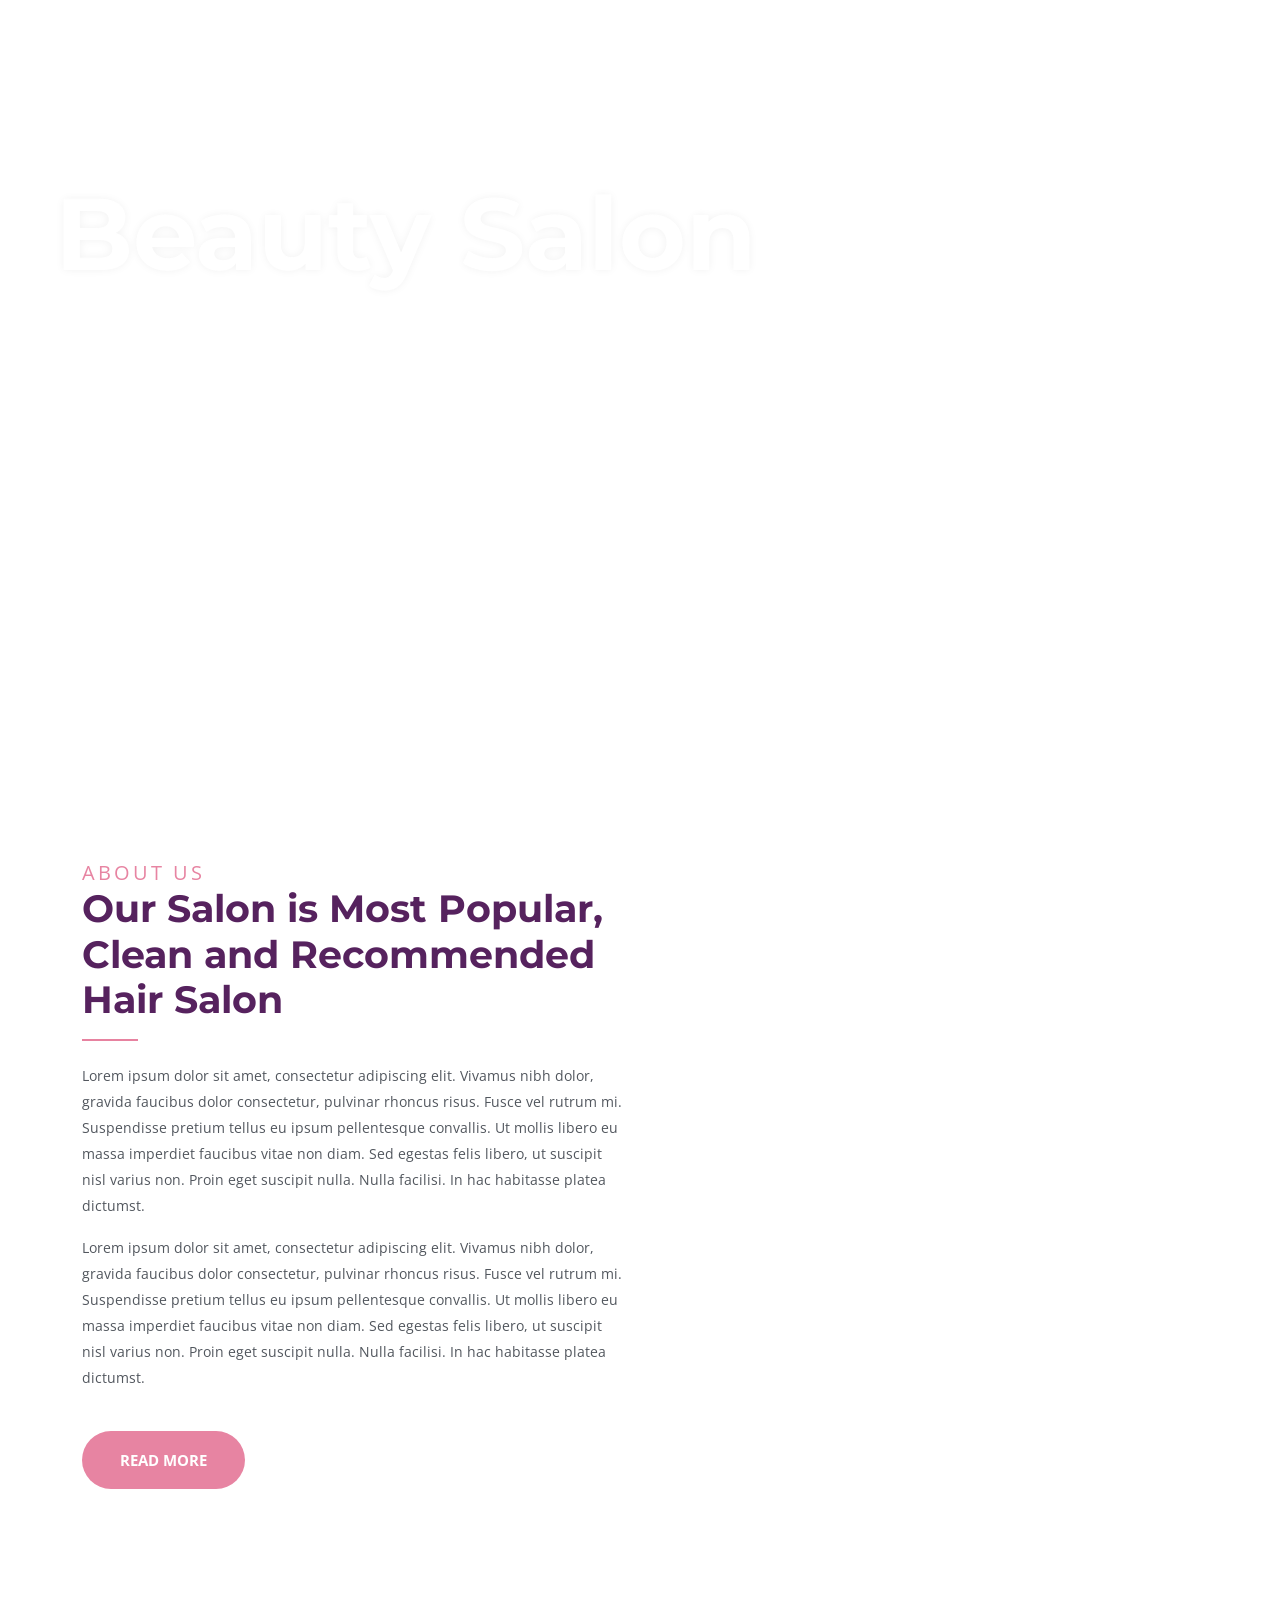
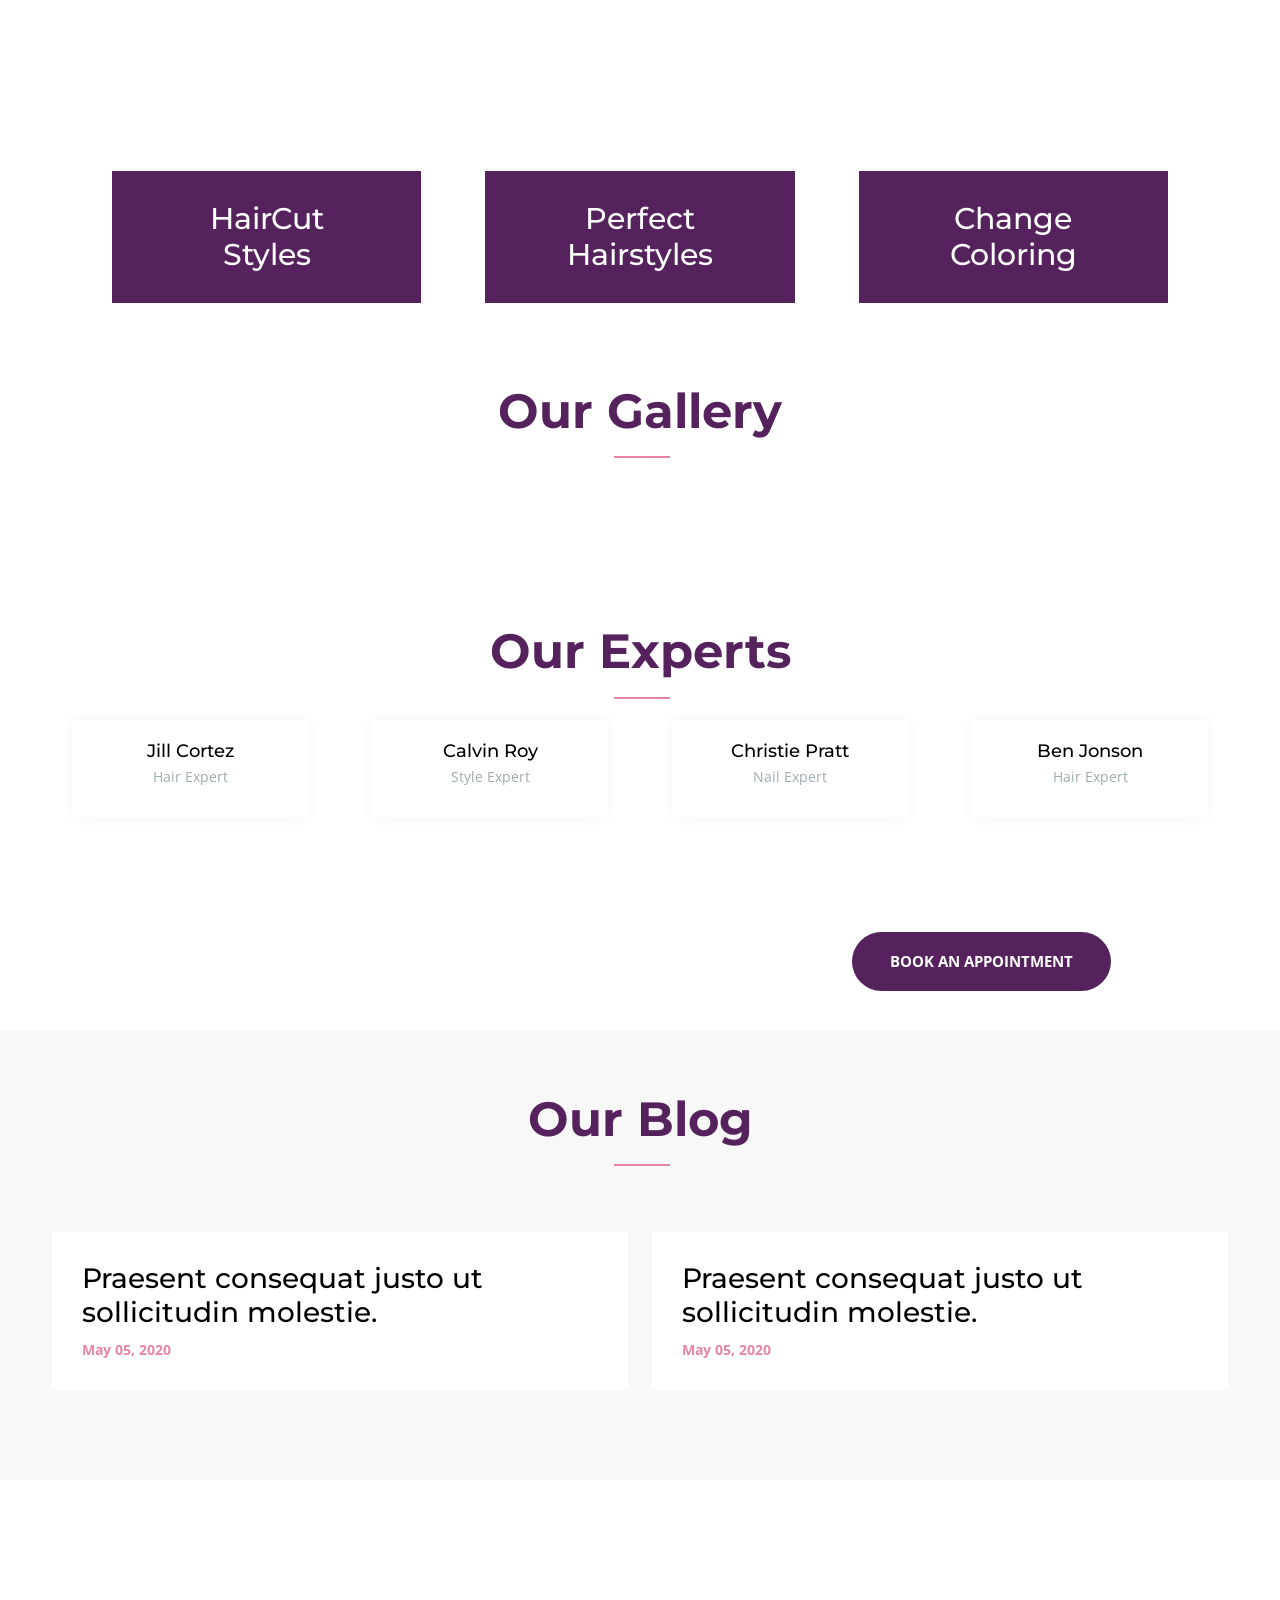
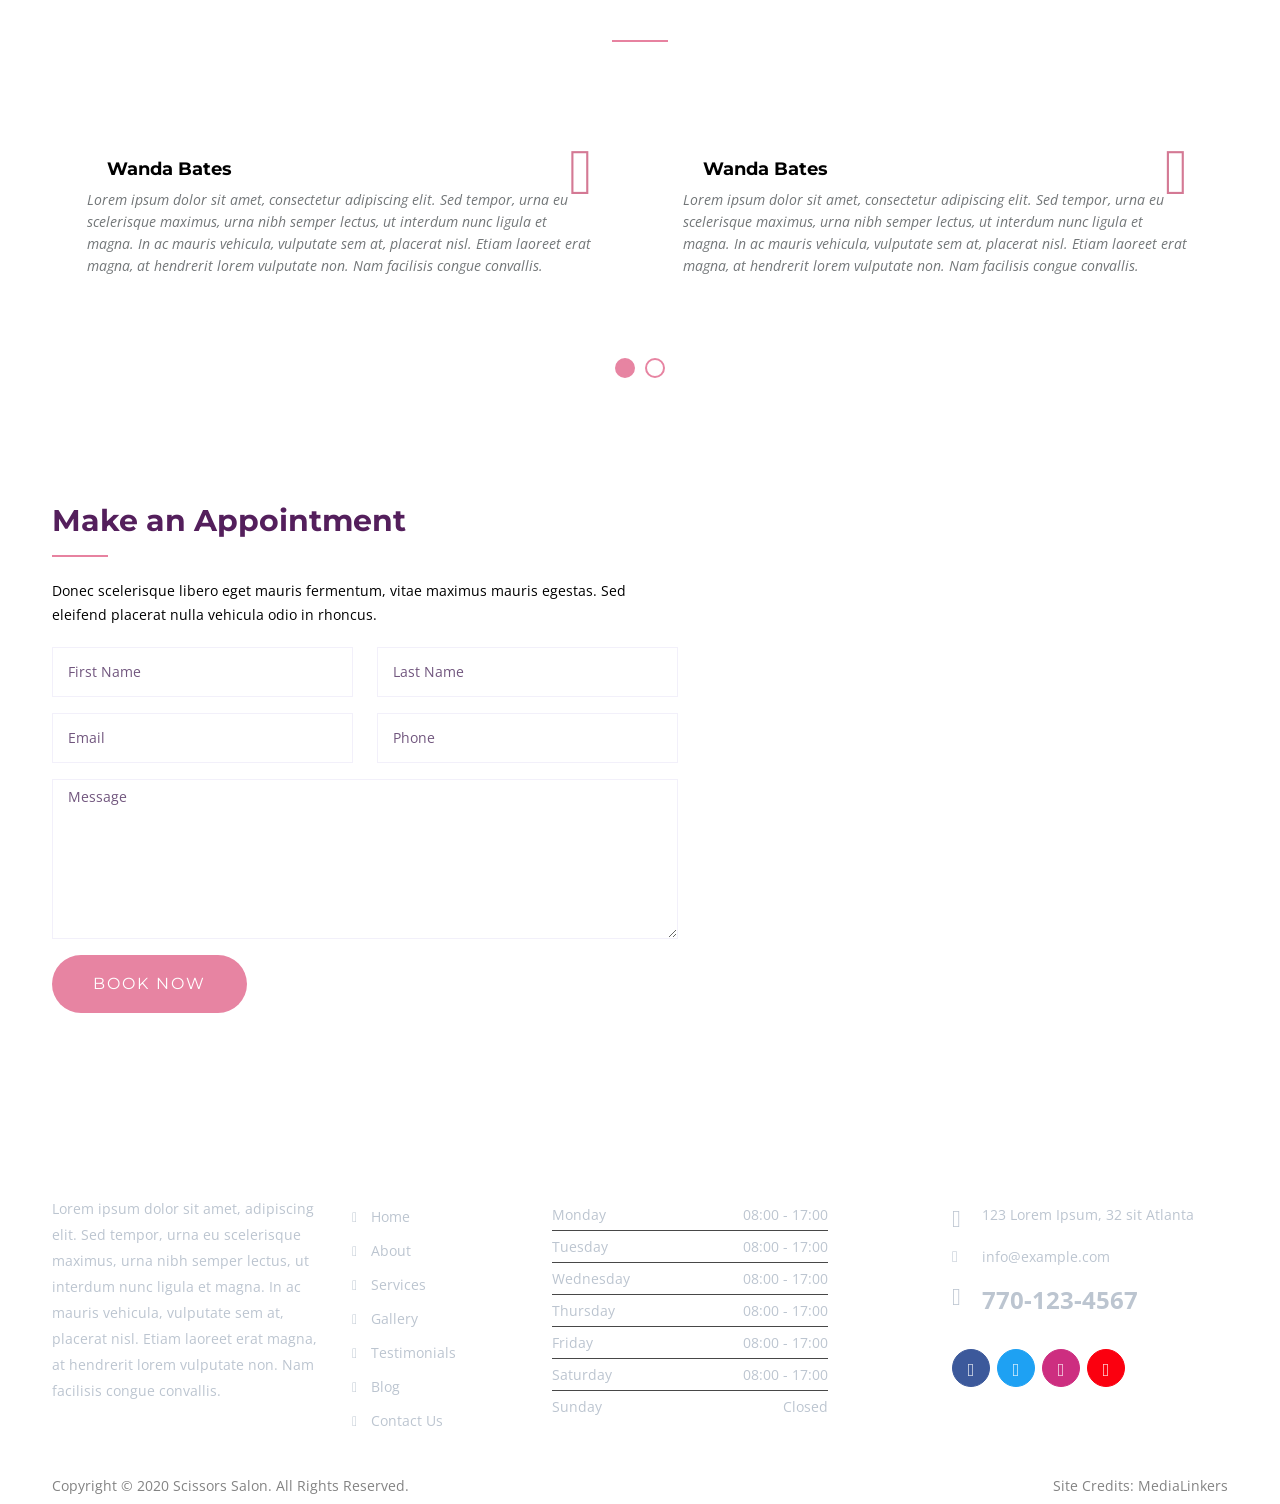
==== index.html @ 6d4c30ad "Add files via upload" ====
<!doctype html>
<html lang="en">
<head>
    <!-- Required meta tags -->
    <meta charset="utf-8">
    <meta name="viewport" content="width=device-width, initial-scale=1, shrink-to-fit=no">

    <!-- Favicon -->
    <link rel="shortcut icon" href="favicon.ico">

    <!-- Bootstrap CSS -->
    <link href="css/bootstrap.min.css" rel="stylesheet">
    <link href="css/all.css" rel="stylesheet">
    <link href="css/owl.carousel.css" rel="stylesheet">

    <!-- <link rel="stylesheet" href="css/switcher.css"> -->
    <link rel="stylesheet" href="rs-plugin/css/settings.css">
    <!-- Jquery Fancybox CSS -->
    <link rel="stylesheet" type="text/css" href="css/jquery.fancybox.min.css" media="screen" />
    <link href="css/style.css" rel="stylesheet" id="colors">
    <title>Scissors Salon | HTML Template by Medialinkers</title>
</head>
<body>
    <!--Header Start-->
    <div class="custom-navbar wow fadeInDown" data-wow-duration="2s" role="navigation" id="header">
        <div class="header-wrap">
            <div class="container">
                <div class="row">
                    <div class="col-lg-4 col-md-12 navbar-light">
                        <div class="atlanta_logo"><img alt="" class="logo-default" src="images/salon_logo.png"></div>
                        <button class="navbar-toggler" type="button" data-bs-toggle="collapse" data-bs-target="#navbarSupportedContent" aria-controls="navbarSupportedContent" aria-expanded="false" aria-label="Toggle navigation">
                            <span class="navbar-toggler-icon"></span>
                        </button>
                    </div>
                    <div class="col-lg-8 col-md-12">
                        <div class="navigation-wrap" id="filters">
                            <nav class="navbar navbar-expand-lg navbar-light"> <a class="navbar-brand" href="#">Menu</a>
                                <div class="collapse navbar-collapse" id="navbarSupportedContent">
                                    <button class="close-toggler" type="button" data-toggle="offcanvas"> <span><i class="fas fa-times-circle" aria-hidden="true"></i></span> </button>
                                    <ul class="navbar-nav mr-auto">
                                        <li class="nav-item"> <a class="nav-link" href="index.html">Home <span class="sr-only">(current)</span></a> </li>
                                        <li class="nav-item"><a class="nav-link" href="about.html">About</a></li>
                                        <li class="nav-item"><a class="nav-link" href="services.html">Services</a> <i class="fas fa-caret-down"></i>
                                            <ul class="submenu">
                                                <li><a href="services.html">Services</a></li>
                                                <li><a href="services_details.html">Service Details</a></li>
                                            </ul>
                                        </li>
                                        <li class="nav-item"><a class="nav-link" href="gallery.html">Gallery</a> <i class="fas fa-caret-down"></i>
                                            <ul class="submenu">
                                                <li><a href="gallery.html">Gallery Style 01</a></li>
                                                <li><a href="gallery_02.html">Gallery Style 02</a></li>
                                                <li><a href="gallery_03.html">Gallery Style 03</a></li>
                                            </ul>
                                        </li>
                                        <li class="nav-item"><a class="nav-link" href="blog.html">Blog</a> <i class="fas fa-caret-down"></i>
                                            <ul class="submenu">
                                                <li><a href="blog.html">Blog</a></li>
                                                <li><a href="blog_grid.html">Blog Grid</a></li>
                                                <li><a href="blog_list.html">Blog List</a></li>
                                                <li><a href="blog_details.html">Blog Details</a></li>
                                            </ul>
                                        </li>
                                        <li class="nav-item"><a class="nav-link" href="testimonials.html">Testimonials</a></li>
                                        <li class="nav-item"><a class="nav-link" href="contact.html">Contact</a></li>
                                    </ul>
                                </div>
                            </nav>
                        </div>
                    </div>
                </div>
            </div>
        </div>
    </div>
    <!--Header End-->

    <!-- Revolution slider start -->
    <div class="tp-banner-container">
        <div class="tp-banner">
            <ul>
                <li data-slotamount="7" data-transition="3dcurtain-horizontal" data-masterspeed="1000" data-saveperformance="on"> <img alt="" src="images/dummy.png" data-lazyload="images/slider.jpg">
                    <div class="caption lfb large-title tp-resizeme slidertext1" data-x="left" data-y="240" data-speed="600" data-start="1600"> Welcome To </div>
                    <div class="caption lft large-title tp-resizeme slidertext2" data-x="left" data-y="270" data-speed="600" data-start="2200"><span> Beauty Salon </span></div>
                    <div class="caption lfb large-title tp-resizeme slidertext3" data-x="left" data-y="400" data-speed="600" data-start="2800"> Lorem ipsum dolor sit amet, consectetur adipiscing elit, sed do eiusmod <br />
                        tempor incididunt ut labore et dolore magna aliqua.</div>
                    <div class="caption lfb large-title tp-resizeme slidertext4" data-x="left" data-y="470" data-speed="600" data-start="3400"> <a href="#">Contact Us</a> </div>
                </li>
                <li data-slotamount="7" data-transition="slotzoom-horizontal" data-masterspeed="1000" data-saveperformance="on"> <img alt="" src="images/dummy.png" data-lazyload="images/slider2.jpg">
                    <div class="caption lfb large-title tp-resizeme slidertext1" data-x="left" data-y="240" data-speed="600" data-start="1600"> Welcome To </div>
                    <div class="caption lft large-title tp-resizeme slidertext2" data-x="left" data-y="270" data-speed="600" data-start="2200"><span> Beauty Salon </span></div>
                    <div class="caption lfb large-title tp-resizeme slidertext3" data-x="left" data-y="400" data-speed="600" data-start="2800"> Lorem ipsum dolor sit amet, consectetur adipiscing elit, sed do eiusmod <br />
                        tempor incididunt ut labore et dolore magna aliqua.</div>
                    <div class="caption lfb large-title tp-resizeme slidertext4" data-x="left" data-y="470" data-speed="600" data-start="3400"> <a href="#">Contact Us</a> </div>
                </li>
            </ul>
        </div>
    </div>
    <!-- Revolution slider end -->

    <!-- About Start -->
    <div class="about-wrap" id="about">
        <div class="container">
            <div class="row">
                <div class="col-lg-6">
                    <div class="about_box">
                        <div class="title">
                            <p>About Us</p>
                            <h1>Our Salon is Most Popular, <span>Clean and Recommended</span> Hair Salon</h1>
                        </div>
                        <p>Lorem ipsum dolor sit amet, consectetur adipiscing elit. Vivamus nibh dolor, gravida faucibus dolor consectetur, pulvinar rhoncus risus. Fusce vel rutrum mi. Suspendisse pretium tellus eu ipsum pellentesque convallis. Ut mollis libero eu massa imperdiet faucibus vitae non diam. Sed egestas felis libero, ut suscipit nisl varius non. Proin eget suscipit nulla. Nulla facilisi. In hac habitasse platea dictumst. </p>
                        <p>Lorem ipsum dolor sit amet, consectetur adipiscing elit. Vivamus nibh dolor, gravida faucibus dolor consectetur, pulvinar rhoncus risus. Fusce vel rutrum mi. Suspendisse pretium tellus eu ipsum pellentesque convallis. Ut mollis libero eu massa imperdiet faucibus vitae non diam. Sed egestas felis libero, ut suscipit nisl varius non. Proin eget suscipit nulla. Nulla facilisi. In hac habitasse platea dictumst. </p>
                        <div class="readmore"><a href="#">Read More</a></div>
                    </div>
                </div>
                <div class="col-lg-6">
                    <div class="aboutImg"><img alt="" src="images/aboutImg.png"></div>
                </div>
            </div>
        </div>
    </div>
    <!-- About End -->

    <!-- Service Start -->
    <div class="service-wrap">
        <div class="container">
            <div class="title">
                <h1>Our Services</h1>
            </div>
            <div class="service_box">
                <div class="row">
                    <div class="col-lg-4 col-md-4">
                        <div class="serviceImg"><img alt="" src="images/serviceimg01.png"></div>
                        <h3><a href="services_details.html">HairCut <span>Styles</span></a></h3>
                    </div>
                    <div class="col-lg-4 col-md-4">
                        <div class="serviceImg"><img alt="" src="images/serviceimg02.png"></div>
                        <h3><a href="services_details.html">Perfect <span>Hairstyles</span></a></h3>
                    </div>
                    <div class="col-lg-4 col-md-4">
                        <div class="serviceImg"><img alt="" src="images/serviceimg03.jpg"></div>
                        <h3><a href="services_details.html">Change <span>Coloring</span></a></h3>
                    </div>
                </div>
            </div>
        </div>
    </div>
    <!-- Service End -->

    <!-- Gallery Start -->
    <div class="gallery-wrap">
        <div class="container-fluid">
            <div class="title title_center">
                <h1>Our Gallery</h1>
            </div>
            <div class="row">
                <div class="col-lg-3 col-md-6">
                    <div class="galleryImg"><img src="images/gallery01.jpg" alt="">
                        <div class="portfolio-overley">
                            <div class="content"> <a href="images/gallery01.jpg" class="fancybox image-link" data-fancybox="images" title="Image Caption Here"><i class="fa fa-plus" aria-hidden="true"></i></a> </div>
                        </div>
                    </div>
                </div>
                <div class="col-lg-3 col-md-6">
                    <div class="galleryImg"><img src="images/gallery02.jpg" alt="">
                        <div class="portfolio-overley">
                            <div class="content"> <a href="images/gallery02.jpg" class="fancybox image-link" data-fancybox="images" title="Image Caption Here"><i class="fa fa-plus" aria-hidden="true"></i></a> </div>
                        </div>
                    </div>
                </div>
                <div class="col-lg-3 col-md-6">
                    <div class="galleryImg"><img src="images/gallery03.jpg" alt="">
                        <div class="portfolio-overley">
                            <div class="content"> <a href="images/gallery03.jpg" class="fancybox image-link" data-fancybox="images" title="Image Caption Here"><i class="fa fa-plus" aria-hidden="true"></i></a> </div>
                        </div>
                    </div>
                </div>
                <div class="col-lg-3 col-md-6">
                    <div class="galleryImg"><img src="images/gallery04.jpg" alt="">
                        <div class="portfolio-overley">
                            <div class="content"> <a href="images/gallery04.jpg" class="fancybox image-link" data-fancybox="images" title="Image Caption Here"><i class="fa fa-plus" aria-hidden="true"></i></a> </div>
                        </div>
                    </div>
                </div>
                <div class="col-lg-3 col-md-6">
                    <div class="galleryImg"><img src="images/gallery05.jpg" alt="">
                        <div class="portfolio-overley">
                            <div class="content"> <a href="images/gallery05.jpg" class="fancybox image-link" data-fancybox="images" title="Image Caption Here"><i class="fa fa-plus" aria-hidden="true"></i></a> </div>
                        </div>
                    </div>
                </div>
                <div class="col-lg-3 col-md-6">
                    <div class="galleryImg"><img src="images/gallery06.jpg" alt="">
                        <div class="portfolio-overley">
                            <div class="content"> <a href="images/gallery06.jpg" class="fancybox image-link" data-fancybox="images" title="Image Caption Here"><i class="fa fa-plus" aria-hidden="true"></i></a> </div>
                        </div>
                    </div>
                </div>
                <div class="col-lg-3 col-md-6">
                    <div class="galleryImg"><img src="images/gallery07.jpg" alt="">
                        <div class="portfolio-overley">
                            <div class="content"> <a href="images/gallery07.jpg" class="fancybox image-link" data-fancybox="images" title="Image Caption Here"><i class="fa fa-plus" aria-hidden="true"></i></a> </div>
                        </div>
                    </div>
                </div>
                <div class="col-lg-3 col-md-6">
                    <div class="galleryImg"><img src="images/gallery08.jpg" alt="">
                        <div class="portfolio-overley">
                            <div class="content"> <a href="images/gallery08.jpg" class="fancybox image-link" data-fancybox="images" title="Image Caption Here"><i class="fa fa-plus" aria-hidden="true"></i></a> </div>
                        </div>
                    </div>
                </div>
            </div>
        </div>
    </div>
    <!-- Gallery End -->

    <!-- Expert Start -->
    <div class="expert-wrap">
        <div class="container">
            <div class="title title_center">
                <h1>Our Experts</h1>
            </div>
            <div class="row">
                <div class="col-lg-3 col-md-6">
                    <div class="experts">
                        <div class="teamImg"><img src="images/team01.jpg" alt="">
                            <ul class="social-icons list-inline">
                                <!-- social-icons -->
                                <li class="social-facebook"> <a href="#"><i class="fab fa-facebook-f" aria-hidden="true"></i></a> </li>
                                <li class="social-twitter"> <a href="#"><i class="fab fa-twitter" aria-hidden="true"></i></a> </li>
                                <li class="social-linkedin"> <a href="#"><i class="fab fa-linkedin-in" aria-hidden="true"></i></a> </li>
                                <li class="social-googleplus"> <a href="#"><i class="fab fa-instagram" aria-hidden="true"></i></a> </li>
                            </ul>
                        </div>
                        <div class="team_content">
                            <h5><a href="#">Jill Cortez</a></h5>
                            <p class="category">Hair Expert</p>
                            <!-- category -->
                        </div>
                    </div>
                </div>
                <div class="col-lg-3 col-md-6">
                    <div class="experts">
                        <div class="teamImg"><img src="images/team02.jpg" alt="">
                            <ul class="social-icons list-inline">
                                <!-- social-icons -->
                                <li class="social-facebook"> <a href="#"><i class="fab fa-facebook-f" aria-hidden="true"></i></a> </li>
                                <li class="social-twitter"> <a href="#"><i class="fab fa-twitter" aria-hidden="true"></i></a> </li>
                                <li class="social-linkedin"> <a href="#"><i class="fab fa-linkedin-in" aria-hidden="true"></i></a> </li>
                                <li class="social-googleplus"> <a href="#"><i class="fab fa-instagram" aria-hidden="true"></i></a> </li>
                            </ul>
                        </div>
                        <div class="team_content">
                            <h5><a href="#">Calvin Roy</a></h5>
                            <p class="category">Style Expert</p>
                            <!-- category -->
                        </div>
                    </div>
                </div>
                <div class="col-lg-3 col-md-6">
                    <div class="experts">
                        <div class="teamImg"><img src="images/team03.jpg" alt="">
                            <ul class="social-icons list-inline">
                                <!-- social-icons -->
                                <li class="social-facebook"> <a href="#"><i class="fab fa-facebook-f" aria-hidden="true"></i></a> </li>
                                <li class="social-twitter"> <a href="#"><i class="fab fa-twitter" aria-hidden="true"></i></a> </li>
                                <li class="social-linkedin"> <a href="#"><i class="fab fa-linkedin-in" aria-hidden="true"></i></a> </li>
                                <li class="social-googleplus"> <a href="#"><i class="fab fa-instagram" aria-hidden="true"></i></a> </li>
                            </ul>
                        </div>
                        <div class="team_content">
                            <h5><a href="#">Christie Pratt</a></h5>
                            <p class="category">Nail Expert</p>
                            <!-- category -->
                        </div>
                    </div>
                </div>
                <div class="col-lg-3 col-md-6">
                    <div class="experts">
                        <div class="teamImg"><img src="images/team04.jpg" alt="">
                            <ul class="social-icons list-inline">
                                <!-- social-icons -->
                                <li class="social-facebook"> <a href="#"><i class="fab fa-facebook-f" aria-hidden="true"></i></a> </li>
                                <li class="social-twitter"> <a href="#"><i class="fab fa-twitter" aria-hidden="true"></i></a> </li>
                                <li class="social-linkedin"> <a href="#"><i class="fab fa-linkedin-in" aria-hidden="true"></i></a> </li>
                                <li class="social-googleplus"> <a href="#"><i class="fab fa-instagram" aria-hidden="true"></i></a> </li>
                            </ul>
                        </div>
                        <div class="team_content">
                            <h5><a href="#">Ben Jonson</a></h5>
                            <p class="category">Hair Expert</p>
                            <!-- category -->
                        </div>
                    </div>
                </div>
            </div>
        </div>
    </div>
    <!-- Expert End -->

    <!-- Appointment Start -->
    <div class="appointment-wrap">
        <div class="container">
            <div class="row">
                <div class="col-lg-8">
                    <h3>Donec egestas auctor arcu tincidunt.</h3>
                </div>
                <div class="col-lg-4">
                    <div class="readmore"><a href="contact.html">Book An Appointment</a></div>
                </div>
            </div>
        </div>
    </div>
    <!-- Appointment Start -->

    <!-- Blog Start -->
    <div class="blog-wrap">
        <div class="container">
            <div class="title title_center">
                <h1>Our Blog</h1>
            </div>
            <div class="row">
                <div class="col-lg-6">
                    <div class="blogImg"><img alt="" src="images/blog01.png"></div>
                    <div class="blog_sec">
                        <h3><a href="blog_details.html">Praesent consequat justo ut sollicitudin molestie.</a></h3>
                        <div class="blog_date">May 05, 2020</div>
                    </div>
                </div>
                <div class="col-lg-6">
                    <div class="blogImg"><img alt="" src="images/blog02.png"></div>
                    <div class="blog_sec">
                        <h3><a href="blog_details.html">Praesent consequat justo ut sollicitudin molestie.</a></h3>
                        <div class="blog_date">May 05, 2020</div>
                    </div>
                </div>
            </div>
        </div>
    </div>
    <!-- Blog Start -->

    <!-- Testimonials Start -->
    <div class="testimonials-wrap">
        <div class="container">
            <div class="title">
                <p>Testimoinials</p>
                <h1> What Our Clients Say </h1>
            </div>
            <ul class="owl-carousel testimonials_list unorderList">
                <li class="item">
                    <div class="testimonials_sec">
                        <div class="quote_icon"><i class="fas fa-quote-left"></i></div>
                        <div class="client_box">
                            <div class="clientImg"><img alt="" src="images/client1.jpg"></div>
                            <h3>Wanda Bates</h3>
                        </div>
                        <p>Lorem ipsum dolor sit amet, consectetur adipiscing elit. Sed tempor, urna eu scelerisque maximus, urna nibh semper lectus, ut interdum nunc ligula et magna. In ac mauris vehicula, vulputate sem at, placerat nisl. Etiam laoreet erat magna, at hendrerit lorem vulputate non. Nam facilisis congue convallis.</p>
                    </div>
                </li>
                <li class="item">
                    <div class="testimonials_sec">
                        <div class="quote_icon"><i class="fas fa-quote-left"></i></div>
                        <div class="client_box">
                            <div class="clientImg"><img alt="" src="images/client2.jpg"></div>
                            <h3>Wanda Bates</h3>
                        </div>
                        <p>Lorem ipsum dolor sit amet, consectetur adipiscing elit. Sed tempor, urna eu scelerisque maximus, urna nibh semper lectus, ut interdum nunc ligula et magna. In ac mauris vehicula, vulputate sem at, placerat nisl. Etiam laoreet erat magna, at hendrerit lorem vulputate non. Nam facilisis congue convallis.</p>
                    </div>
                </li>
                <li class="item">
                    <div class="testimonials_sec">
                        <div class="quote_icon"><i class="fas fa-quote-left"></i></div>
                        <div class="client_box">
                            <div class="clientImg"><img alt="" src="images/client1.jpg"></div>
                            <h3>Wanda Bates</h3>
                        </div>
                        <p>Lorem ipsum dolor sit amet, consectetur adipiscing elit. Sed tempor, urna eu scelerisque maximus, urna nibh semper lectus, ut interdum nunc ligula et magna. In ac mauris vehicula, vulputate sem at, placerat nisl. Etiam laoreet erat magna, at hendrerit lorem vulputate non. Nam facilisis congue convallis.</p>
                    </div>
                </li>
                <li class="item">
                    <div class="testimonials_sec">
                        <div class="quote_icon"><i class="fas fa-quote-left"></i></div>
                        <div class="client_box">
                            <div class="clientImg"><img alt="" src="images/client2.jpg"></div>
                            <h3>Wanda Bates</h3>
                        </div>
                        <p>Lorem ipsum dolor sit amet, consectetur adipiscing elit. Sed tempor, urna eu scelerisque maximus, urna nibh semper lectus, ut interdum nunc ligula et magna. In ac mauris vehicula, vulputate sem at, placerat nisl. Etiam laoreet erat magna, at hendrerit lorem vulputate non. Nam facilisis congue convallis.</p>
                    </div>
                </li>
            </ul>
        </div>
    </div>
    <!-- Testimonials End -->

    <!-- Contact Start -->
    <div class="contact-wrap" id="contact">
        <div class="container">
            <div class="row">
                <div class="col-lg-7">
                    <div class="contact_form">
                        <div class="title">
                            <h1>Make an Appointment</h1>
                        </div>
                        <p>Donec scelerisque libero eget mauris fermentum, vitae maximus mauris egestas. Sed eleifend placerat nulla vehicula odio in rhoncus.</p>
                        <form class="form" action="https://www.medialinkers.net/demo/envato/saloon/publish/mail/mail.php">
                            <div class="row">
                                <div class="col-lg-6">
                                    <div class="mb-3">
                                        <input name="name" type="text" class="form-control" placeholder="First Name">
                                    </div>
                                </div>
                                <div class="col-lg-6">
                                    <div class="mb-3">
                                        <input name="name" type="text" class="form-control" placeholder="Last Name">
                                    </div>
                                </div>
                                <div class="col-lg-6">
                                    <div class="mb-3">
                                        <input name="email" type="text" class="form-control" placeholder="Email">
                                    </div>
                                </div>
                                <div class="col-lg-6">
                                    <div class="mb-3">
                                        <input name="phone" type="text" class="form-control" placeholder="Phone">
                                    </div>
                                </div>
                                <div class="col-lg-12">
                                    <div class="mb-3">
                                        <textarea name="message" class="form-control" placeholder="Message"></textarea>
                                    </div>
                                </div>
                                <div class="col-lg-12">
                                    <div class="form-group">
                                        <div class="button">
                                            <button type="submit" class="btn primary">Book Now</button>
                                        </div>
                                    </div>
                                </div>
                            </div>
                        </form>
                    </div>
                </div>
                <div class="col-lg-5">
                    <div class="contact_info">
                        <div class="title">
                            <h1>Contact <span>Information</span></h1>
                        </div>
                        <ul class="contact-list unorderList">
                            <li>
                                <div class="contact_box">
                                    <div class="icon"> <img alt="" src="images/adress.png"> </div>
                                    <p>Main Office <span>123 Lorem Ipsum, 32 sit Atlanta</span></p>
                                </div>
                            </li>
                            <li>
                                <div class="contact_box">
                                    <div class="icon"> <img alt="" src="images/email.png"> </div>
                                    <p>E-mail<span> <a href="mailto:info@example.com">info@example.com</a></span></p>
                                </div>
                            </li>
                            <li>
                                <div class="contact_box">
                                    <div class="icon"> <img alt="" src="images/phone.png"> </div>
                                    <p>Phone<span> <a href="tel:7701234567">(770) 123 4567</a></span></p>
                                </div>
                            </li>
                        </ul>
                    </div>
                </div>
            </div>
        </div>
    </div>

    <!-- Contact End -->

    <!-- Footer Start -->
    <div class="footer-wrap">
        <div class="container">
            <div class="row">
                <div class="col-lg-3">
                    <div class="footer_logo"><img alt="" class="footer-default" src="images/salon_logo.png"></div>
                    <p>Lorem ipsum dolor sit amet, adipiscing elit. Sed tempor, urna eu scelerisque maximus, urna nibh semper lectus, ut interdum nunc ligula et magna. In ac mauris vehicula, vulputate sem at, placerat nisl. Etiam laoreet erat magna, at hendrerit lorem vulputate non. Nam facilisis congue convallis.</p>
                </div>
                <div class="col-lg-2 col-md-3">
                    <h3>Quick links</h3>
                    <ul class="footer-links">
                        <li> <a href="index.html">Home</a></li>
                        <li> <a href="about.html">About</a></li>
                        <li> <a href="services.html">Services</a></li>
                        <li> <a href="gallery.html">Gallery</a></li>
                        <li> <a href="testimonials.html">Testimonials</a></li>
                        <li> <a href="blog.html">Blog</a></li>
                        <li> <a href="contact.html">Contact Us</a></li>
                    </ul>
                </div>
                <div class="col-lg-3 col-md-4">
                    <h3>Opening Hours</h3>
                    <ul class="unorderList hourswrp">
                        <li>Monday <span>08:00 - 17:00</span></li>
                        <li>Tuesday <span>08:00 - 17:00</span></li>
                        <li>Wednesday <span>08:00 - 17:00</span></li>
                        <li>Thursday <span>08:00 - 17:00</span></li>
                        <li>Friday <span>08:00 - 17:00</span></li>
                        <li>Saturday <span>08:00 - 17:00</span></li>
                        <li>Sunday <span>Closed</span></li>
                    </ul>
                </div>
                <div class="col-lg-3 col-md-4 offset-1">
                    <div class="footer_info">
                        <h3>Get in Touch</h3>
                        <ul class="footer-adress">
                            <li class="footer_address"> <i class="fas fa-map-signs"></i> <span>123 Lorem Ipsum, 32 sit Atlanta</span> </li>
                            <li class="footer_email"> <i class="fas fa-envelope" aria-hidden="true"></i> <span><a href="mailto:info@example.com"> info@example.com </a></span> </li>
                            <li class="footer_phone"> <i class="fas fa-phone-alt"></i> <span><a href="tel:7704282433"> 770-123-4567</a></span> </li>
                        </ul>
                        <div class="social-icons footer_icon">
                            <ul>
                                <li><a href="#"><i class="fab fa-facebook-f" aria-hidden="true"></i></a></li>
                                <li><a href="#"><i class="fab fa-twitter" aria-hidden="true"></i></a></li>
                                <li><a href="#"><i class="fab fa-instagram" aria-hidden="true"></i></a></li>
                                <li><a href="#"><i class="fab fa-youtube" aria-hidden="true"></i></a></li>
                            </ul>
                        </div>
                    </div>
                </div>
            </div>
        </div>
    </div>
    <!-- Footer End -->

    <div class="copyright-wrap">
        <div class="container">
            <div class="row">
                <div class="col-lg-6">
                    <div class="copyright">Copyright © 2020 Scissors Salon. All Rights Reserved.</div>
                </div>
                <div class="col-lg-6">
                    <div class="credits">Site Credits: <a href="https://www.medialinkers.com/" target="_blank" rel="nofollow">MediaLinkers</a></div>
                </div>
            </div>
        </div>
    </div>

    <!-- Js -->
    <script src="js/jquery.min.js"></script>
    <script src="js/bootstrap.bundle.min.js"></script>
    <script type="text/javascript" src="rs-plugin/js/jquery.themepunch.tools.min.js"></script>
    <script type="text/javascript" src="rs-plugin/js/jquery.themepunch.revolution.min.js"></script>
    <!-- Jquery Fancybox -->
    <script src="js/jquery.fancybox.min.js"></script>
    <!-- general script file -->
    <script src="js/owl.carousel.js"></script>
    <script src="js/script.js"></script>
</body>
</html>
---- rs-plugin/css/settings.css ----
/*-----------------------------------------------------------------------------

	-	Revolution Slider 4.1 Captions -

		Screen Stylesheet

version:   	1.4.5
date:      	27/11/13
author:		themepunch
email:     	info@themepunch.com
website:   	http://www.themepunch.com
-----------------------------------------------------------------------------*/



/*************************
	-	CAPTIONS	-
**************************/

.tp-static-layers	{	position:absolute; z-index:505; top:0px;left:0px}

.tp-hide-revslider,.tp-caption.tp-hidden-caption	{	visibility:hidden !important; display:none !important}


.tp-caption { z-index:1; white-space:nowrap}

.tp-caption-demo .tp-caption	{	position:relative !important; display:inline-block; margin-bottom:10px; margin-right:20px !important}


.tp-caption.whitedivider3px {

	color: #000000;
	text-shadow: none;
	background-color: rgb(255, 255, 255);
	background-color: rgba(255, 255, 255, 1);
	text-decoration: none;
	min-width: 408px;
	min-height: 3px;
	background-position: initial initial;
	background-repeat: initial initial;
	border-width: 0px;
	border-color: #000000;
	border-style: none;
}


.tp-caption.finewide_large_white {
color:#ffffff;
text-shadow:none;
font-size:60px;
line-height:60px;
font-weight:300;
font-family:"Open Sans", sans-serif;
background-color:transparent;
text-decoration:none;
text-transform:uppercase;
letter-spacing:8px;
border-width:0px;
border-color:rgb(0, 0, 0);
border-style:none;
}

.tp-caption.whitedivider3px {
color:#000000;
text-shadow:none;
background-color:rgb(255, 255, 255);
background-color:rgba(255, 255, 255, 1);
text-decoration:none;
font-size:0px;
line-height:0;
min-width:468px;
min-height:3px;
border-width:0px;
border-color:rgb(0, 0, 0);
border-style:none;
}

.tp-caption.finewide_medium_white {
color:#ffffff;
text-shadow:none;
font-size:37px;
line-height:37px;
font-weight:300;
font-family:"Open Sans", sans-serif;
background-color:transparent;
text-decoration:none;
text-transform:uppercase;
letter-spacing:5px;
border-width:0px;
border-color:rgb(0, 0, 0);
border-style:none;
}

.tp-caption.boldwide_small_white {
font-size:25px;
line-height:25px;
font-weight:800;
font-family:"Open Sans", sans-serif;
color:rgb(255, 255, 255);
text-decoration:none;
background-color:transparent;
text-shadow:none;
text-transform:uppercase;
letter-spacing:5px;
border-width:0px;
border-color:rgb(0, 0, 0);
border-style:none;
}

.tp-caption.whitedivider3px_vertical {
color:#000000;
text-shadow:none;
background-color:rgb(255, 255, 255);
background-color:rgba(255, 255, 255, 1);
text-decoration:none;
font-size:0px;
line-height:0;
min-width:3px;
min-height:130px;
border-width:0px;
border-color:rgb(0, 0, 0);
border-style:none;
}

.tp-caption.finewide_small_white {
color:#ffffff;
text-shadow:none;
font-size:25px;
line-height:25px;
font-weight:300;
font-family:"Open Sans", sans-serif;
background-color:transparent;
text-decoration:none;
text-transform:uppercase;
letter-spacing:5px;
border-width:0px;
border-color:rgb(0, 0, 0);
border-style:none;
}

.tp-caption.finewide_verysmall_white_mw {
font-size:13px;
line-height:25px;
font-weight:400;
font-family:"Open Sans", sans-serif;
color:#ffffff;
text-decoration:none;
background-color:transparent;
text-shadow:none;
text-transform:uppercase;
letter-spacing:5px;
max-width:470px;
white-space:normal !important;
border-width:0px;
border-color:rgb(0, 0, 0);
border-style:none;
}

.tp-caption.lightgrey_divider {
text-decoration:none;
background-color:rgb(235, 235, 235);
background-color:rgba(235, 235, 235, 1);
width:370px;
height:3px;
background-position:initial initial;
background-repeat:initial initial;
border-width:0px;
border-color:rgb(34, 34, 34);
border-style:none;
}

.tp-caption.finewide_large_white {
color: #FFF;
text-shadow: none;
font-size: 60px;
line-height: 60px;
font-weight: 300;
font-family: "Open Sans", sans-serif;
background-color: rgba(0, 0, 0, 0);
text-decoration: none;
text-transform: uppercase;
letter-spacing: 8px;
border-width: 0px;
border-color: #000;
border-style: none;
}

.tp-caption.finewide_medium_white {
color: #FFF;
text-shadow: none;
font-size: 34px;
line-height: 34px;
font-weight: 300;
font-family: "Open Sans", sans-serif;
background-color: rgba(0, 0, 0, 0);
text-decoration: none;
text-transform: uppercase;
letter-spacing: 5px;
border-width: 0px;
border-color: #000;
border-style: none;
}

.tp-caption.huge_red {
position:absolute;
color:rgb(223,75,107);
font-weight:400;
font-size:150px;
line-height:130px;
font-family: 'Oswald', sans-serif;
margin:0px;
border-width:0px;
border-style:none;
white-space:nowrap;
background-color:rgb(45,49,54);
padding:0px;
}

.tp-caption.middle_yellow {
position:absolute;
color:rgb(251,213,114);
font-weight:600;
font-size:50px;
line-height:50px;
font-family: 'Open Sans', sans-serif;
margin:0px;
border-width:0px;
border-style:none;
white-space:nowrap;
}

.tp-caption.huge_thin_yellow {
	position:absolute;
color:rgb(251,213,114);
font-weight:300;
font-size:90px;
line-height:90px;
font-family: 'Open Sans', sans-serif;
margin:0px;
letter-spacing: 20px;
border-width:0px;
border-style:none;
white-space:nowrap;
}

.tp-caption.big_dark {
position:absolute;
color:#333;
font-weight:700;
font-size:70px;
line-height:70px;
font-family:"Open Sans";
margin:0px;
border-width:0px;
border-style:none;
white-space:nowrap;
}

.tp-caption.medium_dark {
position:absolute;
color:#333;
font-weight:300;
font-size:40px;
line-height:40px;
font-family:"Open Sans";
margin:0px;
letter-spacing: 5px;
border-width:0px;
border-style:none;
white-space:nowrap;
}


.tp-caption.medium_grey {
position:absolute;
color:#fff;
text-shadow:0px 2px 5px rgba(0, 0, 0, 0.5);
font-weight:700;
font-size:20px;
line-height:20px;
font-family:Arial;
padding:2px 4px;
margin:0px;
border-width:0px;
border-style:none;
background-color:#888;
white-space:nowrap;
}

.tp-caption.small_text {
position:absolute;
color:#fff;
text-shadow:0px 2px 5px rgba(0, 0, 0, 0.5);
font-weight:700;
font-size:14px;
line-height:20px;
font-family:Arial;
margin:0px;
border-width:0px;
border-style:none;
white-space:nowrap;
}

.tp-caption.medium_text {
position:absolute;
color:#fff;
text-shadow:0px 2px 5px rgba(0, 0, 0, 0.5);
font-weight:700;
font-size:20px;
line-height:20px;
font-family:Arial;
margin:0px;
border-width:0px;
border-style:none;
white-space:nowrap;
}


.tp-caption.large_bold_white_25 {
font-size:55px;
line-height:65px;
font-weight:700;
font-family:"Open Sans";
color:#fff;
text-decoration:none;
background-color:transparent;
text-align:center;
text-shadow:#000 0px 5px 10px;
border-width:0px;
border-color:rgb(255, 255, 255);
border-style:none;
}

.tp-caption.medium_text_shadow {
font-size:25px;
line-height:25px;
font-weight:600;
font-family:"Open Sans";
color:#fff;
text-decoration:none;
background-color:transparent;
text-align:center;
text-shadow:#000 0px 5px 10px;
border-width:0px;
border-color:rgb(255, 255, 255);
border-style:none;
}

.tp-caption.large_text {
position:absolute;
color:#fff;
text-shadow:0px 2px 5px rgba(0, 0, 0, 0.5);
font-weight:700;
font-size:40px;
line-height:40px;
font-family:Arial;
margin:0px;
border-width:0px;
border-style:none;
white-space:nowrap;
}

.tp-caption.medium_bold_grey {
font-size:30px;
line-height:30px;
font-weight:800;
font-family:"Open Sans";
color:rgb(102, 102, 102);
text-decoration:none;
background-color:transparent;
text-shadow:none;
margin:0px;
padding:1px 4px 0px;
border-width:0px;
border-color:rgb(255, 214, 88);
border-style:none;
}
.tp-bannertimer{display:none;}
.tp-caption.very_large_text {
position:absolute;
color:#fff;
text-shadow:0px 2px 5px rgba(0, 0, 0, 0.5);
font-weight:700;
font-size:60px;
line-height:60px;
font-family:Arial;
margin:0px;
border-width:0px;
border-style:none;
white-space:nowrap;
letter-spacing:-2px;
}

.tp-caption.very_big_white {
position:absolute;
color:#fff;
text-shadow:none;
font-weight:800;
font-size:60px;
line-height:60px;
font-family:Arial;
margin:0px;
border-width:0px;
border-style:none;
white-space:nowrap;
padding:0px 4px;
padding-top:1px;
background-color:#000;
}

.tp-caption.very_big_black {
position:absolute;
color:#000;
text-shadow:none;
font-weight:700;
font-size:60px;
line-height:60px;
font-family:Arial;
margin:0px;
border-width:0px;
border-style:none;
white-space:nowrap;
padding:0px 4px;
padding-top:1px;
background-color:#fff;
}

.tp-caption.modern_medium_fat {
position:absolute;
color:#000;
text-shadow:none;
font-weight:800;
font-size:24px;
line-height:20px;
font-family:"Open Sans", sans-serif;
margin:0px;
border-width:0px;
border-style:none;
white-space:nowrap;
}

.tp-caption.modern_medium_fat_white {
position:absolute;
color:#fff;
text-shadow:none;
font-weight:800;
font-size:24px;
line-height:20px;
font-family:"Open Sans", sans-serif;
margin:0px;
border-width:0px;
border-style:none;
white-space:nowrap;
}

.tp-caption.modern_medium_light {
position:absolute;
color:#000;
text-shadow:none;
font-weight:300;
font-size:24px;
line-height:20px;
font-family:"Open Sans", sans-serif;
margin:0px;
border-width:0px;
border-style:none;
white-space:nowrap;
}

.tp-caption.modern_big_bluebg {
position:absolute;
color:#fff;
text-shadow:none;
font-weight:800;
font-size:30px;
line-height:36px;
font-family:"Open Sans", sans-serif;
padding:3px 10px;
margin:0px;
border-width:0px;
border-style:none;
background-color:#4e5b6c;
letter-spacing:0;
}

.tp-caption.modern_big_redbg {
position:absolute;
color:#fff;
text-shadow:none;
font-weight:300;
font-size:30px;
line-height:36px;
font-family:"Open Sans", sans-serif;
padding:3px 10px;
padding-top:1px;
margin:0px;
border-width:0px;
border-style:none;
background-color:#de543e;
letter-spacing:0;
}

.tp-caption.modern_small_text_dark {
position:absolute;
color:#555;
text-shadow:none;
font-size:14px;
line-height:22px;
font-family:Arial;
margin:0px;
border-width:0px;
border-style:none;
white-space:nowrap;
}

.tp-caption.boxshadow {
-moz-box-shadow:0px 0px 20px rgba(0, 0, 0, 0.5);
-webkit-box-shadow:0px 0px 20px rgba(0, 0, 0, 0.5);
box-shadow:0px 0px 20px rgba(0, 0, 0, 0.5);
}

.tp-caption.black {
color:#000;
text-shadow:none;
}

.tp-caption.noshadow {
text-shadow:none;
}

.tp-caption a {
color:#ff7302;
text-shadow:none;
-webkit-transition:all 0.2s ease-out;
-moz-transition:all 0.2s ease-out;
-o-transition:all 0.2s ease-out;
-ms-transition:all 0.2s ease-out;
}

.tp-caption a:hover {
color:#ffa902;
}

.tp-caption.thinheadline_dark {
position:absolute;
color:rgba(0,0,0,0.85);
text-shadow:none;
font-weight:300;
font-size:30px;
line-height:30px;
font-family:"Open Sans";
background-color:transparent;
}

.tp-caption.thintext_dark {
position:absolute;
color:rgba(0,0,0,0.85);
text-shadow:none;
font-weight:300;
font-size:16px;
line-height:26px;
font-family:"Open Sans";
background-color:transparent;
}

.tp-caption.medium_bg_red a {
	color: #fff;
    text-decoration: none;
}

.tp-caption.medium_bg_red a:hover {
	color: #fff;
    text-decoration: underline;
}

.tp-caption.smoothcircle {
font-size:30px;
line-height:75px;
font-weight:800;
font-family:"Open Sans";
color:rgb(255, 255, 255);
text-decoration:none;
background-color:rgb(0, 0, 0);
background-color:rgba(0, 0, 0, 0.498039);
padding:50px 25px;
text-align:center;
border-radius:500px 500px 500px 500px;
border-width:0px;
border-color:rgb(0, 0, 0);
border-style:none;
}

.tp-caption.largeblackbg {
font-size:50px;
line-height:70px;
font-weight:300;
font-family:"Open Sans";
color:rgb(255, 255, 255);
text-decoration:none;
background-color:rgb(0, 0, 0);
padding:0px 20px 5px;
text-shadow:none;
border-width:0px;
border-color:rgb(255, 255, 255);
border-style:none;
}

.tp-caption.largepinkbg {
position:absolute;
color:#fff;
text-shadow:none;
font-weight:300;
font-size:50px;
line-height:70px;
font-family:"Open Sans";
background-color:#db4360;
padding:0px 20px;
-webkit-border-radius:0px;
-moz-border-radius:0px;
border-radius:0px;
}

.tp-caption.largewhitebg {
position:absolute;
color:#000;
text-shadow:none;
font-weight:300;
font-size:50px;
line-height:70px;
font-family:"Open Sans";
background-color:#fff;
padding:0px 20px;
-webkit-border-radius:0px;
-moz-border-radius:0px;
border-radius:0px;
}

.tp-caption.largegreenbg {
position:absolute;
color:#fff;
text-shadow:none;
font-weight:300;
font-size:50px;
line-height:70px;
font-family:"Open Sans";
background-color:#67ae73;
padding:0px 20px;
-webkit-border-radius:0px;
-moz-border-radius:0px;
border-radius:0px;
}

.tp-caption.excerpt {
font-size:36px;
line-height:36px;
font-weight:700;
font-family:Arial;
color:#ffffff;
text-decoration:none;
background-color:rgba(0, 0, 0, 1);
text-shadow:none;
margin:0px;
letter-spacing:-1.5px;
padding:1px 4px 0px 4px;
width:150px;
white-space:normal !important;
height:auto;
border-width:0px;
border-color:rgb(255, 255, 255);
border-style:none;
}

.tp-caption.large_bold_grey {
font-size:60px;
line-height:60px;
font-weight:800;
font-family:"Open Sans";
color:rgb(102, 102, 102);
text-decoration:none;
background-color:transparent;
text-shadow:none;
margin:0px;
padding:1px 4px 0px;
border-width:0px;
border-color:rgb(255, 214, 88);
border-style:none;
}

.tp-caption.medium_thin_grey {
font-size:34px;
line-height:30px;
font-weight:300;
font-family:"Open Sans";
color:rgb(102, 102, 102);
text-decoration:none;
background-color:transparent;
padding:1px 4px 0px;
text-shadow:none;
margin:0px;
border-width:0px;
border-color:rgb(255, 214, 88);
border-style:none;
}

.tp-caption.small_thin_grey {
font-size:18px;
line-height:26px;
font-weight:300;
font-family:"Open Sans";
color:rgb(117, 117, 117);
text-decoration:none;
background-color:transparent;
padding:1px 4px 0px;
text-shadow:none;
margin:0px;
border-width:0px;
border-color:rgb(255, 214, 88);
border-style:none;
}

.tp-caption.lightgrey_divider {
text-decoration:none;
background-color:rgba(235, 235, 235, 1);
width:370px;
height:3px;
background-position:initial initial;
background-repeat:initial initial;
border-width:0px;
border-color:rgb(34, 34, 34);
border-style:none;
}

.tp-caption.large_bold_darkblue {
font-size:58px;
line-height:60px;
font-weight:800;
font-family:"Open Sans";
color:rgb(52, 73, 94);
text-decoration:none;
background-color:transparent;
border-width:0px;
border-color:rgb(255, 214, 88);
border-style:none;
}

.tp-caption.medium_bg_darkblue {
font-size:20px;
line-height:20px;
font-weight:800;
font-family:"Open Sans";
color:rgb(255, 255, 255);
text-decoration:none;
background-color:rgb(52, 73, 94);
padding:10px;
border-width:0px;
border-color:rgb(255, 214, 88);
border-style:none;
}

.tp-caption.medium_bold_red {
font-size:24px;
line-height:30px;
font-weight:800;
font-family:"Open Sans";
color:rgb(227, 58, 12);
text-decoration:none;
background-color:transparent;
padding:0px;
border-width:0px;
border-color:rgb(255, 214, 88);
border-style:none;
}

.tp-caption.medium_light_red {
font-size:21px;
line-height:26px;
font-weight:300;
font-family:"Open Sans";
color:rgb(227, 58, 12);
text-decoration:none;
background-color:transparent;
padding:0px;
border-width:0px;
border-color:rgb(255, 214, 88);
border-style:none;
}

.tp-caption.medium_bg_red {
font-size:20px;
line-height:20px;
font-weight:800;
font-family:"Open Sans";
color:rgb(255, 255, 255);
text-decoration:none;
background-color:rgb(227, 58, 12);
padding:10px;
border-width:0px;
border-color:rgb(255, 214, 88);
border-style:none;
}

.tp-caption.medium_bold_orange {
font-size:24px;
line-height:30px;
font-weight:800;
font-family:"Open Sans";
color:rgb(243, 156, 18);
text-decoration:none;
background-color:transparent;
border-width:0px;
border-color:rgb(255, 214, 88);
border-style:none;
}

.tp-caption.medium_bg_orange {
font-size:20px;
line-height:20px;
font-weight:800;
font-family:"Open Sans";
color:rgb(255, 255, 255);
text-decoration:none;
background-color:rgb(243, 156, 18);
padding:10px;
border-width:0px;
border-color:rgb(255, 214, 88);
border-style:none;
}

.tp-caption.grassfloor {
text-decoration:none;
background-color:rgba(160, 179, 151, 1);
width:4000px;
height:150px;
border-width:0px;
border-color:rgb(34, 34, 34);
border-style:none;
}

.tp-caption.large_bold_white {
font-size:58px;
line-height:60px;
font-weight:800;
font-family:"Open Sans";
color:rgb(255, 255, 255);
text-decoration:none;
background-color:transparent;
border-width:0px;
border-color:rgb(255, 214, 88);
border-style:none;
}

.tp-caption.medium_light_white {
font-size:30px;
line-height:36px;
font-weight:300;
font-family:"Open Sans";
color:rgb(255, 255, 255);
text-decoration:none;
background-color:transparent;
padding:0px;
border-width:0px;
border-color:rgb(255, 214, 88);
border-style:none;
}

.tp-caption.mediumlarge_light_white {
font-size:34px;
line-height:40px;
font-weight:300;
font-family:"Open Sans";
color:rgb(255, 255, 255);
text-decoration:none;
background-color:transparent;
padding:0px;
border-width:0px;
border-color:rgb(255, 214, 88);
border-style:none;
}

.tp-caption.mediumlarge_light_white_center {
font-size:34px;
line-height:40px;
font-weight:300;
font-family:"Open Sans";
color:#ffffff;
text-decoration:none;
background-color:transparent;
padding:0px 0px 0px 0px;
text-align:center;
border-width:0px;
border-color:rgb(255, 214, 88);
border-style:none;
}

.tp-caption.medium_bg_asbestos {
font-size:20px;
line-height:20px;
font-weight:800;
font-family:"Open Sans";
color:rgb(255, 255, 255);
text-decoration:none;
background-color:rgb(127, 140, 141);
padding:10px;
border-width:0px;
border-color:rgb(255, 214, 88);
border-style:none;
}

.tp-caption.medium_light_black {
font-size:30px;
line-height:36px;
font-weight:300;
font-family:"Open Sans";
color:rgb(0, 0, 0);
text-decoration:none;
background-color:transparent;
padding:0px;
border-width:0px;
border-color:rgb(255, 214, 88);
border-style:none;
}

.tp-caption.large_bold_black {
font-size:58px;
line-height:60px;
font-weight:800;
font-family:"Open Sans";
color:rgb(0, 0, 0);
text-decoration:none;
background-color:transparent;
border-width:0px;
border-color:rgb(255, 214, 88);
border-style:none;
}

.tp-caption.mediumlarge_light_darkblue {
font-size:34px;
line-height:40px;
font-weight:300;
font-family:"Open Sans";
color:rgb(52, 73, 94);
text-decoration:none;
background-color:transparent;
padding:0px;
border-width:0px;
border-color:rgb(255, 214, 88);
border-style:none;
}

.tp-caption.small_light_white {
font-size:17px;
line-height:28px;
font-weight:300;
font-family:"Open Sans";
color:rgb(255, 255, 255);
text-decoration:none;
background-color:transparent;
padding:0px;
border-width:0px;
border-color:rgb(255, 214, 88);
border-style:none;
}

.tp-caption.roundedimage {
border-width:0px;
border-color:rgb(34, 34, 34);
border-style:none;
}

.tp-caption.large_bg_black {
font-size:40px;
line-height:40px;
font-weight:800;
font-family:"Open Sans";
color:rgb(255, 255, 255);
text-decoration:none;
background-color:rgb(0, 0, 0);
padding:10px 20px 15px;
border-width:0px;
border-color:rgb(255, 214, 88);
border-style:none;
}

.tp-caption.mediumwhitebg {
font-size:30px;
line-height:30px;
font-weight:300;
font-family:"Open Sans";
color:rgb(0, 0, 0);
text-decoration:none;
background-color:rgb(255, 255, 255);
padding:5px 15px 10px;
text-shadow:none;
border-width:0px;
border-color:rgb(0, 0, 0);
border-style:none;
}

.tp-caption.medium_bg_orange_new1 {
font-size:20px;
line-height:20px;
font-weight:800;
font-family:"Open Sans";
color:rgb(255, 255, 255);
text-decoration:none;
background-color:rgb(243, 156, 18);
padding:10px;
border-width:0px;
border-color:rgb(255, 214, 88);
border-style:none;
}



.tp-caption.boxshadow{
		-moz-box-shadow: 0px 0px 20px rgba(0, 0, 0, 0.5);
		-webkit-box-shadow: 0px 0px 20px rgba(0, 0, 0, 0.5);
		box-shadow: 0px 0px 20px rgba(0, 0, 0, 0.5);
	}

.tp-caption.black{
		color: #000;
		text-shadow: none;
		font-weight: 300;
		font-size: 19px;
		line-height: 19px;
		font-family: 'Open Sans', sans;
	}

.tp-caption.noshadow {
		text-shadow: none;
	}


.tp_inner_padding	{	box-sizing:border-box;
						-webkit-box-sizing:border-box;
						-moz-box-sizing:border-box;
						max-height:none !important;	}


/*.tp-caption			{	transform:none !important}*/


/*********************************
	-	SPECIAL TP CAPTIONS -
**********************************/
.tp-caption .frontcorner		{
										width: 0;
										height: 0;
										border-left: 40px solid transparent;
										border-right: 0px solid transparent;
										border-top: 40px solid #00A8FF;
										position: absolute;left:-40px;top:0px;
									}

.tp-caption .backcorner		{
										width: 0;
										height: 0;
										border-left: 0px solid transparent;
										border-right: 40px solid transparent;
										border-bottom: 40px solid #00A8FF;
										position: absolute;right:0px;top:0px;
									}

.tp-caption .frontcornertop		{
										width: 0;
										height: 0;
										border-left: 40px solid transparent;
										border-right: 0px solid transparent;
										border-bottom: 40px solid #00A8FF;
										position: absolute;left:-40px;top:0px;
									}

.tp-caption .backcornertop		{
										width: 0;
										height: 0;
										border-left: 0px solid transparent;
										border-right: 40px solid transparent;
										border-top: 40px solid #00A8FF;
										position: absolute;right:0px;top:0px;
									}

/******************************
	-	BUTTONS	-
*******************************/

.tp-simpleresponsive .button				{	padding:6px 13px 5px; border-radius: 3px; -moz-border-radius: 3px; -webkit-border-radius: 3px; height:30px;
												cursor:pointer;
												color:#fff !important; text-shadow:0px 1px 1px rgba(0, 0, 0, 0.6) !important; font-size:15px; line-height:45px !important;
												background:url(../images/gradient/g30.html) repeat-x top; font-family: arial, sans-serif; font-weight: bold; letter-spacing: -1px;
											}

.tp-simpleresponsive  .button.big			{	color:#fff; text-shadow:0px 1px 1px rgba(0, 0, 0, 0.6); font-weight:bold; padding:9px 20px; font-size:19px;  line-height:57px !important; background:url(../images/gradient/g40.html) repeat-x top}


.tp-simpleresponsive  .purchase:hover,
.tp-simpleresponsive  .button:hover,
.tp-simpleresponsive  .button.big:hover		{	background-position:bottom, 15px 11px}



	@media only screen and (min-width: 768px) and (max-width: 959px) {

	 }



	@media only screen and (min-width: 480px) and (max-width: 767px) {
		.tp-simpleresponsive  .button	{	padding:4px 8px 3px; line-height:25px !important; font-size:11px !important;font-weight:normal;	}
		.tp-simpleresponsive  a.button { -webkit-transition: none; -moz-transition: none; -o-transition: none; -ms-transition: none;	 }


	}

    @media only screen and (min-width: 0px) and (max-width: 479px) {
		.tp-simpleresponsive  .button	{	padding:2px 5px 2px; line-height:20px !important; font-size:10px !important}
		.tp-simpleresponsive  a.button { -webkit-transition: none; -moz-transition: none; -o-transition: none; -ms-transition: none;	 }
	}





/*	BUTTON COLORS	*/



.tp-simpleresponsive  .button.green, .tp-simpleresponsive  .button:hover.green,
.tp-simpleresponsive  .purchase.green, .tp-simpleresponsive  .purchase:hover.green			{ background-color:#21a117; -webkit-box-shadow:  0px 3px 0px 0px #104d0b;        -moz-box-shadow:   0px 3px 0px 0px #104d0b;        box-shadow:   0px 3px 0px 0px #104d0b;  }


.tp-simpleresponsive  .button.blue, .tp-simpleresponsive  .button:hover.blue,
.tp-simpleresponsive  .purchase.blue, .tp-simpleresponsive  .purchase:hover.blue			{ background-color:#1d78cb; -webkit-box-shadow:  0px 3px 0px 0px #0f3e68;        -moz-box-shadow:   0px 3px 0px 0px #0f3e68;        box-shadow:   0px 3px 0px 0px #0f3e68}


.tp-simpleresponsive  .button.red, .tp-simpleresponsive  .button:hover.red,
.tp-simpleresponsive  .purchase.red, .tp-simpleresponsive  .purchase:hover.red				{ background-color:#cb1d1d; -webkit-box-shadow:  0px 3px 0px 0px #7c1212;        -moz-box-shadow:   0px 3px 0px 0px #7c1212;        box-shadow:   0px 3px 0px 0px #7c1212}

.tp-simpleresponsive  .button.orange, .tp-simpleresponsive  .button:hover.orange,
.tp-simpleresponsive  .purchase.orange, .tp-simpleresponsive  .purchase:hover.orange		{ background-color:#ff7700; -webkit-box-shadow:  0px 3px 0px 0px #a34c00;        -moz-box-shadow:   0px 3px 0px 0px #a34c00;        box-shadow:   0px 3px 0px 0px #a34c00}

.tp-simpleresponsive  .button.darkgrey, .tp-simpleresponsive  .button.grey,
.tp-simpleresponsive  .button:hover.darkgrey, .tp-simpleresponsive  .button:hover.grey,
.tp-simpleresponsive  .purchase.darkgrey, .tp-simpleresponsive  .purchase:hover.darkgrey	{ background-color:#555; -webkit-box-shadow:  0px 3px 0px 0px #222;        -moz-box-shadow:   0px 3px 0px 0px #222;        box-shadow:   0px 3px 0px 0px #222}

.tp-simpleresponsive  .button.lightgrey, .tp-simpleresponsive  .button:hover.lightgrey,
.tp-simpleresponsive  .purchase.lightgrey, .tp-simpleresponsive  .purchase:hover.lightgrey	{ background-color:#888; -webkit-box-shadow:  0px 3px 0px 0px #555;        -moz-box-shadow:   0px 3px 0px 0px #555;        box-shadow:   0px 3px 0px 0px #555}



/****************************************************************

	-	SET THE ANIMATION EVEN MORE SMOOTHER ON ANDROID   -

******************************************************************/

/*.tp-simpleresponsive				{	-webkit-perspective: 1500px;
										-moz-perspective: 1500px;
										-o-perspective: 1500px;
										-ms-perspective: 1500px;
										perspective: 1500px;
									}*/




/**********************************************
	-	FULLSCREEN AND FULLWIDHT CONTAINERS	-
**********************************************/

.fullscreen-container {
		width:100%;
		position:relative;
		padding:0;
}



.fullwidthbanner-container{
	width:100%;
	position:relative;
	padding:0;
	overflow:hidden;
}

.fullwidthbanner-container .fullwidthbanner{
	width:100%;
	position:relative;
}



/************************************************
	  - SOME CAPTION MODIFICATION AT START  -
*************************************************/
.tp-simpleresponsive .caption,
.tp-simpleresponsive .tp-caption {
	/*-ms-filter: "progid:DXImageTransform.Microsoft.Alpha(Opacity=0)";		-moz-opacity: 0;	-khtml-opacity: 0;	opacity: 0; */
	position:absolute;visibility: hidden;
	-webkit-font-smoothing: antialiased !important;
}


.tp-simpleresponsive img	{	max-width:none}



/******************************
	-	IE8 HACKS	-
*******************************/
.noFilterClass {
	filter:none !important;
}


/******************************
	-	SHADOWS		-
******************************/
.tp-bannershadow  {
		position:absolute;

		margin-left:auto;
		margin-right:auto;
		-moz-user-select: none;
        -khtml-user-select: none;
        -webkit-user-select: none;
        -o-user-select: none;
	}

.tp-bannershadow.tp-shadow1 {	background:url(../assets/shadow1.html) no-repeat; background-size:100% 100%; width:890px; height:60px; bottom:-60px}
.tp-bannershadow.tp-shadow2 {	background:url(../assets/shadow2.html) no-repeat; background-size:100% 100%; width:890px; height:60px;bottom:-60px}
.tp-bannershadow.tp-shadow3 {	background:url(../assets/shadow3.html) no-repeat; background-size:100% 100%; width:890px; height:60px;bottom:-60px}


/********************************
	-	FULLSCREEN VIDEO	-
*********************************/
.caption.fullscreenvideo {	left:0px; top:0px; position:absolute;width:100%;height:100%}
.caption.fullscreenvideo iframe,
.caption.fullscreenvideo video	{ width:100% !important; height:100% !important; display: none}

.tp-caption.fullscreenvideo	{	left:0px; top:0px; position:absolute;width:100%;height:100%}


.tp-caption.fullscreenvideo iframe,
.tp-caption.fullscreenvideo iframe video	{ width:100% !important; height:100% !important; display: none}


.fullcoveredvideo video,
.fullscreenvideo video					{	background: #000}

.fullcoveredvideo .tp-poster		{	background-position: center center;background-size: cover;width:100%;height:100%;top:0px;left:0px}

.html5vid.videoisplaying .tp-poster	{	display: none}

.tp-video-play-button		{	background:#000;
								background:rgba(0,0,0,0.3);
								padding:5px;
								border-radius:5px;-moz-border-radius:5px;-webkit-border-radius:5px;
								position: absolute;
								top: 50%;
								left: 50%;
								font-size: 40px;
								color: #FFF;
								z-index: 3;
								margin-top: -27px;
								margin-left: -28px;
								text-align: center;
								cursor: pointer;
							}

.html5vid .tp-revstop		{	width:15px;height:20px; border-left:5px solid #fff; border-right:5px solid #fff; position:relative;margin:10px 20px; box-sizing:border-box;-moz-box-sizing:border-box;-webkit-box-sizing:border-box}
.html5vid .tp-revstop	{	display:none}
.html5vid.videoisplaying .revicon-right-dir	{	display:none}
.html5vid.videoisplaying .tp-revstop	{	display:block}

.html5vid.videoisplaying .tp-video-play-button	{	display:none}
.html5vid:hover .tp-video-play-button { display:block}

.fullcoveredvideo .tp-video-play-button	{	display:none !important}


/********************************
	-	FULLSCREEN VIDEO ENDS	-
*********************************/


/********************************
	-	DOTTED OVERLAYS	-
*********************************/
.tp-dottedoverlay						{	background-repeat:repeat;width:100%;height:100%;position:absolute;top:0px;left:0px;z-index:4}
.tp-dottedoverlay.twoxtwo				{	background:url(../assets/gridtile.html)}
.tp-dottedoverlay.twoxtwowhite			{	background:url(../assets/gridtile_white.html)}
.tp-dottedoverlay.threexthree			{	background:url(../assets/gridtile_3x3.html)}
.tp-dottedoverlay.threexthreewhite		{	background:url(../assets/gridtile_3x3_white.html)}
/********************************
	-	DOTTED OVERLAYS ENDS	-
*********************************/


/************************
	-	NAVIGATION	-
*************************/

/** BULLETS **/

.tpclear		{	clear:both}


.tp-bullets									{	z-index:1000; position:absolute;
												-ms-filter: "progid:DXImageTransform.Microsoft.Alpha(Opacity=100)";
												-moz-opacity: 1;
												-khtml-opacity: 1;
												opacity: 1;
												-webkit-transition: opacity 0.2s ease-out; -moz-transition: opacity 0.2s ease-out; -o-transition: opacity 0.2s ease-out; -ms-transition: opacity 0.2s ease-out;-webkit-transform: translateZ(5px);
											}
.tp-bullets.hidebullets					{
												-ms-filter: "progid:DXImageTransform.Microsoft.Alpha(Opacity=0)";
												-moz-opacity: 0;
												-khtml-opacity: 0;
												opacity: 0;
											}


.tp-bullets.simplebullets.navbar						{ 	border:1px solid #666; border-bottom:1px solid #444; background:url(../assets/boxed_bgtile.html); height:40px; padding:0px 10px; -webkit-border-radius: 5px; -moz-border-radius: 5px; border-radius: 5px }

.tp-bullets.simplebullets.navbar-old					{ 	 background:url(../assets/navigdots_bgtile.html); height:35px; padding:0px 10px; -webkit-border-radius: 5px; -moz-border-radius: 5px; border-radius: 5px }


.tp-bullets.simplebullets.round .bullet					{	cursor:pointer; position:relative;	background:url(../assets/bullet.html) no-Repeat top left;	width:20px;	height:20px;  margin-right:0px; float:left; margin-top:0px; margin-left:3px}
.tp-bullets.simplebullets.round .bullet.last			{	margin-right:3px}

.tp-bullets.simplebullets.round-old .bullet				{	cursor:pointer; position:relative;	background:url(../assets/bullets.html) no-Repeat bottom left;	width:23px;	height:23px;  margin-right:0px; float:left; margin-top:0px}
.tp-bullets.simplebullets.round-old .bullet.last		{	margin-right:0px}


/**	SQUARE BULLETS **/
.tp-bullets.simplebullets.square .bullet				{	cursor:pointer; position:relative;	background:url(../assets/bullets2.html) no-Repeat bottom left;	width:19px;	height:19px;  margin-right:0px; float:left; margin-top:0px}
.tp-bullets.simplebullets.square .bullet.last			{	margin-right:0px}


/**	SQUARE BULLETS **/
.tp-bullets.simplebullets.square-old .bullet			{	cursor:pointer; position:relative;	background:url(../assets/bullets2.html) no-Repeat bottom left;	width:19px;	height:19px;  margin-right:0px; float:left; margin-top:0px}
.tp-bullets.simplebullets.square-old .bullet.last		{	margin-right:0px}


/** navbar NAVIGATION VERSION **/
.tp-bullets.simplebullets.navbar .bullet			{	cursor:pointer; position:relative;	background:url(../assets/bullet_boxed.html) no-Repeat top left;	width:18px;	height:19px;   margin-right:5px; float:left; margin-top:0px}

.tp-bullets.simplebullets.navbar .bullet.first		{	margin-left:0px !important}
.tp-bullets.simplebullets.navbar .bullet.last		{	margin-right:0px !important}



/** navbar NAVIGATION VERSION **/
.tp-bullets.simplebullets.navbar-old .bullet			{	cursor:pointer; position:relative;	background:url(../assets/navigdots.html) no-Repeat bottom left;	width:15px;	height:15px;  margin-left:5px !important; margin-right:5px !important;float:left; margin-top:10px}
.tp-bullets.simplebullets.navbar-old .bullet.first		{	margin-left:0px !important}
.tp-bullets.simplebullets.navbar-old .bullet.last		{	margin-right:0px !important}


.tp-bullets.simplebullets .bullet:hover,
.tp-bullets.simplebullets .bullet.selected				{	background-position:top left}

.tp-bullets.simplebullets.round .bullet:hover,
.tp-bullets.simplebullets.round .bullet.selected,
.tp-bullets.simplebullets.navbar .bullet:hover,
.tp-bullets.simplebullets.navbar .bullet.selected		{	background-position:bottom left}



/*************************************
	-	TP ARROWS 	-
**************************************/
.tparrows												{	-ms-filter: "progid:DXImageTransform.Microsoft.Alpha(Opacity=100)";
															-moz-opacity: 1;
															-khtml-opacity: 1;
															opacity: 1;
															-webkit-transition: opacity 0.2s ease-out; -moz-transition: opacity 0.2s ease-out; -o-transition: opacity 0.2s ease-out; -ms-transition: opacity 0.2s ease-out;
															-webkit-transform: translateZ(5000px);
															-webkit-transform-style: flat;
															-webkit-backface-visibility: hidden;
															z-index:600;
															position: relative;

														}
.tparrows.hidearrows									{
															-ms-filter: "progid:DXImageTransform.Microsoft.Alpha(Opacity=0)";
															-moz-opacity: 0;
															-khtml-opacity: 0;
															opacity: 0;
														}
.tp-leftarrow											{	z-index:100;cursor:pointer; position:relative;	background:url(../assets/large_left.html) no-Repeat top left;	width:40px;	height:40px;   }
.tp-rightarrow											{	z-index:100;cursor:pointer; position:relative;	background:url(../assets/large_right.html) no-Repeat top left;	width:40px;	height:40px;   }


.tp-leftarrow.round										{	z-index:100;cursor:pointer; position:relative;	background:url(../assets/small_left.html) no-Repeat top left;	width:19px;	height:14px;  margin-right:0px; float:left; margin-top:0px;	}
.tp-rightarrow.round									{	z-index:100;cursor:pointer; position:relative;	background:url(../assets/small_right.html) no-Repeat top left;	width:19px;	height:14px;  margin-right:0px; float:left;	margin-top:0px}


.tp-leftarrow.round-old									{	z-index:100;cursor:pointer; position:relative;	background:url(../assets/arrow_left.html) no-Repeat top left;	width:26px;	height:26px;  margin-right:0px; float:left; margin-top:0px;	}
.tp-rightarrow.round-old								{	z-index:100;cursor:pointer; position:relative;	background:url(../assets/arrow_right.html) no-Repeat top left;	width:26px;	height:26px;  margin-right:0px; float:left;	margin-top:0px}


.tp-leftarrow.navbar									{	z-index:100;cursor:pointer; position:relative;	background:url(../assets/small_left_boxed.html) no-Repeat top left;	width:20px;	height:15px;   float:left;	margin-right:6px; margin-top:12px}
.tp-rightarrow.navbar									{	z-index:100;cursor:pointer; position:relative;	background:url(../assets/small_right_boxed.html) no-Repeat top left;	width:20px;	height:15px;   float:left;	margin-left:6px; margin-top:12px}


.tp-leftarrow.navbar-old								{	z-index:100;cursor:pointer; position:relative;	background:url(../assets/arrowleft.html) no-Repeat top left;		width:9px;	height:16px;   float:left;	margin-right:6px; margin-top:10px}
.tp-rightarrow.navbar-old								{	z-index:100;cursor:pointer; position:relative;	background:url(../assets/arrowright.html) no-Repeat top left;	width:9px;	height:16px;   float:left;	margin-left:6px; margin-top:10px}

.tp-leftarrow.navbar-old.thumbswitharrow				{	margin-right:10px}
.tp-rightarrow.navbar-old.thumbswitharrow				{	margin-left:0px}

.tp-leftarrow.square									{	z-index:100;cursor:pointer; position:relative;	background:url(../assets/arrow_left2.html) no-Repeat top left;	width:12px;	height:17px;   float:left;	margin-right:0px; margin-top:0px}
.tp-rightarrow.square									{	z-index:100;cursor:pointer; position:relative;	background:url(../assets/arrow_right2.html) no-Repeat top left;	width:12px;	height:17px;   float:left;	margin-left:0px; margin-top:0px}


.tp-leftarrow.square-old								{	z-index:100;cursor:pointer; position:relative;	background:url(../assets/arrow_left2.html) no-Repeat top left;	width:12px;	height:17px;   float:left;	margin-right:0px; margin-top:0px}
.tp-rightarrow.square-old								{	z-index:100;cursor:pointer; position:relative;	background:url(../assets/arrow_right2.html) no-Repeat top left;	width:12px;	height:17px;   float:left;	margin-left:0px; margin-top:0px}


.tp-leftarrow.default									{	z-index:100;cursor:pointer; position:relative;	background:url(../assets/large_left.html) no-Repeat 0 0;	width:40px;	height:40px;

														}
.tp-rightarrow.default									{	z-index:100;cursor:pointer; position:relative;	background:url(../assets/large_right.html) no-Repeat 0 0;	width:40px;	height:40px;

														}




.tp-leftarrow:hover,
.tp-rightarrow:hover 									{	background-position:bottom left}






/****************************************************************************************************
	-	TP THUMBS 	-
*****************************************************************************************************

 - tp-thumbs & tp-mask Width is the width of the basic Thumb Container (500px basic settings)

 - .bullet width & height is the dimension of a simple Thumbnail (basic 100px x 50px)

 *****************************************************************************************************/


.tp-bullets.tp-thumbs						{	z-index:1000; position:absolute; padding:3px;background-color:#fff;
												width:500px;height:50px; 			/* THE DIMENSIONS OF THE THUMB CONTAINER */
												margin-top:-50px;
											}


.fullwidthbanner-container .tp-thumbs		{  padding:3px}

.tp-bullets.tp-thumbs .tp-mask				{	width:500px; height:50px;  			/* THE DIMENSIONS OF THE THUMB CONTAINER */
												overflow:hidden; position:relative}


.tp-bullets.tp-thumbs .tp-mask .tp-thumbcontainer	{	width:5000px; position:absolute}

.tp-bullets.tp-thumbs .bullet				{   width:100px; height:50px; 			/* THE DIMENSION OF A SINGLE THUMB */
												cursor:pointer; overflow:hidden;background:none;margin:0;float:left;
												-ms-filter: "progid:DXImageTransform.Microsoft.Alpha(Opacity=50)";
												/*filter: alpha(opacity=50);	*/
												-moz-opacity: 0.5;
												-khtml-opacity: 0.5;
												opacity: 0.5;

												-webkit-transition: all 0.2s ease-out; -moz-transition: all 0.2s ease-out; -o-transition: all 0.2s ease-out; -ms-transition: all 0.2s ease-out;
											}


.tp-bullets.tp-thumbs .bullet:hover,
.tp-bullets.tp-thumbs .bullet.selected		{ 	-ms-filter: "progid:DXImageTransform.Microsoft.Alpha(Opacity=100)";

												-moz-opacity: 1;
												-khtml-opacity: 1;
												opacity: 1;
											}
.tp-thumbs img								{	width:100%}


/************************************
		-	TP BANNER TIMER		-
*************************************/
.tp-bannertimer								{	width:100%; height:10px; background:url(../assets/timer.png);position:absolute; z-index:200;top:0px}
.tp-bannertimer.tp-bottom					{	bottom:0px;height:5px; top:auto}




/***************************************
	-	RESPONSIVE SETTINGS 	-
****************************************/




    @media only screen and (min-width: 0px) and (max-width: 479px) {
				.responsive .tp-bullets	{	display:none}
				.responsive .tparrows	{	display:none}
	}





/*********************************************

	-	BASIC SETTINGS FOR THE BANNER	-

***********************************************/

 .tp-simpleresponsive img {
		-moz-user-select: none;
        -khtml-user-select: none;
        -webkit-user-select: none;
        -o-user-select: none;
}



.tp-simpleresponsive a{	text-decoration:none}

.tp-simpleresponsive ul {
	list-style:none;
	padding:0;
	margin:0;
}

.tp-simpleresponsive >ul >li{
	list-stye:none;
	position:absolute;
	visibility:hidden;
}
/*  CAPTION SLIDELINK   **/
.caption.slidelink a div,
.tp-caption.slidelink a div {	width:3000px; height:1500px;  background:url(../assets/coloredbg.html) repeat}

.tp-caption.slidelink a span	{	background:url(../assets/coloredbg.html) repeat}



/*****************************************
	-	NAVIGATION FANCY EXAMPLES	-
*****************************************/

.tparrows .tp-arr-imgholder								{ display: none}
.tparrows .tp-arr-titleholder							{ display: none}



/*****************************************
	-	NAVIGATION FANCY EXAMPLES	-
*****************************************/

/* NAVIGATION PREVIEW 1 */
.tparrows.preview1 							{	width:100px;height:100px;-webkit-transform-style: preserve-3d; -webkit-perspective: 1000; -moz-perspective: 1000; -webkit-backface-visibility: hidden; -moz-backface-visibility: hidden;background: transparent}
.tparrows.preview1:after					{	position:absolute; left:0px;top:0px; font-family: "revicons"; color:#fff; font-size:30px; width:100px;height:100px;text-align: center; background:#fff;background:rgba(0,0,0,0.15);z-index:2;line-height:100px; -webkit-transition: background 0.3s, color 0.3s; -moz-transition: background 0.3s, color 0.3s; transition: background 0.3s, color 0.3s}
.tp-rightarrow.preview1:after				{	content: '\e825';  }
.tp-leftarrow.preview1:after				{	content: '\e824';  }

.tparrows.preview1:hover:after 				{	background:rgba(255,255,255,1); color:#aaa}

.tparrows.preview1 .tp-arr-imgholder 		{	background-size:cover; background-position:center center; display:block;width:100%;height:100%;position:absolute;top:0px;
												-webkit-transition: -webkit-transform 0.3s;
												transition: transform 0.3s;
												-webkit-backface-visibility: hidden;
												backface-visibility: hidden;
											}
/*.tparrows.preview1 .tp-arr-iwrapper			{	  -webkit-transition: all 0.3s;transition: all 0.3s;
												-ms-filter:"progid:DXImageTransform.Microsoft.Alpha(Opacity=0)";filter: alpha(opacity=0);-moz-opacity: 0.0;-khtml-opacity: 0.0;opacity: 0.0}
.tparrows.preview1:hover .tp-arr-iwrapper	{	  -ms-filter:"progid:DXImageTransform.Microsoft.Alpha(Opacity=100)";filter: alpha(opacity=100);-moz-opacity: 1;-khtml-opacity: 1;opacity: 1}*/


.tp-rightarrow.preview1 .tp-arr-imgholder	{	right:100%;
												-webkit-transform: rotateY(-90deg);
												transform: rotateY(-90deg);
												-webkit-transform-origin: 100% 50%;
												transform-origin: 100% 50%;
												  -ms-filter:"progid:DXImageTransform.Microsoft.Alpha(Opacity=0)";filter: alpha(opacity=0);-moz-opacity: 0.0;-khtml-opacity: 0.0;opacity: 0.0;



											}
.tp-leftarrow.preview1 .tp-arr-imgholder	{	left:100%;
												-webkit-transform: rotateY(90deg);
												transform: rotateY(90deg);
												-webkit-transform-origin: 0% 50%;
												transform-origin: 0% 50%;
												  -ms-filter:"progid:DXImageTransform.Microsoft.Alpha(Opacity=0)";filter: alpha(opacity=0);-moz-opacity: 0.0;-khtml-opacity: 0.0;opacity: 0.0;



											}


.tparrows.preview1:hover .tp-arr-imgholder	{	-webkit-transform: rotateY(0deg);
												transform: rotateY(0deg);
												  -ms-filter:"progid:DXImageTransform.Microsoft.Alpha(Opacity=100)";filter: alpha(opacity=100);-moz-opacity: 1;-khtml-opacity: 1;opacity: 1;

											}


	@media only screen and (min-width: 768px) and (max-width: 979px) {
		.tparrows.preview1,
		.tparrows.preview1:after	{	width:80px; height:80px;line-height:80px; font-size:24px}

	}

    @media only screen and (min-width: 480px) and (max-width: 767px) {
		.tparrows.preview1,
		.tparrows.preview1:after	{	width:60px; height:60px;line-height:60px;font-size:20px}

	}



    @media only screen and (min-width: 0px) and (max-width: 479px) {
		.tparrows.preview1,
		.tparrows.preview1:after	{	width:40px; height:40px;line-height:40px; font-size:12px}
    }

/* PREVIEW 1 BULLETS */

.tp-bullets.preview1 						{ 	height: 21px}
.tp-bullets.preview1 .bullet 				{	cursor: pointer;
											    position: relative !important;
											    background: rgba(0, 0, 0, 0.15) !important;
											    /*-webkit-border-radius: 10px;
											    border-radius: 10px;*/
											    -webkit-box-shadow: none;
											    -moz-box-shadow: none;
											    box-shadow: none;
											    width: 5px !important;
											    height: 5px !important;
											    border: 8px solid rgba(0, 0, 0, 0) !important;
											    display: inline-block;
											    margin-right: 5px !important;
											    margin-bottom: 0px !important;
											    -webkit-transition: background-color 0.2s, border-color 0.2s;
											    -moz-transition: background-color 0.2s, border-color 0.2s;
											    -o-transition: background-color 0.2s, border-color 0.2s;
											    -ms-transition: background-color 0.2s, border-color 0.2s;
											    transition: background-color 0.2s, border-color 0.2s;
											    float:none !important;
											    box-sizing:content-box;
												-moz-box-sizing:content-box;
												-webkit-box-sizing:content-box;
}
.tp-bullets.preview1 .bullet.last 			{	margin-right: 0px}
.tp-bullets.preview1 .bullet:hover,
.tp-bullets.preview1 .bullet.selected 		{	-webkit-box-shadow: none;
											    -moz-box-shadow: none;
											    box-shadow: none;
												background: #aaa !important;
												width: 5px !important;
											    height: 5px !important;
											    border: 8px solid rgba(255, 255, 255, 1) !important;
}




/* NAVIGATION PREVIEW 2 */
.tparrows.preview2 							{	min-width:60px; min-height:60px; background:#fff; ;

												border-radius:30px;-moz-border-radius:30px;-webkit-border-radius:30px;
												overflow:hidden;
												-webkit-transition: -webkit-transform 1.3s;
												-webkit-transition: width 0.3s, background-color 0.3s, opacity 0.3s;
												transition: width 0.3s, background-color 0.3s, opacity 0.3s;
												backface-visibility: hidden;
}
.tparrows.preview2:after					{	position:absolute; top:50%; font-family: "revicons"; color:#aaa; font-size:25px; margin-top: -12px; -webkit-transition: color 0.3s; -moz-transition: color 0.3s; transition: color 0.3s }
.tp-rightarrow.preview2:after				{	content: '\e81e';  right:18px}
.tp-leftarrow.preview2:after				{	content: '\e81f';  left:18px}


.tparrows.preview2 .tp-arr-titleholder 		{	background-size:cover; background-position:center center; display:block; visibility:hidden;position:relative;top:0px;
												-webkit-transition: -webkit-transform 0.3s;
												transition: transform 0.3s;
												-webkit-backface-visibility: hidden;
												backface-visibility: hidden;
												white-space: nowrap;
												color: #000;
												text-transform: uppercase;
												font-weight: 400;
												font-size: 14px;
												line-height: 60px;
												padding:0px 10px;
											}

.tp-rightarrow.preview2 .tp-arr-titleholder	{	 right:50px;
												-webkit-transform: translateX(-100%);
												transform: translateX(-100%);
											}
.tp-leftarrow.preview2 .tp-arr-titleholder	{	left:50px;
												-webkit-transform: translateX(100%);
												transform: translateX(100%);
											}

.tparrows.preview2.hovered					{	width:300px}
.tparrows.preview2:hover					{	background:#fff}
.tparrows.preview2:hover:after				{	color:#000}
.tparrows.preview2:hover .tp-arr-titleholder{	-webkit-transform: translateX(0px);
													transform: translateX(0px);
													visibility: visible;
													position: absolute;
											}

/* PREVIEW 2 BULLETS */

.tp-bullets.preview2 						{ 	height: 17px}
.tp-bullets.preview2 .bullet 				{	cursor: pointer;
											    position: relative !important;
											    background: rgba(0, 0, 0, 0.5) !important;
											    -webkit-border-radius: 10px;
											    border-radius: 10px;
											    -webkit-box-shadow: none;
											    -moz-box-shadow: none;
											    box-shadow: none;
											    width: 6px !important;
											    height: 6px !important;
											    border: 5px solid rgba(0, 0, 0, 0) !important;
											    display: inline-block;
											    margin-right: 2px !important;
											    margin-bottom: 0px !important;
											    -webkit-transition: background-color 0.2s, border-color 0.2s;
											    -moz-transition: background-color 0.2s, border-color 0.2s;
											    -o-transition: background-color 0.2s, border-color 0.2s;
											    -ms-transition: background-color 0.2s, border-color 0.2s;
											    transition: background-color 0.2s, border-color 0.2s;
											    float:none !important;
											    box-sizing:content-box;
												-moz-box-sizing:content-box;
												-webkit-box-sizing:content-box;
}
.tp-bullets.preview2 .bullet.last 			{	margin-right: 0px}
.tp-bullets.preview2 .bullet:hover,
.tp-bullets.preview2 .bullet.selected 		{	-webkit-box-shadow: none;
											    -moz-box-shadow: none;
											    box-shadow: none;
												background: rgba(255, 255, 255, 1) !important;
												width: 6px !important;
											    height: 6px !important;
											    border: 5px solid rgba(0, 0, 0, 1) !important;
}

.tp-arr-titleholder.alwayshidden			{	display:none !important}


	@media only screen and (min-width: 768px) and (max-width: 979px) {
		.tparrows.preview2 {	min-width:40px; min-height:40px; width:40px;height:40px;
								border-radius:20px;-moz-border-radius:20px;-webkit-border-radius:20px;
							}
		.tparrows.preview2:after					{	position:absolute; top:50%; font-family: "revicons"; font-size:20px; margin-top: -12px}
		.tp-rightarrow.preview2:after				{	content: '\e81e';  right:11px}
		.tp-leftarrow.preview2:after				{	content: '\e81f';  left:11px}
		.tparrows.preview2 .tp-arr-titleholder		{	font-size:12px; line-height:40px; letter-spacing: 0px}
		.tp-rightarrow.preview2 .tp-arr-titleholder	{	right:35px}
		.tp-leftarrow.preview2 .tp-arr-titleholder	{	left:35px}

	}

    @media only screen and (min-width: 480px) and (max-width: 767px) {
   		 .tparrows.preview2 						{	min-width:30px; min-height:30px; width:30px;height:30px;
														border-radius:15px;-moz-border-radius:15px;-webkit-border-radius:15px;
													}
		.tparrows.preview2:after					{	position:absolute; top:50%; font-family: "revicons"; font-size:14px; margin-top: -12px}
		.tp-rightarrow.preview2:after				{	content: '\e81e';  right:8px}
		.tp-leftarrow.preview2:after				{	content: '\e81f';  left:8px}
		.tparrows.preview2 .tp-arr-titleholder		{	font-size:10px; line-height:30px; letter-spacing: 0px}
		.tp-rightarrow.preview2 .tp-arr-titleholder	{	right:25px}
		.tp-leftarrow.preview2 .tp-arr-titleholder	{	left:25px}
		.tparrows.preview2 .tp-arr-titleholder		{	display:none;visibility:none}


	}

    @media only screen and (min-width: 0px) and (max-width: 479px) {
		.tparrows.preview2 							{	min-width:30px; min-height:30px; width:30px;height:30px;
														border-radius:15px;-moz-border-radius:15px;-webkit-border-radius:15px;
													}
		.tparrows.preview2:after					{	position:absolute; top:50%; font-family: "revicons"; font-size:14px; margin-top: -12px}
		.tp-rightarrow.preview2:after				{	content: '\e81e';  right:8px}
		.tp-leftarrow.preview2:after				{	content: '\e81f';  left:8px}
		.tparrows.preview2 .tp-arr-titleholder		{	display:none;visibility:none}
		.tparrows.preview2:hover					{	width:30px !important; height:30px !important}
    }



/* NAVIGATION PREVIEW 3 */
.tparrows.preview3 							{	width:70px; height:70px; background:#fff; background:rgba(255,255,255,1); -webkit-transform-style: flat}
.tparrows.preview3:after					{	position:absolute;  line-height: 70px;text-align: center; font-family: "revicons"; color:#aaa; font-size:30px; top:0px;left:0px;;background:#fff; z-index:100; width:70px;height:70px; -webkit-transition: color 0.3s; -moz-transition: color 0.3s; transition: color 0.3s}
.tparrows.preview3:hover:after					{	color:#000}
.tp-rightarrow.preview3:after				{	content: '\e825';  }
.tp-leftarrow.preview3:after				{	content: '\e824';  }


.tparrows.preview3 .tp-arr-iwrapper			{
												  -webkit-transform: scale(0,1);
												  transform: scale(0,1);
												  -webkit-transform-origin: 100% 50%;
												  transform-origin: 100% 50%;
												  -webkit-transition: -webkit-transform 0.2s;
												  transition: transform 0.2s;
												  z-index:0;position: absolute; background: #000; background: rgba(0,0,0,0.75);
												  display: table;min-height:90px;top:-10px}

.tp-leftarrow.preview3 .tp-arr-iwrapper		{	 -webkit-transform: scale(0,1);
												  transform: scale(0,1);
												  -webkit-transform-origin: 0% 50%;
												  transform-origin: 0% 50%;
											}

.tparrows.preview3 .tp-arr-imgholder 		{	display:block;background-size:cover; background-position:center center; display:table-cell;min-width:90px;height:90px;
												position:relative;top:0px}

.tp-rightarrow.preview3 .tp-arr-iwrapper	{	right:0px;padding-right:70px}
.tp-leftarrow.preview3 .tp-arr-iwrapper		{	left:0px; direction: rtl;padding-left:70px}
.tparrows.preview3 .tp-arr-titleholder		{	display:table-cell; padding:30px;font-size:16px; color:#fff;white-space: nowrap; position: relative; clear:right;vertical-align: middle}

.tparrows.preview3:hover .tp-arr-iwrapper	{
												-webkit-transform: scale(1,1);
												  transform: scale(1,1);

											}

/* PREVIEW 3 BULLETS */
.tp-bullets.preview3 						{ 	height: 17px}
.tp-bullets.preview3 .bullet 				{	cursor: pointer;
											    position: relative !important;
											    background: rgba(0, 0, 0, 0.5) !important;
											    -webkit-border-radius: 10px;
											    border-radius: 10px;
											    -webkit-box-shadow: none;
											    -moz-box-shadow: none;
											    box-shadow: none;
											    width: 6px !important;
											    height: 6px !important;
											    border: 5px solid rgba(0, 0, 0, 0) !important;
											    display: inline-block;
											    margin-right: 2px !important;
											    margin-bottom: 0px !important;
											    -webkit-transition: background-color 0.2s, border-color 0.2s;
											    -moz-transition: background-color 0.2s, border-color 0.2s;
											    -o-transition: background-color 0.2s, border-color 0.2s;
											    -ms-transition: background-color 0.2s, border-color 0.2s;
											    transition: background-color 0.2s, border-color 0.2s;
											    float:none !important;
											    box-sizing:content-box;
												-moz-box-sizing:content-box;
												-webkit-box-sizing:content-box;
}
.tp-bullets.preview3 .bullet.last 			{	margin-right: 0px}
.tp-bullets.preview3 .bullet:hover,
.tp-bullets.preview3 .bullet.selected 		{	-webkit-box-shadow: none;
											    -moz-box-shadow: none;
											    box-shadow: none;
												background: rgba(255, 255, 255, 1) !important;
												width: 6px !important;
											    height: 6px !important;
											    border: 5px solid rgba(0, 0, 0, 1) !important;
}


	@media only screen and (min-width: 768px) and (max-width: 979px) {
		.tparrows.preview3:after,
		.tparrows.preview3 							{	width:50px; height:50px; line-height:50px;font-size:20px}
		.tparrows.preview3 .tp-arr-iwrapper			{	min-height:70px}
		.tparrows.preview3 .tp-arr-imgholder 		{	min-width:70px;height:70px}
		.tp-rightarrow.preview3 .tp-arr-iwrapper	{	padding-right:50px}
		.tp-leftarrow.preview3 .tp-arr-iwrapper		{	padding-left:50px}
		.tparrows.preview3 .tp-arr-titleholder		{	padding:10px;font-size:16px}



	}

    @media only screen  and (max-width: 767px) {

		.tparrows.preview3:after,
		.tparrows.preview3 							{	width:50px; height:50px; line-height:50px;font-size:20px}
		.tparrows.preview3 .tp-arr-iwrapper			{	min-height:70px}
	}





/* NAVIGATION PREVIEW 4 */
.tparrows.preview4 							{	width:30px; height:110px;  background:transparent;-webkit-transform-style: preserve-3d; -webkit-perspective: 1000; -moz-perspective: 1000}
.tparrows.preview4:after					{	position:absolute;  line-height: 110px;text-align: center; font-family: "revicons"; color:#fff; font-size:20px; top:0px;left:0px;z-index:0; width:30px;height:110px; background: #000; background: rgba(0,0,0,0.25);
												-webkit-transition: all 0.2s ease-in-out;
											    -moz-transition: all 0.2s ease-in-out;
											    -o-transition: all 0.2s ease-in-out;
											    transition: all 0.2s ease-in-out;
												   -ms-filter:"progid:DXImageTransform.Microsoft.Alpha(Opacity=100)";filter: alpha(opacity=100);-moz-opacity: 1;-khtml-opacity: 1;opacity: 1;

											}

.tp-rightarrow.preview4:after				{	content: '\e825';  }
.tp-leftarrow.preview4:after				{	content: '\e824';  }


.tparrows.preview4 .tp-arr-allwrapper		{	visibility:hidden;width:180px;position: absolute;z-index: 1;min-height:120px;top:0px;left:-150px; overflow: hidden;-webkit-perspective: 1000px;-webkit-transform-style: flat}

.tp-leftarrow.preview4 .tp-arr-allwrapper	{	left:0px}
.tparrows.preview4 .tp-arr-iwrapper			{	position: relative}

.tparrows.preview4 .tp-arr-imgholder 		{	display:block;background-size:cover; background-position:center center;width:180px;height:110px;
												position:relative;top:0px;

												-webkit-backface-visibility: hidden;
												backface-visibility: hidden;



											}


.tparrows.preview4 .tp-arr-imgholder2 		{	display:block;background-size:cover; background-position:center center; width:180px;height:110px;
												position:absolute;top:0px; left:180px;
												-webkit-backface-visibility: hidden;
												backface-visibility: hidden;

											}

.tp-leftarrow.preview4 .tp-arr-imgholder2 	{	left:-180px}




.tparrows.preview4 .tp-arr-titleholder		{	display:block; font-size:12px; line-height:25px; padding:0px 10px;text-align:left;color:#fff; position: relative;
												background: #000;
												color: #FFF;
												text-transform: uppercase;
												white-space: nowrap;
												letter-spacing: 1px;
												font-weight: 700;
												font-size: 11px;
												line-height: 2.75;
												-webkit-transition: all 0.3s;
												transition: all 0.3s;
												-webkit-transform: rotateX(-90deg);
												transform: rotateX(-90deg);
												-webkit-transform-origin: 50% 0;
												transform-origin: 50% 0;
												-webkit-backface-visibility: hidden;
												backface-visibility: hidden;
												  -ms-filter:"progid:DXImageTransform.Microsoft.Alpha(Opacity=0)";filter: alpha(opacity=0);-moz-opacity: 0.0;-khtml-opacity: 0.0;opacity: 0.0;


}



.tparrows.preview4:after				{	transform-origin: 100% 100%; -webkit-transform-origin: 100% 100%}
.tp-leftarrow.preview4:after			{	transform-origin: 0% 0%; -webkit-transform-origin: 0% 0%}




@media only screen and (min-width: 768px)  {
		.tparrows.preview4:hover:after				{	-webkit-transform: rotateY(-90deg); transform:rotateY(-90deg)}
		.tp-leftarrow.preview4:hover:after			{	-webkit-transform: rotateY(90deg); transform:rotateY(90deg)}


		.tparrows.preview4:hover .tp-arr-titleholder	{	-webkit-transition-delay: 0.4s;
															transition-delay: 0.4s;
															-webkit-transform: rotateX(0deg);
															transform: rotateX(0deg);
															-ms-filter:"progid:DXImageTransform.Microsoft.Alpha(Opacity=100)";filter: alpha(opacity=100);-moz-opacity: 1;-khtml-opacity: 1;opacity: 1;

														}
}

/* PREVIEW 4 BULLETS */

.tp-bullets.preview4 						{ 	height: 17px}
.tp-bullets.preview4 .bullet 				{	cursor: pointer;
											    position: relative !important;
											    background: rgba(0, 0, 0, 0.5) !important;
											    -webkit-border-radius: 10px;
											    border-radius: 10px;
											    -webkit-box-shadow: none;
											    -moz-box-shadow: none;
											    box-shadow: none;
											    width: 6px !important;
											    height: 6px !important;
											    border: 5px solid rgba(0, 0, 0, 0) !important;
											    display: inline-block;
											    margin-right: 2px !important;
											    margin-bottom: 0px !important;
											    -webkit-transition: background-color 0.2s, border-color 0.2s;
											    -moz-transition: background-color 0.2s, border-color 0.2s;
											    -o-transition: background-color 0.2s, border-color 0.2s;
											    -ms-transition: background-color 0.2s, border-color 0.2s;
											    transition: background-color 0.2s, border-color 0.2s;
											    float:none !important;
											    box-sizing:content-box;
												-moz-box-sizing:content-box;
												-webkit-box-sizing:content-box;
}
.tp-bullets.preview4 .bullet.last 			{	margin-right: 0px}
.tp-bullets.preview4 .bullet:hover,
.tp-bullets.preview4 .bullet.selected 		{	-webkit-box-shadow: none;
											    -moz-box-shadow: none;
											    box-shadow: none;
												background: rgba(255, 255, 255, 1) !important;
												width: 6px !important;
											    height: 6px !important;
											    border: 5px solid rgba(0, 0, 0, 1) !important;
}


    @media only screen  and (max-width: 767px) {
   		 .tparrows.preview4 						{	width:20px; height:80px}
   		 .tparrows.preview4:after					{	width:20px; height:80px; line-height:80px; font-size:14px}

   		 .tparrows.preview1 .tp-arr-allwrapper,
   		 .tparrows.preview2 .tp-arr-allwrapper,
   		 .tparrows.preview3 .tp-arr-allwrapper,
   		 .tparrows.preview4 .tp-arr-allwrapper		{	display: none !important}
    }



/******************************
	-	LOADER FORMS	-
********************************/

.tp-loader 	{
				top:50%; left:50%;
				z-index:10000;
				position:absolute;


			}

.tp-loader.spinner0 {
  width: 40px;
  height: 40px;
  background:url(../assets/loader.gif) no-repeat center center;
  background-color: #fff;
  box-shadow: 0px 0px 20px 0px rgba(0,0,0,0.15);
  -webkit-box-shadow: 0px 0px 20px 0px rgba(0,0,0,0.15);
  margin-top:-20px;
  margin-left:-20px;
  -webkit-animation: tp-rotateplane 1.2s infinite ease-in-out;
  animation: tp-rotateplane 1.2s infinite ease-in-out;
  border-radius: 3px;
	-moz-border-radius: 3px;
	-webkit-border-radius: 3px;
}


.tp-loader.spinner1 {
  width: 40px;
  height: 40px;
  background-color: #fff;
  box-shadow: 0px 0px 20px 0px rgba(0,0,0,0.15);
  -webkit-box-shadow: 0px 0px 20px 0px rgba(0,0,0,0.15);
  margin-top:-20px;
  margin-left:-20px;
  -webkit-animation: tp-rotateplane 1.2s infinite ease-in-out;
  animation: tp-rotateplane 1.2s infinite ease-in-out;
  border-radius: 3px;
	-moz-border-radius: 3px;
	-webkit-border-radius: 3px;
}



.tp-loader.spinner5 	{	background:url(../assets/loader.gif) no-repeat 10px 10px;
							background-color:#fff;
							margin:-22px -22px;
							width:44px;height:44px;
							border-radius: 3px;
							-moz-border-radius: 3px;
							-webkit-border-radius: 3px;
						}


@-webkit-keyframes tp-rotateplane {
  0% { -webkit-transform: perspective(120px) }
  50% { -webkit-transform: perspective(120px) rotateY(180deg) }
  100% { -webkit-transform: perspective(120px) rotateY(180deg)  rotateX(180deg) }
}

@keyframes tp-rotateplane {
  0% {
    transform: perspective(120px) rotateX(0deg) rotateY(0deg);
    -webkit-transform: perspective(120px) rotateX(0deg) rotateY(0deg)
  } 50% {
    transform: perspective(120px) rotateX(-180.1deg) rotateY(0deg);
    -webkit-transform: perspective(120px) rotateX(-180.1deg) rotateY(0deg)
  } 100% {
    transform: perspective(120px) rotateX(-180deg) rotateY(-179.9deg);
    -webkit-transform: perspective(120px) rotateX(-180deg) rotateY(-179.9deg);
  }
}


.tp-loader.spinner2 {
  width: 40px;
  height: 40px;
  margin-top:-20px;margin-left:-20px;
  background-color: #ff0000;
   box-shadow: 0px 0px 20px 0px rgba(0,0,0,0.15);
  -webkit-box-shadow: 0px 0px 20px 0px rgba(0,0,0,0.15);
  border-radius: 100%;
  -webkit-animation: tp-scaleout 1.0s infinite ease-in-out;
  animation: tp-scaleout 1.0s infinite ease-in-out;
}

@-webkit-keyframes tp-scaleout {
  0% { -webkit-transform: scale(0.0) }
  100% {
    -webkit-transform: scale(1.0);
    opacity: 0;
  }
}

@keyframes tp-scaleout {
  0% {
    transform: scale(0.0);
    -webkit-transform: scale(0.0);
  } 100% {
    transform: scale(1.0);
    -webkit-transform: scale(1.0);
    opacity: 0;
  }
}




.tp-loader.spinner3 {
  margin: -9px 0px 0px -35px;
  width: 70px;
  text-align: center;

}

.tp-loader.spinner3 .bounce1,
.tp-loader.spinner3 .bounce2,
.tp-loader.spinner3 .bounce3 {
  width: 18px;
  height: 18px;
  background-color: #fff;
  box-shadow: 0px 0px 20px 0px rgba(0,0,0,0.15);
  -webkit-box-shadow: 0px 0px 20px 0px rgba(0,0,0,0.15);
  border-radius: 100%;
  display: inline-block;
  -webkit-animation: tp-bouncedelay 1.4s infinite ease-in-out;
  animation: tp-bouncedelay 1.4s infinite ease-in-out;
  /* Prevent first frame from flickering when animation starts */
  -webkit-animation-fill-mode: both;
  animation-fill-mode: both;
}

.tp-loader.spinner3 .bounce1 {
  -webkit-animation-delay: -0.32s;
  animation-delay: -0.32s;
}

.tp-loader.spinner3 .bounce2 {
  -webkit-animation-delay: -0.16s;
  animation-delay: -0.16s;
}

@-webkit-keyframes tp-bouncedelay {
  0%, 80%, 100% { -webkit-transform: scale(0.0) }
  40% { -webkit-transform: scale(1.0) }
}

@keyframes tp-bouncedelay {
  0%, 80%, 100% {
    transform: scale(0.0);
    -webkit-transform: scale(0.0);
  } 40% {
    transform: scale(1.0);
    -webkit-transform: scale(1.0);
  }
}




.tp-loader.spinner4 {
  margin: -20px 0px 0px -20px;
  width: 40px;
  height: 40px;
  text-align: center;
  -webkit-animation: tp-rotate 2.0s infinite linear;
  animation: tp-rotate 2.0s infinite linear;
}

.tp-loader.spinner4 .dot1,
.tp-loader.spinner4 .dot2 {
  width: 60%;
  height: 60%;
  display: inline-block;
  position: absolute;
  top: 0;
  background-color: #fff;
  border-radius: 100%;
  -webkit-animation: tp-bounce 2.0s infinite ease-in-out;
  animation: tp-bounce 2.0s infinite ease-in-out;
  box-shadow: 0px 0px 20px 0px rgba(0,0,0,0.15);
  -webkit-box-shadow: 0px 0px 20px 0px rgba(0,0,0,0.15);
}

.tp-loader.spinner4 .dot2 {
  top: auto;
  bottom: 0px;
  -webkit-animation-delay: -1.0s;
  animation-delay: -1.0s;
}

@-webkit-keyframes tp-rotate { 100% { -webkit-transform: rotate(360deg) }}
@keyframes tp-rotate { 100% { transform: rotate(360deg); -webkit-transform: rotate(360deg) }}

@-webkit-keyframes tp-bounce {
  0%, 100% { -webkit-transform: scale(0.0) }
  50% { -webkit-transform: scale(1.0) }
}

@keyframes tp-bounce {
  0%, 100% {
    transform: scale(0.0);
    -webkit-transform: scale(0.0);
  } 50% {
    transform: scale(1.0);
    -webkit-transform: scale(1.0);
  }
}



.tp-transparentimg {	content:"url(../assets/transparent.png)"}
.tp-3d				{	-webkit-transform-style: preserve-3d;
						 -webkit-transform-origin: 50% 50%;
					}



.tp-caption img {
background: transparent;
-ms-filter: "progid:DXImageTransform.Microsoft.gradient(startColorstr=#00FFFFFF,endColorstr=#00FFFFFF)";
filter: progid:DXImageTransform.Microsoft.gradient(startColorstr=#00FFFFFF,endColorstr=#00FFFFFF);
zoom: 1;
}


@font-face {
  font-family: 'revicons';
  src: url('../font/revicons90c6.html?5510888');
  src: url('../font/revicons90c6.html?5510888#iefix') format('embedded-opentype'),
       url('../font/revicons90c6-2.html?5510888') format('woff'),
       url('../font/revicons90c6-3.html?5510888') format('truetype'),
       url('../font/revicons90c690c6.svg?5510888#revicons') format('svg');
  font-weight: normal;
  font-style: normal;
}
/* Chrome hack: SVG is rendered more smooth in Windozze. 100% magic, uncomment if you need it. */
/* Note, that will break hinting! In other OS-es font will be not as sharp as it could be */
/*
@media screen and (-webkit-min-device-pixel-ratio:0) {
  @font-face {
    font-family: 'revicons';
    src: url('../font/revicons.svg?5510888#revicons') format('svg');
  }
}
*/

 [class^="revicon-"]:before, [class*=" revicon-"]:before {
  font-family: "revicons";
  font-style: normal;
  font-weight: normal;
  speak: none;

  display: inline-block;
  text-decoration: inherit;
  width: 1em;
  margin-right: .2em;
  text-align: center;
  /* opacity: .8; */

  /* For safety - reset parent styles, that can break glyph codes*/
  font-variant: normal;
  text-transform: none;

  /* fix buttons height, for twitter bootstrap */
  line-height: 1em;

  /* Animation center compensation - margins should be symmetric */
  /* remove if not needed */
  margin-left: .2em;

  /* you can be more comfortable with increased icons size */
  /* font-size: 120%; */

  /* Uncomment for 3D effect */
  /* text-shadow: 1px 1px 1px rgba(127, 127, 127, 0.3); */
}

.revicon-search-1:before { content: '\e802'} /* '' */
.revicon-pencil-1:before { content: '\e831'} /* '' */
.revicon-picture-1:before { content: '\e803'} /* '' */
.revicon-cancel:before { content: '\e80a'} /* '' */
.revicon-info-circled:before { content: '\e80f'} /* '' */
.revicon-trash:before { content: '\e801'} /* '' */
.revicon-left-dir:before { content: '\e817'} /* '' */
.revicon-right-dir:before { content: '\e818'} /* '' */
.revicon-down-open:before { content: '\e83b'} /* '' */
.revicon-left-open:before { content: '\e819'} /* '' */
.revicon-right-open:before { content: '\e81a'} /* '' */
.revicon-angle-left:before { content: '\e820'} /* '' */
.revicon-angle-right:before { content: '\e81d'} /* '' */
.revicon-left-big:before { content: '\e81f'} /* '' */
.revicon-right-big:before { content: '\e81e'} /* '' */
.revicon-magic:before { content: '\e807'} /* '' */
.revicon-picture:before { content: '\e800'} /* '' */
.revicon-export:before { content: '\e80b'} /* '' */
.revicon-cog:before { content: '\e832'} /* '' */
.revicon-login:before { content: '\e833'} /* '' */
.revicon-logout:before { content: '\e834'} /* '' */
.revicon-video:before { content: '\e805'} /* '' */
.revicon-arrow-combo:before { content: '\e827'} /* '' */
.revicon-left-open-1:before { content: '\e82a'} /* '' */
.revicon-right-open-1:before { content: '\e82b'} /* '' */
.revicon-left-open-mini:before { content: '\e822'} /* '' */
.revicon-right-open-mini:before { content: '\e823'} /* '' */
.revicon-left-open-big:before { content: '\e824'} /* '' */
.revicon-right-open-big:before { content: '\e825'} /* '' */
.revicon-left:before { content: '\e836'} /* '' */
.revicon-right:before { content: '\e826'} /* '' */
.revicon-ccw:before { content: '\e808'} /* '' */
.revicon-arrows-ccw:before { content: '\e806'} /* '' */
.revicon-palette:before { content: '\e829'} /* '' */
.revicon-list-add:before { content: '\e80c'} /* '' */
.revicon-doc:before { content: '\e809'} /* '' */
.revicon-left-open-outline:before { content: '\e82e'} /* '' */
.revicon-left-open-2:before { content: '\e82c'} /* '' */
.revicon-right-open-outline:before { content: '\e82f'} /* '' */
.revicon-right-open-2:before { content: '\e82d'} /* '' */
.revicon-equalizer:before { content: '\e83a'} /* '' */
.revicon-layers-alt:before { content: '\e804'} /* '' */
.revicon-popup:before { content: '\e828'} /* '' */
---- css/style.css ----
@charset "utf-8";
/* CSS Document */


@import url('https://fonts.googleapis.com/css?family=Montserrat:300,400,500,600,700,800|Open+Sans:400,400i,600,700&amp;display=swap');




*{margin:0; padding:0;}
body{font-family: 'Open Sans', sans-serif;}
h1, h2, h3, h4, h5, h6{font-family: 'Montserrat', sans-serif;}
.container{max-width: 1200px;}
a{-webkit-transition: all .3s ease; -moz-transition: all .3s ease; transition: all .3s ease;}
.unorderList{list-style:none;}
img{max-width:100%;}
p{font-size:14px; line-height:26px; color:#52575e;}
.style_none{list-style:none; margin-bottom:0;}
.clearfix{clear: both;}
.style_none{list-style:none;}
ol, ul{padding-left: 0px;}
ul.tick{list-style: none;}
ul.tick li{position:relative; padding-left:28px; font-size: 15px; font-weight: 600;}
ul.tick li:before{  
	font-family: 'Font Awesome 5 Free'; font-weight: bold;
    content: '\f0a9'; 
    position:absolute; top:0; left:0;
    color:#e784a2;
}
ul.tick li{margin-bottom:10px;}
.title{margin-bottom:40px; position: relative;}
.title h1{font-size: 48px; color: #56225e; margin: 0; font-weight: bold;}
.title:after{background: #e782a0; content:""; width: 56px; height: 2px; position: absolute; bottom: -18px; left: 0;}
.title h1 span{display: block;}
.title p{font-size: 20px; letter-spacing: 3px; color: #e784a2; text-transform: uppercase; margin-bottom: 0;}


.readmore{margin-top: 20px;}
.readmore a{text-decoration: none; font-size: 15px; background: #e784a2; text-transform: uppercase; border-radius: 36px; font-weight: bold; display: inline-block; padding:18px 38px; color: #fff;}
.readmore a:hover{color: #fff; background: #1d2435}



/********************************************
	   == Header Css Start ==
********************************************/
.header-wrap {position: absolute; top: 20px; left: 0; width: 100%; z-index: 1000;
    padding-top: 10px;
}
.header-wrap .conInfo {
    padding-left: 52px;
    position: relative; font-size: 16px; font-family: 'Montserrat', sans-serif;
}
.header-wrap .conInfo span {
    font-size: 12px;
    text-transform: uppercase;
    color: #a3a3a3;
    letter-spacing: 2px;
    display: block; font-family: 'Montserrat', sans-serif;
    font-weight: 600;
}
.header-wrap .conInfo a {
    text-decoration: none;
    font-size: 20px;
    color: #000;
    font-weight: 600;
    line-height: 24px;
}
.header-wrap .conInfo a:hover{color: #e784a2;}
.header-wrap .addressWrp:before {
    content: "";
    background: url(../images/map_icon.png) no-repeat;
    width: 46px;
    height: 45px;
    position: absolute;
    top: 0px;
    left: 0;
}
.header-wrap .phonewrp:before {
    content: "";
    background: url(../images/phone_icon.png) no-repeat;
    width: 46px;
    height: 45px;
    position: absolute;
    top: 0;
    left: 0;
}


.header-wrap .phonewrp a {
    font-size: 20px; font-family: 'Montserrat', sans-serif;
    font-weight: 600;
}
.header-wrap .phonewrp {
    padding-left: 56px;
}

/*********************************************
        Navigation css
*********************************************/
.navbar-brand {
    display: none;
}
.navigation-wrap {
    z-index: 1000; float: right;
    position: relative;
}
.navbar-nav li{padding: 10px 15px;}
.navbar-light .navbar-nav .nav-link {
    color: #fff;
    font-size: 14px;
    padding: 0;
    font-weight: 600;
    text-transform: uppercase;
	display: inline-block;
}
.navbar{padding: 0;}
.navbar-light .navbar-nav .nav-link:focus, .navbar-light .navbar-nav .nav-link:hover {
    color: #fff;
}
.navbar-light .navbar-nav .nav-link.active, .navbar-light .navbar-nav .nav-link:hover {
    color: #fff;
}
.navbar-light .navbar-nav .active>.nav-link, .navbar-light .navbar-nav .nav-link.active, .navbar-light .navbar-nav .nav-link.show, .navbar-light .navbar-nav .show>.nav-link {
    color: #fff;
}
.sticky{top:0; position:fixed; width:100%; left: 0; z-index:10000; background: #e784a2; height:65px; margin-top: 0; -webkit-box-shadow: 0px 5px 7px rgba(3, 3, 3, 0.11); -moz-box-shadow: 0px 5px 7px rgba(3, 3, 3, 0.11); box-shadow: 0px 5px 7px rgba(3, 3, 3, 0.11);}

.custom-navbar .navbar-nav li.active > a {
    background-color: #1d2435;
    color: #fff;
}
.navbar-light .navbar-nav .nav-link:hover{color: #e784a2;}
.navbar-nav li{position: relative;}

.navbar-nav > li > ul {list-style: none;
    position: absolute;
    left:15px;
    top: 200%;
    width: 200px;
    padding: 0px;
    z-index: 100;
    background: #fff;
    visibility: hidden;
    opacity: 0;
    border-radius: 0px 2px 2px 2px;
    -ms-border-radius: 0px 2px 2px 2px;
    -webkit-border-radius: 0px 2px 2px 2px;
    -moz-border-radius: 0px 2px 2px 2px;
    -o-border-radius: 0px 2px 2px 2px;
    transition: all 500ms ease;
    -moz-transition: all 500ms ease;
    -webkit-transition: all 500ms ease;
    -ms-transition: all 500ms ease;
    -o-transition: all 500ms ease;
    box-shadow: 0 0 18px rgba(0, 0, 0, 0.38);
}
.submenu li:last-child{border: none;}
.navbar-nav > li:hover > ul {
    top: 100%;
    opacity: 1;
    visibility: visible;
}

.navbar-nav > li > ul > li {
    position: relative;
    float: none;
    width: 100%;
    border-bottom: 1px solid rgba(255,255,255,0.50);
    padding: 0;
}

.submenu>li:hover>a {
    background: #e784a2;
    color: #fff !important; 
}

.navbar-nav > li > ul > li > a {text-decoration:none;
    position: relative;
    display: block;
    padding: 10px 20px;
    font-weight: normal;
    font-size: 14px;
    color: #000 !important;
    word-wrap: break-word;
    transition: all 500ms ease;
    -moz-transition: all 500ms ease;
    -webkit-transition: all 500ms ease;
    -ms-transition: all 500ms ease;
    -o-transition: all 500ms ease;
}
.navbar-nav li> .submenu >li a+i{display: none;
    position: absolute;
    right: 15px;
    top: 7px;
    font-size: 24px;
    cursor: pointer;
    color: #0b3c5d;
    background: #fff;
    width: 30px;
    height: 30px;
    text-align: center;
    line-height: 30px;}

.navbar-nav>li>a+i{
    display: none;
    font-size: 16px;
    color: #fff;
	display: inline-block;
}


.submenu li .submenu_right{display: none;}
.submenu_right{background:#328bc3; position: absolute; top: 0; left: 100%; width: 200px;}
.submenu_right li{padding-bottom: 0; padding: 0px; border-bottom: 1px solid rgba(255,255,255,0.50);}
.submenu_right li a{display: block; padding: 7px 10px; color: #fff; text-decoration: none;}
.submenu_right li a:hover{background: #c79935; color: #fff !important;}
.submenu li:hover .submenu_right{display: block;}



/*********************************************
    Custom slider options
**********************************************/
.tp-banner-container {
    position: relative;
    z-index: 1;
    padding: 0;
    width: 100%;
}
.tp-banner {
    position: relative;
    width: 100%;
}
.tp-caption {
    line-height:normal !important
}
.tp-caption a {
    color: inherit !important;
}
.tp-bullets.simplebullets.round .bullet {
    border: 3px #fff solid;
    border-radius: 50%;
    background-image: none !important;
}
.tparrows {
    width: auto !important;
    height: auto !important;
    background-image: none !important;
}
.tp-arr-allwrapper {
    margin: 0 10px;
    width: 50px;
    height: 60px;
    background: rgba(255,255,255,0.5);
}
.tp-arr-allwrapper:hover .tp-arr-iwrapper {
    color: #fff;
}
.tp-leftarrow .tp-arr-allwrapper {
}
.tp-rightarrow .tp-arr-allwrapper {
}
.tp-arr-iwrapper {
    color: #000;
    text-align: center;
    font-size: 30px;
    font-family: 'Font Awesome 5 Free'; font-weight: bold;
    line-height: 60px;
}
.tp-leftarrow .tp-arr-iwrapper {
}
.tp-leftarrow .tp-arr-iwrapper:before {
    content: "\f104";
}
.tp-rightarrow .tp-arr-iwrapper:before {
    content: "\f105";
}
.tp-rightarrow .tp-arr-iwrapper {
}
.slide-h1 {
    margin: 5px 0 !important;
    padding: 0 0 10px !important;
    padding-bottom: 5px !important;
    color: #444;
    text-transform: uppercase;
    font-weight: bold;
    font-size: 57px;
}
.slide-h2 {
    margin: 5px 0 !important;
    padding: 0 0 10px !important;
    padding-bottom: 5px !important;
    color: #555;
    font-weight: bold;
    font-size: 55px;
    line-height: 100%;
}
.big-font {
    text-transform: uppercase;
    font-weight: 800;
    font-size: 60px;
}
.large-desc {
    font-size: 16px;
}
.slide-h3 {
    color: #fff;
    font-size: 31px;
    line-height: 100%;
}
.slide-h3 span {
    text-transform: uppercase;
    font-weight: bold;
}
.slide-head {
    text-transform: uppercase;
    font-weight: 900;
    font-size: 30px;
}
.slide-desc {
    font-size: 22px;
    line-height: 150%;
}
.main-title {
    text-transform: uppercase;
    font-weight: 800;
    font-size: 70px;
}
.icon-cont {
    padding: 15px 40px;
    border-radius: 10px;
    text-align: center;
}
.icon-cont:after {
    position: absolute;
    bottom: -10px;
    left: 40%;
    z-index: 5;
    display: inline-block;
    width: 0;
    height: 0;
    border-width: 10px 10px 0 10px;
    border-style: solid;
    content: "";
}
.icon-cont i {
    margin-bottom: 10px;
    color: #fff;
    font-size: 50px;
}
.icon-cont span {
    display: block;
    padding: 0 0 5px;
    color: #fff;
    text-align: center;
    font-size: 18px;
}
a.wit-btn {
    background: #fff;
    color: #333 !important;
    text-transform: uppercase;
}
.wit-line {
    width: 5%;
    height: 1px;
    background: #fff;
}
.vert-line {
    min-height: 270px;
    width: 1px;
    background: #fff;
}
.subTxt {
    text-transform: uppercase;
    font-weight: bold;
    font-size: 17px;
    color: #333;
}
.large-title {
    color: #222;
    font-size: 60px;
    font-weight: 800;
    text-transform: uppercase !important;
}
.large-light-title {
    color: #787878 !important;
    font-size: 70px;
    font-weight: lighter;
    text-transform: uppercase;
    letter-spacing:2px
}
.large-text {
    font-size: 20px;
    color: #000;
    font-weight: lighter;
}
.larger-text {
    font-size: 24px;
    font-weight: lighter;
    text-transform: uppercase;
}
.witTxt {
    color: #fff !important;
}
.light-font {
    font-weight: lighter !important;
    font-size: 50px;
}
.black-bg{
    background:rgba(0,0,0,.63);
    color:#a8a8a8;
    text-transform:none;
}
.lft-list {
    padding: 10px;
    font-size: 18px;
    color: #fff;
}
.wit-border {
    border: 1px #fff solid;
    padding: 15px 60px;
    color: #fff;
    font-size: 16px;
    text-transform: uppercase;
}
.rounded-bord {
    margin-right: 15px;
    border: 1px #fff solid;
    width: 30px;
    height: 30px;
    text-align: center;
    line-height: 30px;
    font-size: 13px;
    border-radius: 50%;
}
#vertical-ticker{
    height:120px;
    overflow:hidden;
}
#vertical-ticker li{
    padding:15px 20px;
    display:block;
    text-align:center;
}
.to-bottom i.fa{
    font-size: 30px;
    border:2px #a8a8a8 solid;
    padding:20px 22px;
    border-radius:50%;
    -webkit-animation: bounce 2s infinite linear;
    animation: bounce 2s infinite linear;
}

.slidertext1{color:#fff; letter-spacing: 4px; font-size:30px; font-weight:normal; padding:15px 0; text-transform:inherit !important; font-family: 'Montserrat', sans-serif; text-align:center; line-height:26px !important;}
.slidertext2{color:#fff; font-size:102px; font-weight:bold !important; padding:15px 0; text-transform:none !important; text-shadow: 0 0 10px rgba(0, 0, 0, 0.15); font-family: 'Montserrat', sans-serif; text-align:left;}
.slidertext2 span{color: #fff;}

.slidertext3{color:#fff; font-size:18px; font-weight:600 !important; letter-spacing:0px; padding:15px 0; text-transform:none !important; font-family: 'Open Sans', sans-serif; text-align:left; text-shadow: 0 0 4px rgba(0, 0, 0, 0.15);}
.slidertext3 span{color:#fff;}


.slidertext4 a{color:#fff !important; font-size:18px; border-radius: 30px; font-weight:700; padding:18px 40px; text-transform:uppercase !important; text-align:left; background:#e784a2; font-family: 'Open Sans', sans-serif;}
.slidertext4 a:hover{background:#fff; color: #e784a2 !important;}
a.slidebtn{background:#fff; color:#e784a2 !important; padding:15px 30px; font-size:16px; font-weight:normal !important; text-transform:none !important; display:inline-block; font-family: 'Montserrat', sans-serif;;}
a.slidebtn i{margin-left:10px;}


@-webkit-keyframes bounce {
    0% {
        transform:translateY(0%);
    }
    50% {
        transform:translateY(-30%);
    }
    100% {
        transform:translateY(0);
    }
}

/* Mozilla Firefox 15 below */
@-moz-keyframes bounce {
  0% {
        transform:translateY(0%);
    }
    50% {
        transform:translateY(-30%);
    }
    100% {
        transform:translateY(0);
    }
}

/* Opera 12.0 */
@-o-keyframes bounce {
    0% {
        transform:translateY(0%);
    }
    50% {
        transform:translateY(-30%);
    }
    100% {
        transform:translateY(0);
    }
}

/* W3, Opera 12+, Firefox 16+ */
@keyframes bounce {
    0% {
        transform:translateY(0%);
    }
    50% {
        transform:translateY(-30%);
    }
    100% {
        transform:translateY(0);
    }
}



/*---------------------------------------
  About Css              
-----------------------------------------*/
.about-wrap{padding: 60px 0;}
.aboutImg{margin-bottom: 15px;}.about-wrap .readmore{margin-top: 40px;}
.about-wrap .title h1{font-size: 38px;}
.about_box{margin-left: 30px;}
.subText{font-size: 18px; font-weight: 600; color: #000; font-family: 'Montserrat', sans-serif; margin-bottom: 15px;}





/*---------------------------------------
   Services section              
-----------------------------------------*/
.service-wrap{padding: 60px 0 200px 0; background: url(../images/service-bg.jpg) no-repeat top; text-align: center;}
.service-wrap h1{color: #fff;}
.service-wrap .title:after{left: 50%; margin-left: -26px; background: #fff;}
.service_box{background: #fff; padding: 40px;}
.service-wrap h3{margin: -20px 20px 0 20px; z-index: 99; position: relative;}
.service-wrap h3 a{color: #fff; font-size: 30px; background: #56225e; padding: 30px; display: block; text-decoration: none;}
.service-wrap h3 a:hover{background: #333;}
.service-wrap h3 span{display: block;}
.service_box{margin-bottom: -160px; position: relative; margin-top: 60px;}

.page_content .service-wrap{background: none; padding: 0;}

/*---------------------------------------
   gallery section              
-----------------------------------------*/
.gallery-wrap{text-align: center;}
.gallery-wrap .title{margin-bottom: 65px;}
.title_center{text-align: center;}
.title_center:after{left: 50%; margin-left: -26px;}
.galleryImg {position: relative;
}


.gallery-wrap .col-lg-3{padding: 0;}


/*---------------------------------------
   Appointment section              
-----------------------------------------*/
.appointment-wrap{padding: 40px 0; background: url(../images/appointment-bg.jpg) no-repeat top; background-size: cover;}
.appointment-wrap .readmore{margin: 0;}
.appointment-wrap .readmore a{background: #56225e;}
.appointment-wrap .readmore a:hover{background: #000;}
.appointment-wrap h3{color: #fff; padding-top: 15px;}


/*---------------------------------------
   Blog section              
-----------------------------------------*/
.blog-wrap{background: #f8f8f8; padding: 60px 0;}
.blog-wrap .title{margin-bottom:60px;}
.blog_sec{background: #fff; padding: 30px;}
.blog-wrap h3 a{color: #000; text-decoration: none;}
.blog-wrap h3 a:hover{color: #e784a2;}
.blog_date{font-size: 14px; color: #e784a2; font-weight: bold; margin-top: 10px;}


/*---------------------------------------
   Testimonials section              
-----------------------------------------*/
.testimonials-wrap{padding: 60px 0; background: url(../images/testimonials-bg.jpg) no-repeat top; background-size: cover; text-align: center;}
.testimonials_sec p{font-size: 14px; line-height: 22px; color: #727678; font-style: italic; }
.testimonials-wrap .title{margin-bottom: 50px;}
.testimonials-wrap .title:after{left: 50%; margin-left: -28px;}
.testimonials-wrap .title h1, .testimonials-wrap .title p{color: #fff;}
.testimonials_sec h3{font-size: 18px; color: #000; font-weight: bold;}
.clientImg{margin-bottom: 25px; margin-top: -76px; margin-right: 20px;}
.clientImg img{border-radius: 30px 0 30px 0;}
.client_name{font-size: 24px; color: #2a9ee2; line-height: 24px; font-family: 'Montserrat', sans-serif;}
.client_name span{font-size: 14px; color: #282e32; display: block; font-family: 'Open Sans', sans-serif;}
.right_info{float: right;}
.testimonials-wrap ul li{padding-top: 50px;}
.testimonials-wrap .owl-dots{text-align: center; margin-top: 25px;}
.testimonials-wrap .owl-dots button{width: 20px; height: 20px; border: 2px solid #e784a2; border-radius: 100%; background: #fff; margin: 5px;}
.client_box{display: flex;}
.testimonials-wrap button.active{background: #e784a2;}
.client_comment{font-size: 18px; color: #2a9ee2; font-family: 'Montserrat', sans-serif;}
.client_rating li{display: inline-block; padding: 0 2px; color: #ffa800; padding: 0 !important;}
.quote_icon{position: absolute; top: 0; right: 50px; font-size: 70px; color: #61c0f7;}
button:focus{outline: none;}
.testimonials-wrap .owl-nav{display: none;}
.tagline-wrap{text-align: center; background: #e66814; padding: 40px 0;}
.tagline-wrap h3{font-size: 30px; color: #fff;}
.testimonials_sec{max-width: 830px; margin: 0 auto; text-align: left; padding: 35px; background: #fff; position: relative;}
.testimonials-wrap ul{margin-bottom: 0;}
.starWrp{}
.starWrp li{display: inline-block;  font-size: 18px; color: #ff9600;}
.quote_icon{position: absolute; top: -2px; right: 40px; font-size: 64px; color: #d47994;}

/********************************
        Blog Css
********************************/
.advice-wrap{padding: 60px 0; text-align: center; background: url(../images/advice_bg.jpg) no-repeat top; background-size: cover;}
.advice-wrap .title{margin-bottom: 60px;}
.advice-wrap .title h1{font-size: 62px; color: #fff; font-weight: bold;}
.advice-wrap .title:after{left: 50%; margin-left: -28px; bottom: -24px;}
.advice-wrap p{color: #fff; font-size: 16px; padding: 0 140px;}
.callText{font-size: 24px; color: #fff; font-family: 'Montserrat', sans-serif;}
.advice-wrap .phonewrp{position: relative; display: inline-block; padding-left: 85px; margin-top: 20px;}
.advice-wrap .phonewrp a{text-decoration: none; font-size: 50px; color: #fff; font-family: 'Montserrat', sans-serif;}
.advice-wrap .phonewrp:before{content: ""; background: url(../images/call_icon.png) no-repeat top; background-size: cover; width: 63px; height: 63px; position: absolute; top: 10px; left: 0;}
.advice-wrap .phonewrp a:hover{color: #e784a2;}





/*********************************************
        Contact css
*********************************************/
.contact-wrap{position: relative; overflow: hidden; padding: 60px 0;}
.contact-wrap .title h1{font-size: 36px; color: #541f5c;}
.contact-wrap p{font-size: 14px; line-height: 24px; color: #000; margin-bottom: 20px;}
.form-group .btn{background: #e784a2; letter-spacing: 2px; display: inline-block; border-radius: 30px; font-family: 'Montserrat', sans-serif; font-size: 16px; color: #fff; text-transform: uppercase; padding: 16px 40px;}
.form-group .btn:hover{background: #541f5c; color: #fff;}
.contact-wrap .form-control {
    height: 50px;
    width: 100%; 
    padding-left: 15px;
    border-radius: 0;
    box-shadow: none;
    text-shadow: none;
    border: none;
    border: 1px solid #f2f0fa;
    background: none;
    color: #000;
    font-size: 14px;
}

.contact-wrap textarea.form-control{height: 160px;}
.contact_form{padding: 0px 50px 30px 0px;}
.contact_info{padding: 55px 0px 30px 50px; background: url(../images/contact-bg.jpg) no-repeat top; background-size: cover;}

.contact-wrap ::placeholder { /* Chrome, Firefox, Opera, Safari 10.1+ */
  color: #71567e;
  opacity: 1; /* Firefox */
}

.contact-wrap :-ms-input-placeholder { /* Internet Explorer 10-11 */
  color: #71567e;
}

.contact-wrap ::-ms-input-placeholder { /* Microsoft Edge */
  color: #71567e;
}
.contact_info{position: relative;}
.contact_info .title:after{background: #fff;}
.contact_box{display: flex; margin-bottom: 25px;}
.contact_box p{font-size: 16px; color: #fff;  font-weight: bold; margin-left: 20px; text-transform: uppercase;}
.contact_box p span{display: block; font-weight: normal; font-size: 14px; text-transform: none;}
.contact_box p span a{text-decoration: none; color: #fff;}
.contact_info .title h1{font-size: 50px; color: #fff;}
.contact_info .title{margin-bottom: 60px;}





/*********************************************
        Footer css
*********************************************/
.footer-wrap{background: url(../images/footer-bg.jpg) no-repeat top; background-size: cover; padding: 50px 0 20px 0;}
.footer-wrap p{font-size: 14px; color:#bcc5d0; margin-top: 15px;}

.footer-wrap h3{font-size: 18px; margin-bottom: 20px; display: inline-block; font-weight: bold; font-family: 'Open Sans', sans-serif; color: #fff; margin-bottom: 25px;}
.footer-links{list-style:none; margin-bottom: 0;}
.footer-links li{margin-bottom: 10px;}
.footer-links li a{text-decoration:none; color:#bcc5d0; font-size:14px;}
.footer-links li:before{content: "\f0da"; font-weight: 600; font-family: 'Font Awesome 5 Free'; padding-right:10px; color:#bcc5d0; font-size: 14px;}
.footer-links li a:hover{color: #e47b9b;}
.insta_pics{}
.insta_pics li{display: inline-block; padding-right: 5px; margin-bottom: 9px;}
.hourswrp{}
.hourswrp li{font-size: 14px; color: #bcc5d0;  border-bottom: 1px solid #484848; padding:5px 0;}
.hourswrp li span{float: right;}
.hourswrp li:first-child{padding-top: 0;}
.hourswrp li:last-child{border: none;}
.footer_info{}

.footer-adress{list-style:none;}
.footer-adress li{margin:0;  padding-bottom: 15px; display: flex;}
.footer-adress li > i{vertical-align:top; font-size:16px; color:#bcc5d0; width:30px; padding-top: 3px;}
.footer-adress li span a, .footer-adress li span{font-size: 14px; color: #bcc5d0; text-decoration: none;}
.footer-adress li span a:hover{color: #77dda7;}
.footer_phone a{font-size: 24px !important; font-weight: bold;}
.footer_address i, .footer_phone i{font-size: 24px !important;}
.footer_icon{text-align: left;}
.footerLinks li{position:relative; padding-left:16px;}
.footerLinks li a{font-size:14px; color:#fff; line-height:30px; text-decoration:none;}
.footerLinks li:before{content:"\f105"; font-family: 'FontAwesome'; position:absolute; top:4px; left:0; font-size:14px; color:#fff;}
.footerLinks li a:hover{color:#328bc3;}



.social-icons ul li{display:inline-block; margin-right:3px;}
.social-icons ul li a{border:1px solid #fff;
    display:block;
     font-size:18px; text-align: center;
     color:#fff;
     width:38px;
     height:38px;
     line-height:38px;
     border-radius:100%;
}

.social-icons ul li:nth-child(1) a{background: #3c599b; border-color: #3c599b;}
.social-icons ul li:nth-child(2) a{background: #1ea1f3; border-color: #1ea1f3;}
.social-icons ul li:nth-child(3) a{background: #cd2e80; border-color: #cd2e80;}
.social-icons ul li:nth-child(4) a{background: #fb000f; border-color: #fb000f;}


/*********************************************
        Copyright css
*********************************************/
.copyright-wrap{padding: 8px 0;}
.copyright{font-size:14px; color:#838383; padding-top: 5px; text-transform: capitalize;}
.credits{font-size:14px; color:#838383; text-align:right;  padding-top: 5px;}
.credits a{color:#838383; text-decoration:none;}
.credits a:hover{color:#e47b9c;}
.close-toggler{display: none;}
.navbar-toggler{display: none;}



.innerHeading-wrap{background: url(../images/innerHeading-bg.jpg) no-repeat top; background-size: cover; padding: 70px 0 40px 0; margin-top: -34px;}
.innerHeading-wrap h1{margin-bottom: 0; color: #fff; text-align: center;}
.innerContent .blog_sec{margin-bottom: 30px;}
.innerContent .blog-service{margin-top: 0;}
.blog-pagination{margin-top: 30px;}
.blog-pagination a {display: inline-block;
    width: 50px;
    height: 50px;
    text-align: center; text-decoration: none;
    line-height: 50px;
    color: #e784a2;
    border: 1px solid #e784a2;
    -webkit-border-radius: 50%;
    -moz-border-radius: 50%;
    border-radius: 50%;
    margin: 3px;
}
.blog-pagination a:hover, .blog-pagination a.active {
    background: #e784a2;
    color: #ffffff;
}
.blogWrp{background: none;}
.blogWrp .blog_sec{background: #fbfbfb;}
.blogWrp h3{font-size: 20px;}
.single-widgets {
    border: 1px solid #e5e8f3;
    padding: 30px 28px 35px;
    margin: 0 0 40px;
}


.single-widgets:hover{border-color: #e784a2;}
.single-widgets.widget_search form {
    position: relative;
}
.single-widgets.widget_search form button {
    position: absolute;
    right: 5px;
    top: 5px;
    bottom: 0px;
    cursor: pointer;
    border-radius: 4px;
    background: #e784a2;
    color: #ffffff;
    border: 0;
    font-size: 14px;
    line-height: 50px;
    height: 50px;
    width: 52px;
}

.categories{list-style: none;}
.category_wrp {
    padding: 0;
    list-style: none;
}
.category_wrp li {
    display: block;
    border-bottom: 1px solid #eaeaea;
    padding: 11px 0;
}
.category_wrp li a{text-decoration: none; color: #000; font-size: 14px;}
.category_wrp li a:hover{color: #e784a2;}
.category_wrp li:first-child {
    border-top: none;
}
.category_wrp li a span {
    float: right;
}
.single-widgets.widget_search form input[type="search"] {
    border-radius: 4px;
    border: 1px solid #ebedf5;
    background: #f9fafc;
    font-size: 12px;
    padding: 10px 70px 10px 16px;
    height: 60px;
    width: 100%;
}
.single-widgets{text-align: left;}
.single-widgets .title:after{left: 0; margin-left: 0;}

.tagswrp li {
    display: inline-block;
margin-bottom: 10px;
}
.tagswrp li a {
    color: #242323;
    line-height: 32px; display: block;
    border: 1px solid #ebedf5;
    text-decoration: none;
    padding: 6px 14px; font-size: 14px;
}
.tagswrp li a:hover{background: #e784a2; color: #fff; border-color: #e784a2;}
.blog_del .blog-detail{text-align: left;}
.blog_del .blog-detail p{font-size: 14px;}
blockquote {
    font-size: 14px;
    font-style: italic;
    line-height: 24px;
    background: #fff4e6;
    padding: 25px;
    border-left: 8px solid #e784a2;
    margin: 20px 0;
}
.blog_list .date{left: 1px;}
.blog_list .blog-image{overflow:inherit ;}
.blog_list .blog-detail{text-align: left; padding: 20px 20px 20px 0}
.blog_list .blog-detail p{font-size: 14px;}
.blog_list .readmore a{padding: 12px 22px;}

.sidebar .sidebar-item{
    margin-bottom: 30px;
}
.sidebar-title{
    font-size: 30px;
    color: #4a4a4a;
    margin-bottom: 15px; border-left: 2px solid #e784a2; padding-left: 18px;
}

.blog_sec{margin-bottom: 30px;}
.sidebar form input{
    width: 100%;
    border: 1px solid #f0f0f0;
    color: #696969;
    padding: 14px;
    outline: none;
    font-style: italic; border-radius: 30px;
}
.sidebar-item form{position: relative;}
.sidebar form button{
    position: absolute;
    right: 0px;
    top: 0px;
    font-size: 24px;
    color: #696969;
    background: transparent;
    outline: none;
    padding: 15px 30px 15px 26px;
    border: none;
    color: #fff;
    background: #e784a2;
    cursor: pointer; border-radius: 0 30px 30px 0;
    line-height: 1;
}
.sidebar form button:hover{background: #000;}
.sidebar .sidebar-categories{
    margin: 0px;
}
.sidebar .sidebar-categories li{
    list-style: none;
    border-bottom: 1px solid #f0f0f0;
}
.sidebar .sidebar-categories li:last-child{
    border: none;
}
.sidebar .sidebar-categories li a{
    display: block;
    font-weight: 700;
    font-size: 16px;
    color: #707070;
    text-decoration: none;
    padding: 10px 0px;
}
.sidebar .sidebar-categories li:first-child a{
    padding-top: 0px;
}
.sidebar .sidebar-categories li:last-child a{
    padding-bottom: 0px;
}
.sidebar .sidebar-categories li a:hover{
    padding-left: 16px;
    color: #92278f;
}
.sidebar .sidebar-categories li span{
    float: right;
}
.sidebar .sidebar-categories li a:hover span{
    height: 30px;
    width: 30px;
    text-align: center;
    background-color: #92278f;
    color: #fff;
    border-radius: 100%;
    display: inline-block;
    line-height: 30px;
}
.sidebar .sidebar-posts{
    margin: 0px;
}
.sidebar .sidebar-posts li{
    list-style: none;
    overflow: hidden;
    margin-bottom: 20px;
    padding-bottom: 20px;
    border-bottom: 1px solid #f0f0f0;
}
.sidebar .sidebar-posts li:last-child{
    margin: 0px;
    padding: 0px;
    border: none;
}
.sidebar .sidebar-posts .image{
    float: left;
    margin-right: 20px;
    width: 90px;
        margin-top: 7px;
}
.sidebar .sidebar-posts .content{
    display: table;
}
.sidebar .sidebar-posts a{
    display: block;
    text-decoration: none;
    font-size: 14px;
    line-height: 24px;
    color: #707070;
}
.sidebar .sidebar-posts li:hover a{
    color: #92278f;
}
.sidebar .sidebar-posts span{
    font-style: italic;
    font-size: 13px;
    color: #fa6f57;
}
.sidebar .sidebar-gallery{
    margin: 0px;
    overflow: hidden;
    margin: -5px;
}
.sidebar .sidebar-gallery li{
    list-style: none;
    float: left;
    width: calc(100% / 4 - 1px);
    padding: 5px;
}
.sidebar .sidebar-gallery li img{
    width: 100%;
}
.sidebar .sidebar-twitts{
    margin: 0px;
}
.sidebar .sidebar-twitts > li{
    list-style: none;
    overflow: hidden;
    margin-bottom: 20px;
    padding-bottom: 20px;
    border-bottom: 1px solid #f0f0f0;
}
.sidebar .sidebar-twitts > li:last-child{
    margin: 0px;
    padding: 0px;
    border: none;
}
.sidebar .sidebar-twitts .icon{
    float: left;
    font-size: 46px;
    color: #65bbf2;
    margin-right: 15px;
    line-height: 46px;
}
.sidebar .sidebar-twitts .content{
    display: table;
}
.sidebar .sidebar-twitts .content ul{
    margin: 0px;
}
.sidebar .sidebar-twitts .content ul li{
    list-style: none;
    display: inline-block;
}
.sidebar .sidebar-twitts .content ul li a{
    text-decoration: none;
}
.sidebar .sidebar-twitts .content p{
    margin: 0px;
}
.sidebar .sidebar-twitts .content > a{
    text-decoration: none;
}
.sidebar .sidebar-tags{
    margin: 0px;
    overflow: hidden;
    margin: -5px;
}
.sidebar .sidebar-tags li{
    list-style: none;
    display: inline-block;
    float: left;
    margin: 5px;
}
.sidebar .sidebar-tags li a{
    text-decoration: none;
    font-style: italic;
    font-weight: 700;
    font-size: 15px;
    color: #707070;
    border: 1px solid #f0f0f0;
    border-radius: 1px;
    padding: 8px 24px;
    display: inline-block;
}
.sidebar .sidebar-tags li a:hover{
    background-color: #92278f;
    border-color: #92278f;
    color: #fff;
}
.sidebar .class-details{
    margin: 0px;
    border: 1px solid #f0f0f0;
}
.sidebar .class-details li{
    overflow: hidden;
    list-style: none;
    border-bottom: 1px solid #f0f0f0;
    padding: 9px 15px;
}
.sidebar .class-details li:last-child{
    border: none;
}
.sidebar .class-details .name{
    float: left;
    width: 50%;
    font-size: 15px;
    color: #ffc000;
}


.sidebar .class-details .name i{
    margin-right: 10px;
    display: inline-block;
}

.sidebar .class-details .name i:before{
    font-size: 18px;
}
.sidebar .class-details .info{
    float: left;
    width: 50%;
    font-style: italic;
    font-weight: 700;
    font-size: 16px;
    color: #363636;
}
.sidebar .class-details .info.rating i{
    color: #fcb614;
}
.sidebar .class-details li:last-child .info{
    color: #92278f;
}

.sidebar{margin-left: 20px;}
.blog_list{list-style: none;}
.blog_list .col-lg-5, .blog_list .col-md-5{padding-right: 0;}
.blog_list .col-lg-7, .blog_list .col-md-7{padding-left: 0;}
.blog_list p{margin-bottom: 0; margin-top: 16px;}

/*********************************************
     Categories
**********************************************/
.categories li{}
.categories li a{margin-top:0; text-transform: capitalize; color:#8f8f8f; text-decoration: none; font-size:14px; position:relative; padding-left:20px; border-bottom: 1px dashed #e4e4e4; padding-bottom: 10px; padding-top: 10px; display: block;}
.categories li a:before {content: "\f101";     font-family: 'Font Awesome 5 Free';
    font-weight: 900;
 position: absolute; top: 16px; left: 0px; color: #000; font-size:8px;}
.categories li a:hover{background: #e784a2; padding-left: 30px; color: #fff;}
.categories li a:hover:before{left: 15px; color: #fff; -webkit-transition: all .3s ease; -moz-transition: all .3s ease; transition: all .3s ease;}


/*********************************************
     Tags
**********************************************/
.tags:after{display:table; clear:both; content:'';}
.tags li {display: inline-block; float: left;}
.tags a {font-size: 13px; color: #969595; border: 1px solid #dadada; padding: 7px 10px; display: inline-block; margin-right: 5px; margin-bottom: 5px; text-transform: uppercase;}
.tags a:hover {border: 1px solid #e784a2; background:#e784a2; color: #fff; text-decoration:none;}




/*************************************
        Static Banner css
*************************************/
.staticbanner_wrap{background: url(../images/slider2.jpg) no-repeat top; background-size: cover; padding: 90px 0 60px 0; margin-top: -34px;}
.banner_wrap{margin-top: 18px;}
.banner_wrap .title{margin-bottom: 40px;}
.banner_wrap .title h1{color: #fff; font-size: 50px; text-transform: uppercase;}
.banner_wrap .title h1 span{color: #fff; font-weight: normal; font-family: 'Questrial', sans-serif; font-size: 28px;}
.banner_wrap .title:before{left: 0; margin-left:0;}
.bannerText{color: #fff; font-size: 18px; font-family: 'Questrial', sans-serif;}
.banner_col {margin-top: 50px;
    max-width: 620px;
}
.banner_col .readmore a{font-size: 16px; padding: 18px 30px;}
.banner_col .readmore a:hover{background: #fff; color: #000;}
.bannerform .input-group{margin-top: 8px;}
.bannerform .input-group .form-control{border-radius: 0; height: 38px; border: none; font-size: 14px;}
.bannerform textarea.form-control{height: 100px !important;}
.contact_form h1{text-transform: none !important; font-size: 30px !important;}
.bannerform .sub{box-shadow: 0 4px 5px rgba(0, 0, 0, 0.15);
    color: #fff;
    font-size: 15px;
    text-transform: uppercase;
    background: #e784a2;
    font-weight: bold;
    padding: 14px 30px; border: none;
    display: inline-block;}
.bannerform .sub:hover{background: #fff; color: #000;}    

.bannerform .col-lg-6:nth-child(1){padding-right: 5px;}
.bannerform .col-lg-6:nth-child(2){padding-left: 5px;}
.bannerform .col-lg-6:nth-child(3){padding-right: 5px;}
.bannerform .col-lg-6:nth-child(4){padding-left: 5px;}
.bannerform .sub:focus{outline: none !important;}
.staticbanner_wrap .contact_form {
    background: rgba(0, 0, 0, 0.28);
    padding: 40px;
    max-width: none;
    border: 1px solid #fff;}




/*********************************************
    Slider Video wrap css
*********************************************/
.video{margin-top: -34px;}
.videoWrp{background:none !important; position:relative; padding:0; height:600px;}
.hero-wrapper{height:600px; min-width: 100%; position: absolute; top:0px; left:0; width:100%;}
.video{position:relative;}
.hero-wrapper:before {content: ''; position: absolute; top:0; width: 100%; height: 100%; background: rgba(0,0,0,0.5);}
.hero-image {width: 100%; height: 100%; overflow: hidden; z-index: -1; top: 0; background-position: center center; background-size: cover;}
.hero-image #bgvid { display: block; min-height: 100%; min-width: 100%; max-width: inherit;}
.videoslider{position:absolute; top:200px; left:0; width:100%; z-index:1000; text-align: center;}
.videoslider h1{color: #fff; font-size: 72px; font-weight: bold; text-transform: uppercase;}
.videoslider p{font-size: 28px; color: #fff; letter-spacing: 4px;}



.practicearea_sec .practice_box{padding: 0; overflow: hidden;}
.practice_section{padding: 20px;}

.indexblog02{padding-bottom: 0;}




/*********************************************
    Expert css
*********************************************/
.expert-wrap{padding: 70px 0;}
.team_content{
    text-align: center;
    position: relative;
    z-index: 2;
    margin: -25px 20px 5px;
    padding: 18px 0 22px;
    background-color: #fff;
    border-bottom: 5px solid transparent;
    box-shadow: 0 0 12px 0 rgba(32,46,60,.06);
    -webkit-transition: .5s cubic-bezier(.3,.57,.55,1);
    transition: .5s cubic-bezier(.3,.57,.55,1);}
.team_content h5{margin-bottom: 0px;}
.team_content h5 a{font-size: 18px;
    line-height: 26px; text-decoration: none; color: #000;
    }
.teamImg{overflow: hidden; position: relative;}
.teamImg img{width: 100%; -webkit-transition: all 0.5s ease-in-out 0s;
    -moz-transition: all 0.5s ease-in-out 0s;
    -ms-transition: all 0.5s ease-in-out 0s;
    -o-transition: all 0.5s ease-in-out 0s;
    transition: all 0.5s ease-in-out 0s;}

.experts:hover img{-webkit-transform: scale(1.05);
    -ms-transform: scale(1.05);
    -moz-transform: scale(1.05);
    transform: scale(1.05);}

.team_content p{color: #9dabaf; margin-bottom: 0;}
.experts:hover .team_content{border-color: #e782a0 !important;}

.expert-wrap .social-icons {
    position: absolute;
    top: 0;
    left: -40px;
    right: auto; text-align: center;
    padding: 14px;
    margin-top: 0;
    opacity: 0;
    z-index: 9;
    background-color: #e784a2;
    -webkit-transition: .5s all ease;
    -ms-transition: .5s all ease;
    -moz-transition: .5s all ease;
    -o-transition: .5s all ease;
    transition: .5s all ease;
}
.expert-wrap .social-icons a {
    font-size: 16px;
    color: #fff;
    position: relative;
}
.expert-wrap .social-icons li {margin: 4px 0;
    display: block;
}



.teamImg:hover .social-icons {
    opacity: 1;
    left: 0;
}


.innerExpert{background: #f9f9f9;}


/*************************************
        Switcher css
*************************************/
#style-switcher {
    background: #fff;
    border-radius: 0 0 3px;
    box-shadow: 0px 0px 20px rgba(0, 0, 0, 0.2);
    left: 0;
    position: fixed;
    top: 168px;
    width: 220px;
    z-index: 9999;
}
#style-switcher div {
    padding: 0px 10px;
}
#style-switcher h2 {
    color: #333;
    font-family: montserrat, sans-serif;
    font-size: 14px;
    margin-bottom: 0;
    margin-right: 0;
    margin-top: 0;
    padding: 10px 0;
    text-align: center;
    text-transform: uppercase;
}
#style-switcher h2 a {
    background: #a7a7a7;
    display: block;
    height: 50px;
    position: absolute;
    right: -50px;
    top: 0;
    width: 50px;
}
#style-switcher h2 a i {
    color: #fff;
    font-size: 26px;
    left: 12px;
    position: absolute;
    top: 12px;
}
.colors {
    padding-left: 7px;
}
.colors {
    list-style: none;
    margin: 0px 0px 10px 0px;
    overflow: hidden;
}
.colors li {
    float: left;
}
.colors li a {
    border-radius: 100px;
    cursor: pointer;
    display: block;
    height: 35px;
    margin: 6px;
    width: 35px;
}
.layout-style select {
    width: 100%;
    padding: 5px;
    border: none;
    margin: 0 0 0 -5px;
    color: #fff;
    cursor: pointer;
}
#reset {
    margin: 0 0 15px 2px;
}
#reset a {
    color: #fff;
    font-size: 12px;
}
.brown {
    background: #e784a2;
}
.blue {
    background: #0891d7;
}
.red {
    background: #d21515;
}
.orange {
    background: #d27b15;
}
.yellow {
    background: #e5c51a;
}
.nvblue {
    background: #343db9;
}
.green {
    background: #36b119;
}
.pink {
    background: #d814d2;
}

.colors li a.active {
    box-shadow: 0 0 0px 2px #fff;
}
.icon-2x {
    color: #fff;
    font-size: 22px;
    line-height: 30px;
}

@media only screen and (max-width: 768px) {
#style-switcher {
    display: none;
}
}



.inner_heading{background: url(../images/inner_heading.jpg) no-repeat top; background-size: cover; padding:100px 0 30px 0; text-align: center;}
.inner_heading h1{color: #fff;}
.page_content{padding:60px 0;}
.page_content .serviceImg img{width: 100%;}
.page_content .service_box{margin: 0; padding: 0;}
.page_content .service_box > div{margin: 30px 0;}
.serImg{margin-bottom: 30px;}
.galley_inner .row > div{margin: 15px 0;}
.galley_inner{text-align: center;}
.testi_list{list-style: none;}
.testi_list li{margin: 36px 0;}
.testi_list .testimonials_sec{box-shadow: 0 0 18px rgba(0, 0, 0, 0.1);}


.portfolio-overley {z-index: 1000;
    position: absolute;
    width: 100%;
    height: 100%;
    display: block;
    top: 0;
    right: 0;
    bottom: 0;
    left: 0;
    background: rgba(0, 0, 0, 0.5);
    text-align: center;
    -webkit-transform: scale(0);
    -moz-transform: scale(0);
    -o-transform: scale(0);
    transform: scale(0);
    -webkit-transition: all 0.3s;
    -o-transition: all 0.3s;
    transition: all 0.3s;
}

.galleryImg img{width: 100%;}
.gallery-wrap .galleryImg:hover .portfolio-overley, .galley_inner .galleryImg:hover .portfolio-overley {
    -webkit-transform: scale(1);
    -moz-transform: scale(1);
    -o-transform: scale(1);
    transform: scale(1);
}
.gallery-wrap .content, .galley_inner .content { z-index: 1000;
    position: absolute;
    top:50%;
    left:0;
    width:100%;
}
.gallery-wrap .content .image-link, .galley_inner .content .image-link{
    position:absolute;
    left:50%;
    top: 50%;
    width:50px;
    height:50px;
    color:#ffffff;
    line-height:50px;
    background:#e782a0;
    display:block;
    font-size:16px;
    z-index:1;
    text-align:center;
    margin-left: -25px;
    margin-top: -25px;
    border-radius: 100%;

}




/*****: Media Quries :*****/

@media screen and (max-width: 1200px){
#counter{margin-top: 40px;}
	.header_phone a{font-size: 22px;}
	.header_phone{padding-left: 35px; margin-right: 25px;}
.law-wrap .title h1{font-size: 32px;}
.blog-detail h3 a{font-size: 20px;}
.contact_form{padding: 20px;}
.contact_info{padding:30px;}
.contact_info:after{bottom: -100px; right: -220px;}

    .slider_info .sliderText{font-size: 50px;}
.navbar li{padding: 0px 12px;}
.navbar-light .navbar-nav .nav-link{font-size: 14px; padding: 0px 8px;}
.view_map{right: 50px;}
.slider-wrap{padding: 220px 0 180px 0;}
.slidertext1, .slidertext2, .slidertext3, .slidertext4{margin-left: 60px !important;}
.about-wrap .title h1{font-size: 30px; line-height: 40px;}
}

@media screen and (max-width: 990px){
    .sidebar{margin: 30px;}
	.blog-pagination{margin-bottom: 40px;}
    .expert-wrap .row>div{margin: 15px 0;}
    .teamImg img{width: 100%;}
.navbar-toggler{padding: 4px 10px;}
    .sticky{display: none;}
    .inner_heading{padding: 30px 0;}
    .page_content .service_box{margin: 0 auto; padding: 0;}
    .staticbanner_wrap{margin-top: 0; padding: 60px 0;}
    .banner_col{margin-top: 0; max-width: inherit;}
    .video{margin-top: 0;}
    .service-wrap{padding: 60px 0 20px 0;}
    .videoslider{top: auto;}
    .videoslider h1{font-size: 50px;}
    .appointment-wrap{text-align: center;}
    .blogImg img{width: 100%;}
	
    .blog_list li{ margin-bottom:40px;}
    .videoWrp, .hero-wrapper{height: 450px;}
    .staticbanner_wrap .contact_form{padding: 20px;}
    .staticbanner_wrap .contact_form{margin-top: 40px;}
.service_box{padding: 28px; margin-bottom: 0;}
.service-wrap h3 a{font-size: 20px;}
.appointment-wrap .readmore{margin-top: 15px;}
	.serviceImg img{width: 100%;}
.service-wrap h3{margin-bottom:50px; font-size: 24px;}
	.service-wrap h3 span{display: inline-block;}
    .innerHeading-wrap{margin-top: 0; padding: 40px 0;}
    .quote-btn a{display: inline-block; font-size: 14px; padding: 14px 24px;}
    .header-wrap .atlanta_logo{text-align: left;}
    .tp-banner{margin-top: 0;}
    .header_info{float: none;}
    .law-wrap:before{display: none;}
.offset-1{margin-left: 0;}
    .contact_info:after{display: none;}
.copyright-wrap, .credits{text-align: center;}
    .contact-wrap:after{display: none;}
    .contact-wrap:after, .contact-wrap:before{width: 100%;}
     .contact-wrap:before{height: 50%;}

    .law-wrap .offset-6{margin-left: 0;}
    .aboutImg{text-align: center; margin-top: 30px;}
.header-wrap .navbar{float: none;}
.advice-wrap p{padding: 0;}
.counterbox{margin: 15px 0;}
.navbar-toggler{background: #fff;}
.navbar-light .navbar-nav .nav-link{color: #fff; padding: 10px 16px;}
.navbar-light .navbar-nav .nav-link:hover{background: #000; color: #fff !important;}
.navbar-light .navbar-nav .active>.nav-link{background: #000; color: #fff;}
.footer-wrap .credits{margin-top: 10px; text-align: center;}
.header_logo{text-align: center;}
.header-wrap{position: static; background: #56225e; padding: 15px 0;}
.slider-wrap{padding: 120px 0 80px 0; height: 450px;}
.slider_info .sliderText{line-height: 55px;}
	.sinceWrp{text-align: center;}
.navbar-light .navbar-nav .active>.nav-link, .navbar-light .navbar-nav .nav-link.active, .navbar-light .navbar-nav .nav-link.show, .navbar-light .navbar-nav .show>.nav-link{border: none;}
.navbar-light .navbar-nav .nav-link{border: none;}
.navbar-light .navbar-nav .active>.nav-link{background: #bd935c;}
.navigationWrp{padding: 0;}
.header_info{text-align: center; border-top: 1px solid #ddd;
    margin-top: 14px;
    padding-top: 15px;
}
	.services-wrap .laptopImg{width: auto;}
.navbar-collapse.show {
    visibility: visible;
    -webkit-transform: translateX(-100%);
    transform: translateX(-100%);
}
.newsletter-wrap{text-align: center;}
.copyright-wrap{text-align: center;}
.about-wrap h3{font-size: 40px;}
.navbar-collapse {
    position: fixed;
    top: 0px;
    bottom: 0;
    left: 100%;
    width: 60%;
    padding-right: 1rem;
    padding-left: 1rem;
    overflow-y: auto;
    visibility: hidden;
    background-color: rgba(0,0,0,0.8);
    transition: visibility .3s ease-in-out, -webkit-transform .3s ease-in-out;
    transition: transform .3s ease-in-out, visibility .3s ease-in-out;
    transition: transform .3s ease-in-out, visibility .3s ease-in-out, -webkit-transform .3s ease-in-out;
    z-index: 10000;
}
.navbar-nav {
    clear: both;
}
.navigationWrp .collapse:not(.show){display: inline-block;}
.navbar-light .navbar-nav .nav-link {
    color: #fff;
}
.navbar-light .navbar-nav .nav-link {
    color: #fff;
    font-size: 14px;
    z-index: 1000;
    font-weight: 400;
}
.navbar-toggler {
    position: absolute;
    top: 13px;
    right: 20px;
    background: #fff;
    display: block;
}
.header_phone{margin-top: 0;}
.close-toggler {
    background: none;
    color: #fff;
    padding: 5px;
    border: none;
    margin-top: 10px;
    font-size: 24px;
    float: right;
    display: block;
}
.navbar-nav > li{display: block;}
.navbar{text-align: left;}
.navbar-light .navbar-nav .nav-link:hover{background: #e784a2; color: #fff;}
.navbar{margin: 0;}
.header-wrap .conInfo span{text-align: left;}
.about_box{margin-left: 0; padding: 0 30px;}
.navbar-nav>li>a+i{
   display: block;
    position: absolute;
    right: 15px;
    top: 7px;
    font-size: 24px;
    cursor: pointer;
    color: #0b3c5d;
    background: #fff;
    width: 30px;
    height: 30px;
    text-align: center;
    line-height: 30px;
}	
.navbar-nav > li > ul {width: 100%; position: static; display: none; margin-left: 0; opacity: 1; visibility: visible;}
	.sidebar-item{margin-bottom:50px;}	
.blog_sec {
    margin-bottom: 40px;
}	
.blog_list li .blog_sec{height: 100%;}	
	
}

@media screen and (max-width: 767px){
    .videoslider h1{font-size: 34px}
    .videoslider p{font-size: 24px;}
    .videoWrp, .hero-wrapper{height: 300px;}
.footer_icon{text-align: center;}
    .blog_list .blog-detail{padding: 20px;}
    .navbar li{padding: 0;}
    .social-media, .topbar-wrap{text-align: center;}
    .header_info{display: inline-block; text-align: left;}
    .header_info li{display: block; margin: 20px 0; padding: 0; border: none;}
    .header_info{border: none;}
    .atlanta_logo{text-align: left !important; margin-right: 76px;}
    .advice-wrap .title h1{font-size: 32px;}
    .advice-wrap .phonewrp a{font-size: 36px;}
    .advice-wrap .phonewrp:before{top: 0;}
	.header-wrap{text-align: center;}
	.contact-list{position: static; margin: 0 auto 50px auto;}
	.blog_list .col-lg-5, .blog_list .col-md-5{padding-right: 15px;}
	.blog_list .col-lg-7, .blog_list .col-md-7{padding-left: 15px;}
    .work-wrap .title p{font-size: 16px;}
    .work-wrap .title p:before, .work-wrap .title p:after{display: none;}
    .title h1{font-size: 36px;}
	.testi_list li{margin-bottom: 45px;}
	.contact_form{margin-bottom: 30px;}
    .media_logo{margin-top: 30px;}
    .medialinker_img img{width: 100%;}
    .work-wrap .readmore a{font-size: 18px; padding: 12px 30px;}
    .slider_info .sliderText{font-size: 22px; line-height: 30px;}
    .sinceWrp{font-size: 18px; color: #000;}
    .copyright-content p{text-align: center;}
    .credit{text-align: center;}
    .readmore a{font-size: 14px; padding: 14px 24px;}
    .newsletter-wrap .form-control {
    font-size: 14px;
    padding: 34px 22px 34px 65px;
}
.newsletter-wrap .form_icon {font-size: 28px; margin-top: -13px;}
    .newsletter-wrap{padding: 35px 15px;}
	.hourswrp, .footer-links{margin-bottom: 30px;}
	.footer-wrap h3{margin-bottom: 15px;}
	
}




@media screen and (max-width: 480px){
    .videoslider h1{font-size: 24px;}
    .banner_wrap .title h1{font-size: 32px;}
    .videoslider p{font-size: 16px;}
    .videoWrp, .hero-wrapper{height: 200px;}
.client_box{display: block;}
    .advice-wrap .phonewrp:before{left: 50%; margin-left: -31px;}
    .advice-wrap .phonewrp{padding-left: 0; padding-top: 80px;}
    .page-navigation .page-go-link, .page-navigation .page-go {margin-left: auto; margin-right: auto;}
.newsletter-wrap form input[type="submit"] {padding: 0 16px; font-size: 14px;}
.newsletter-wrap .form_icon {font-size: 22px; margin-top: -10px;}
.newsletter-wrap .form-control {padding: 32px 20px 32px 56px; font-size: 12px;}
.maprwp iframe{height: 200px;}
.contact-info-icon{margin: 30px auto;}
.single-contact-info{display: block; text-align: center;}
.contact-info-text{margin: 30px 0;}
    .about-wrap h3{font-size: 20px;}
    .header-wrap{text-align: left;}
	.footer_links{border: none;}
	.footer_links li{display: block; text-align: left; border-bottom: 1px solid #3d5565; padding: 5px 0;}
.footer_links li a{font-weight: normal;}
.footer_links li:first-child{border-top: 1px solid #3d5565;}
.footer_links{margin-top: 20px;}
.testimonial-wrap .owl-nav{position: static; margin-top: 20px; text-align: center;}
.header_logo{padding-right: 80px;}
.about-wrap .title h1{font-size: 20px; line-height: 26px;}
.title p{letter-spacing: 1px;}
.title p:before, .title p:after{display: none !important;}
.contact-list li .icon img{width: 30px;}
.contact-list p{font-size: 14px;}
.law-wrap .title h1{font-size: 20px;}
.contact-wrap:before{height: 56%;}
.newsletter-wrap .title h1{font-size: 22px;}
.newsletter-wrap .title h1 span{font-size: 18px;}
.contact-wrap .title h1{font-size: 22px;}
.blog-detail p{font-size: 14px;}
.lawflex .law_box{font-size: 20px;}
.contact_info{padding: 20px !important;}
.contact_box{margin-bottom: 8px;}
.emailtext{font-size: 15px !important; font-weight: normal;}
.title h1{font-size: 26px;}
.title p{font-size: 14px;}
.blog_info{padding: 20px;}
.blog_List span{padding-right: 12px;}
.blog-wrap h3{line-height: 28px; font-size: 20px;}
.slider-wrap{padding: 80px 0;}
.slider_info .sliderText{font-size: 16px; line-height: 20px;}
.copyright-wrap .footer_links li{border-bottom: 1px solid #d0d0d0;}
.copyright-wrap .footer_links li:first-child{border-top: none}
.copyright-wrap .footer_links li:last-child{border-bottom: none}
}
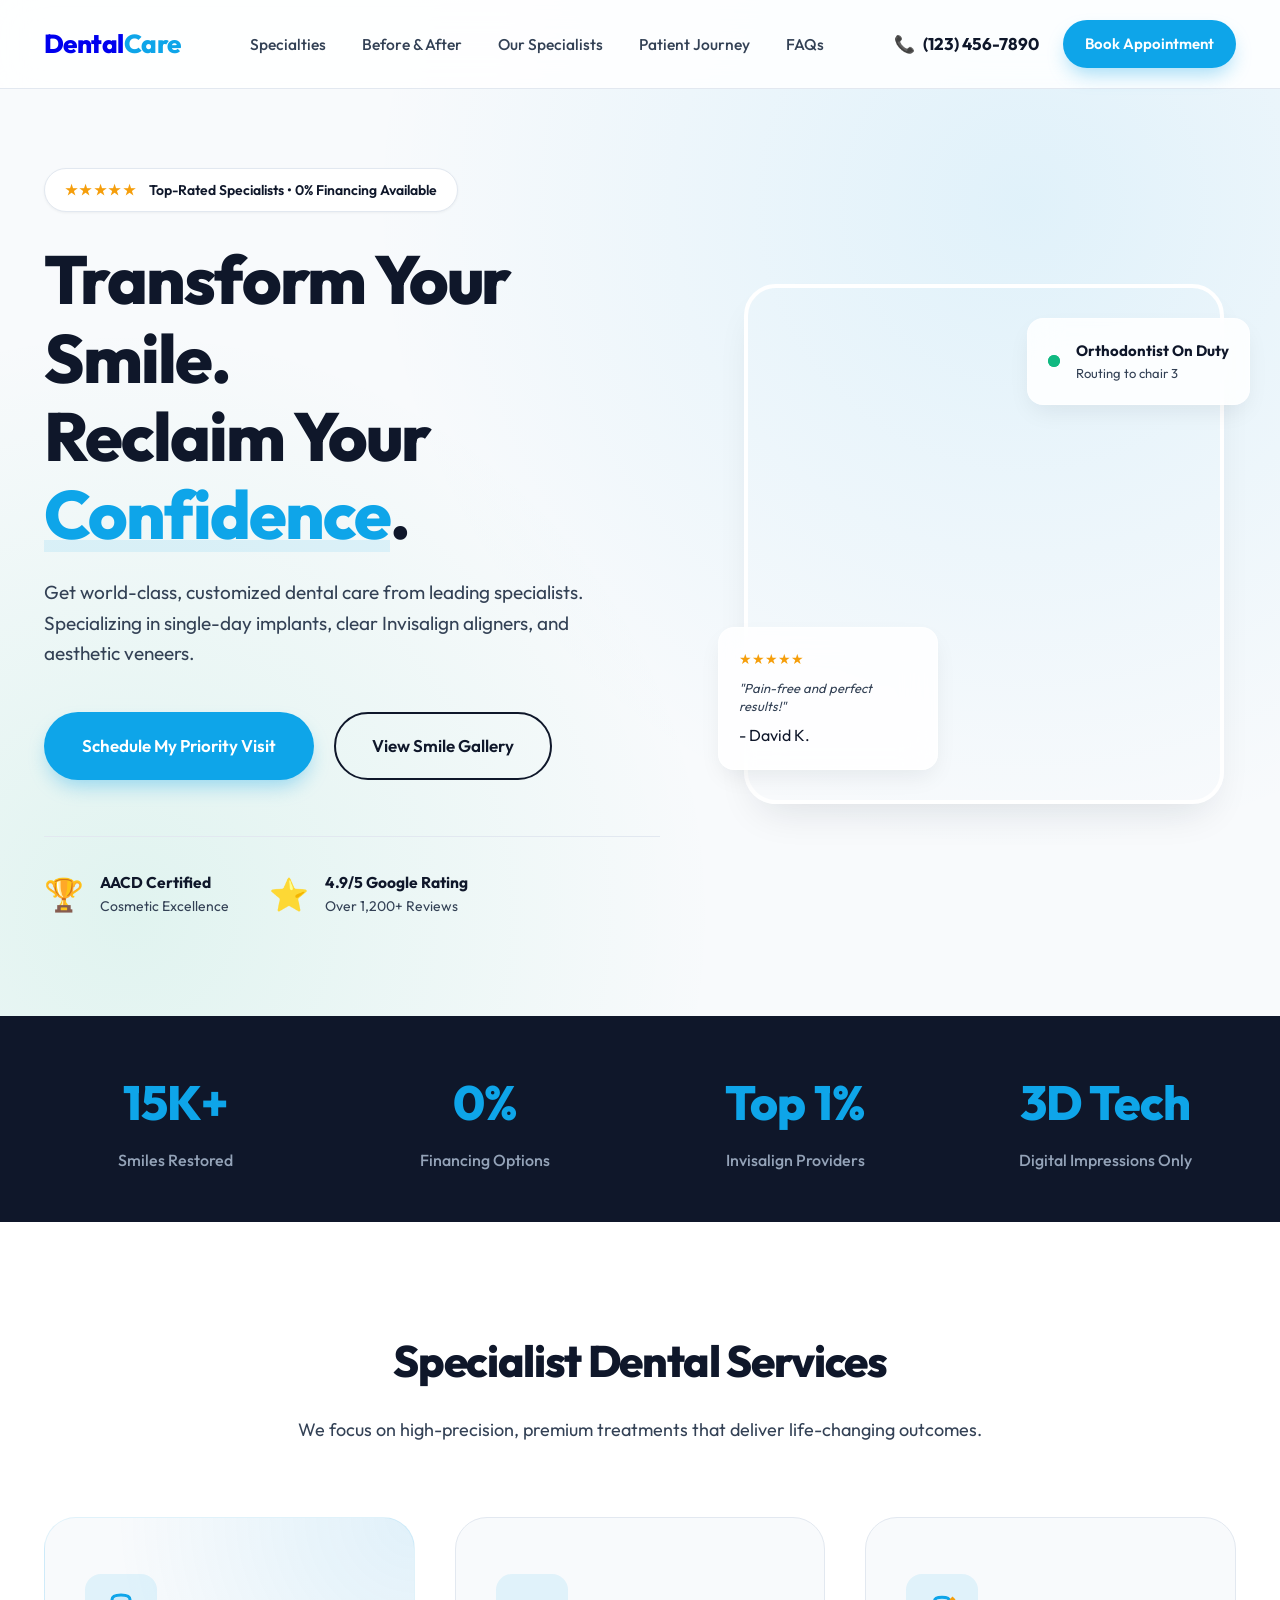
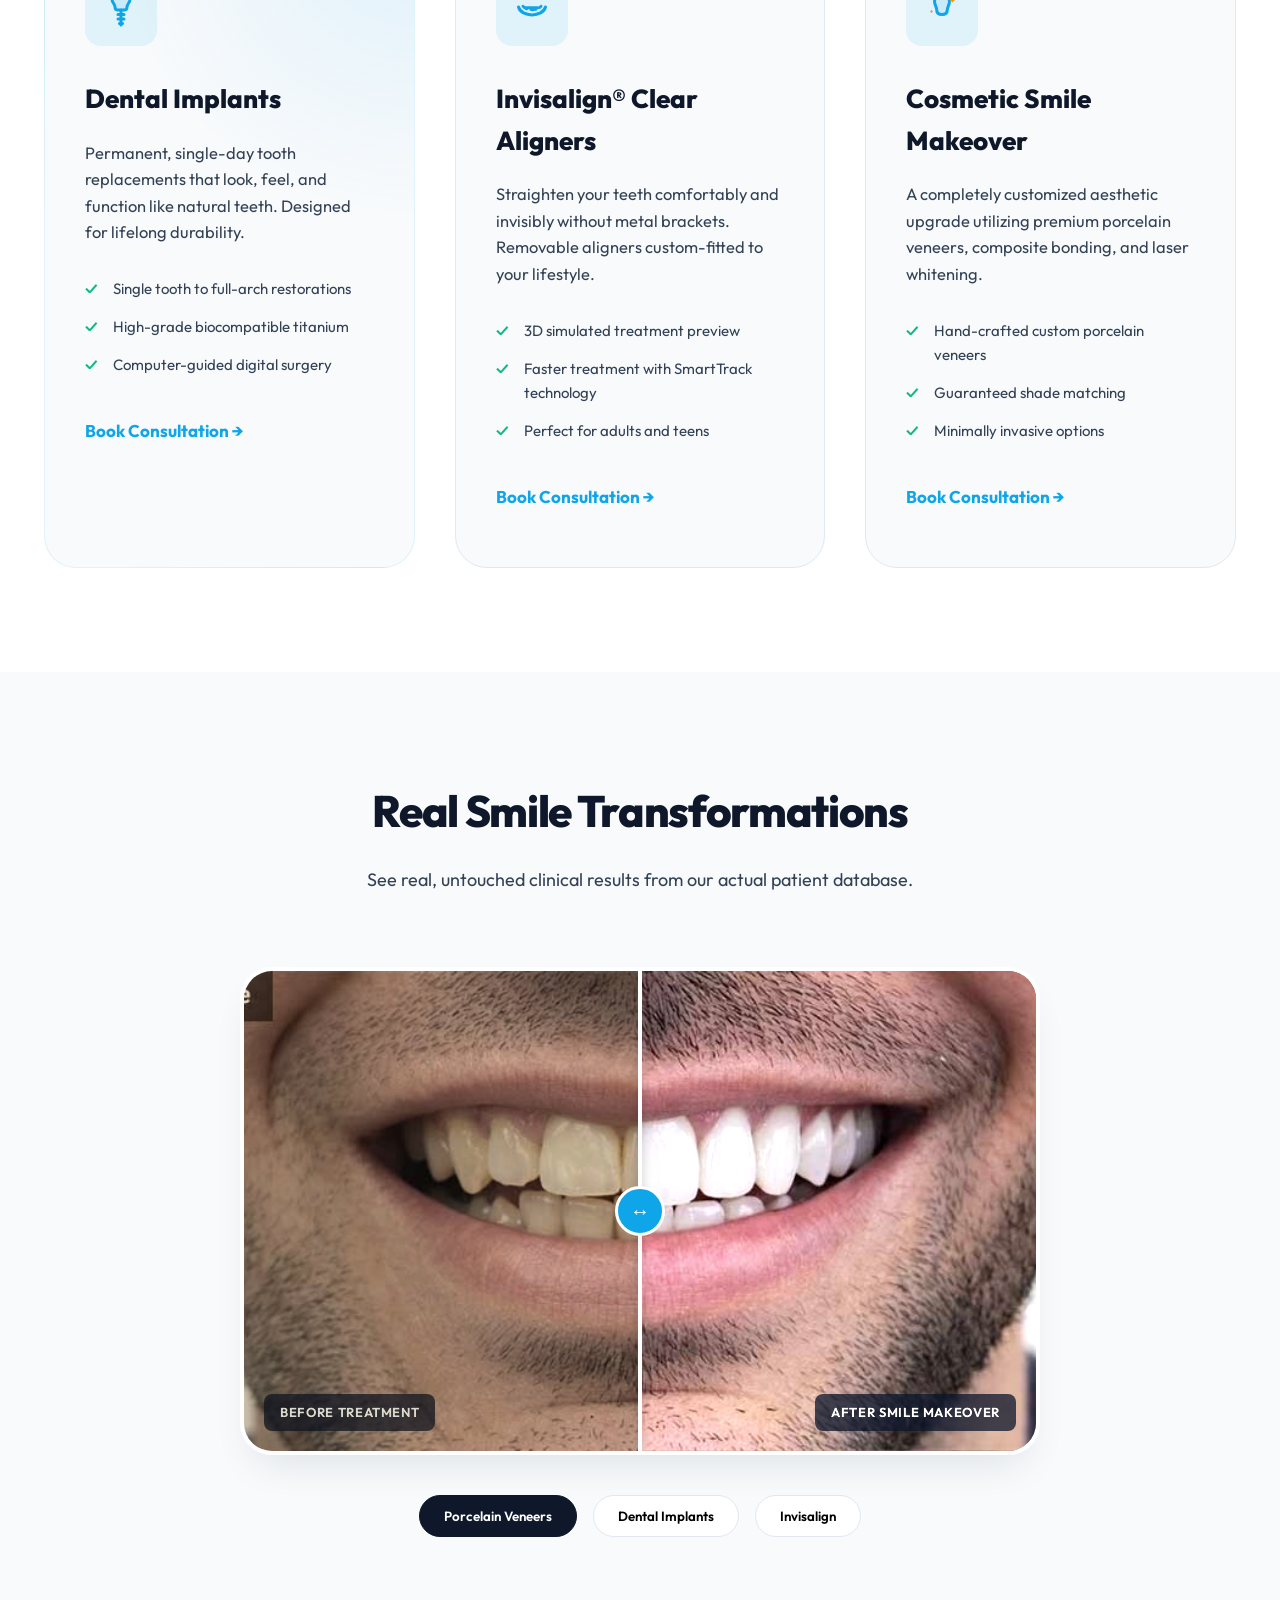
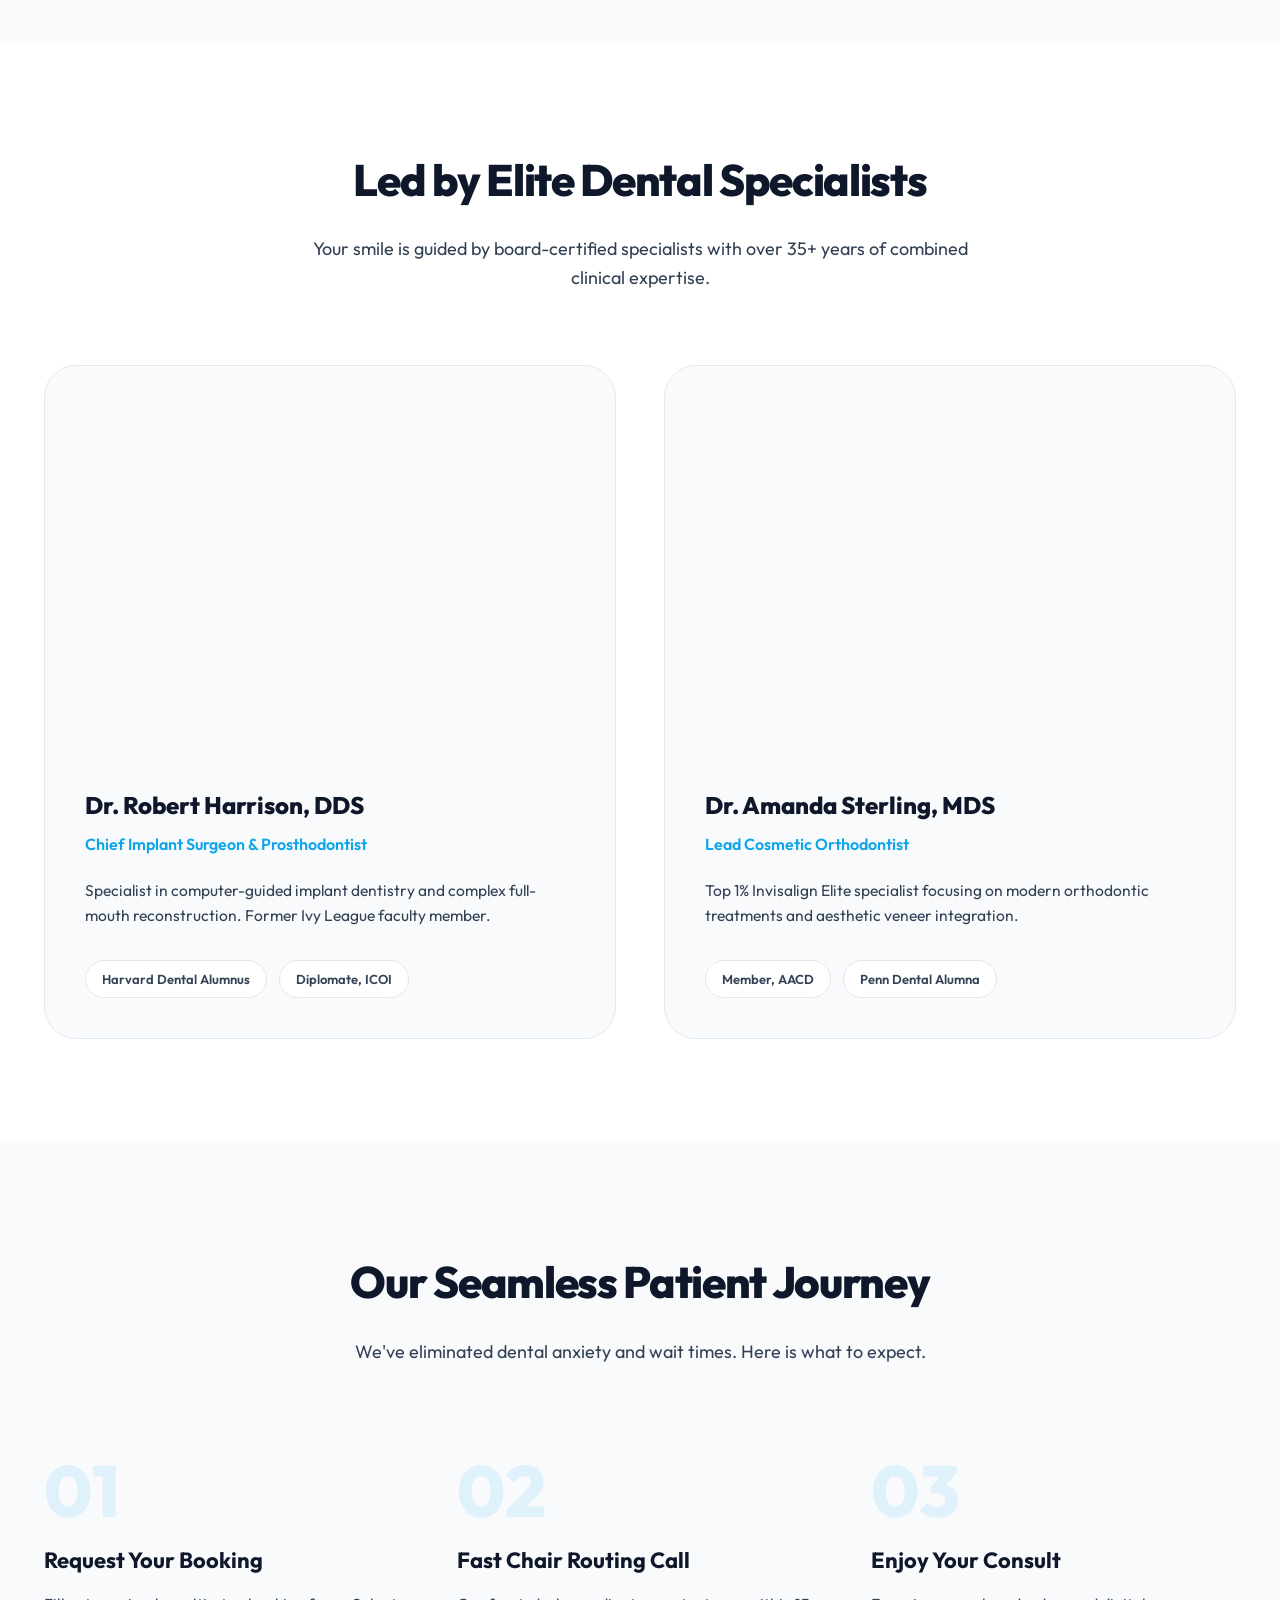
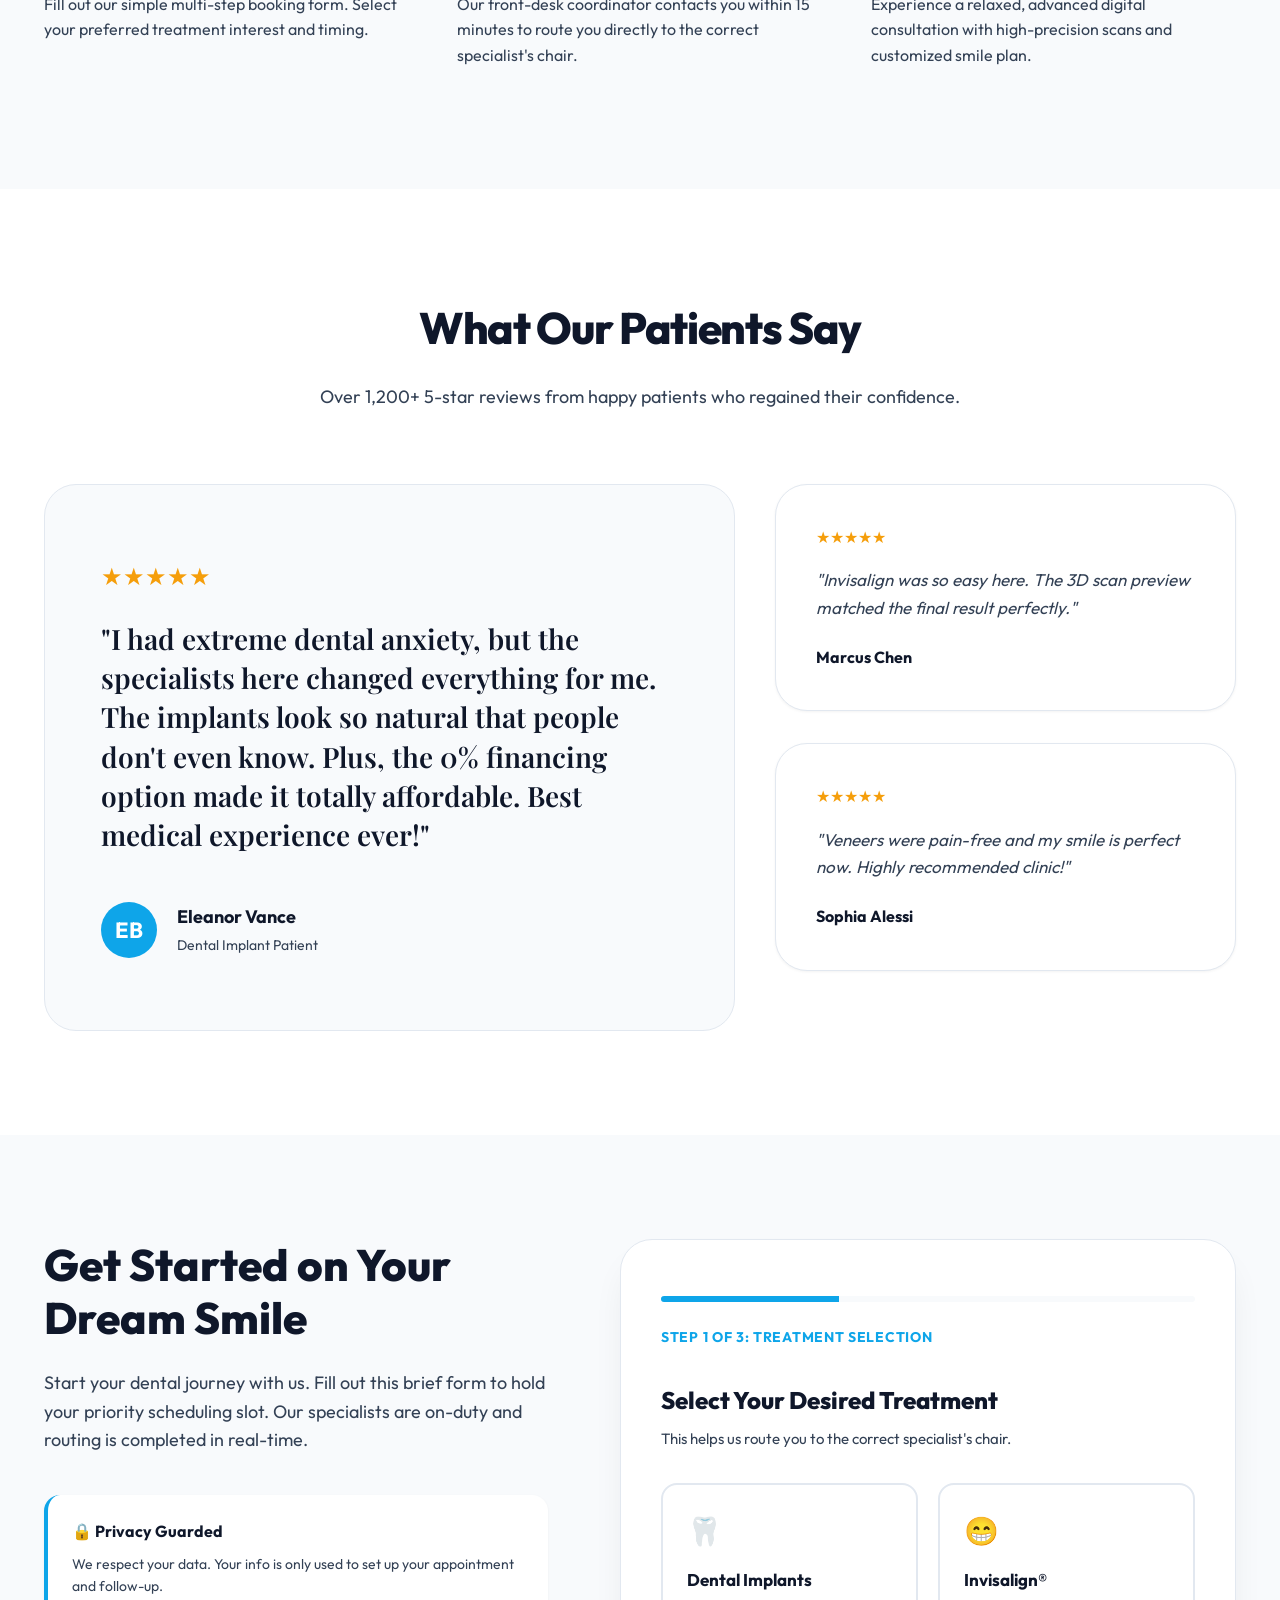
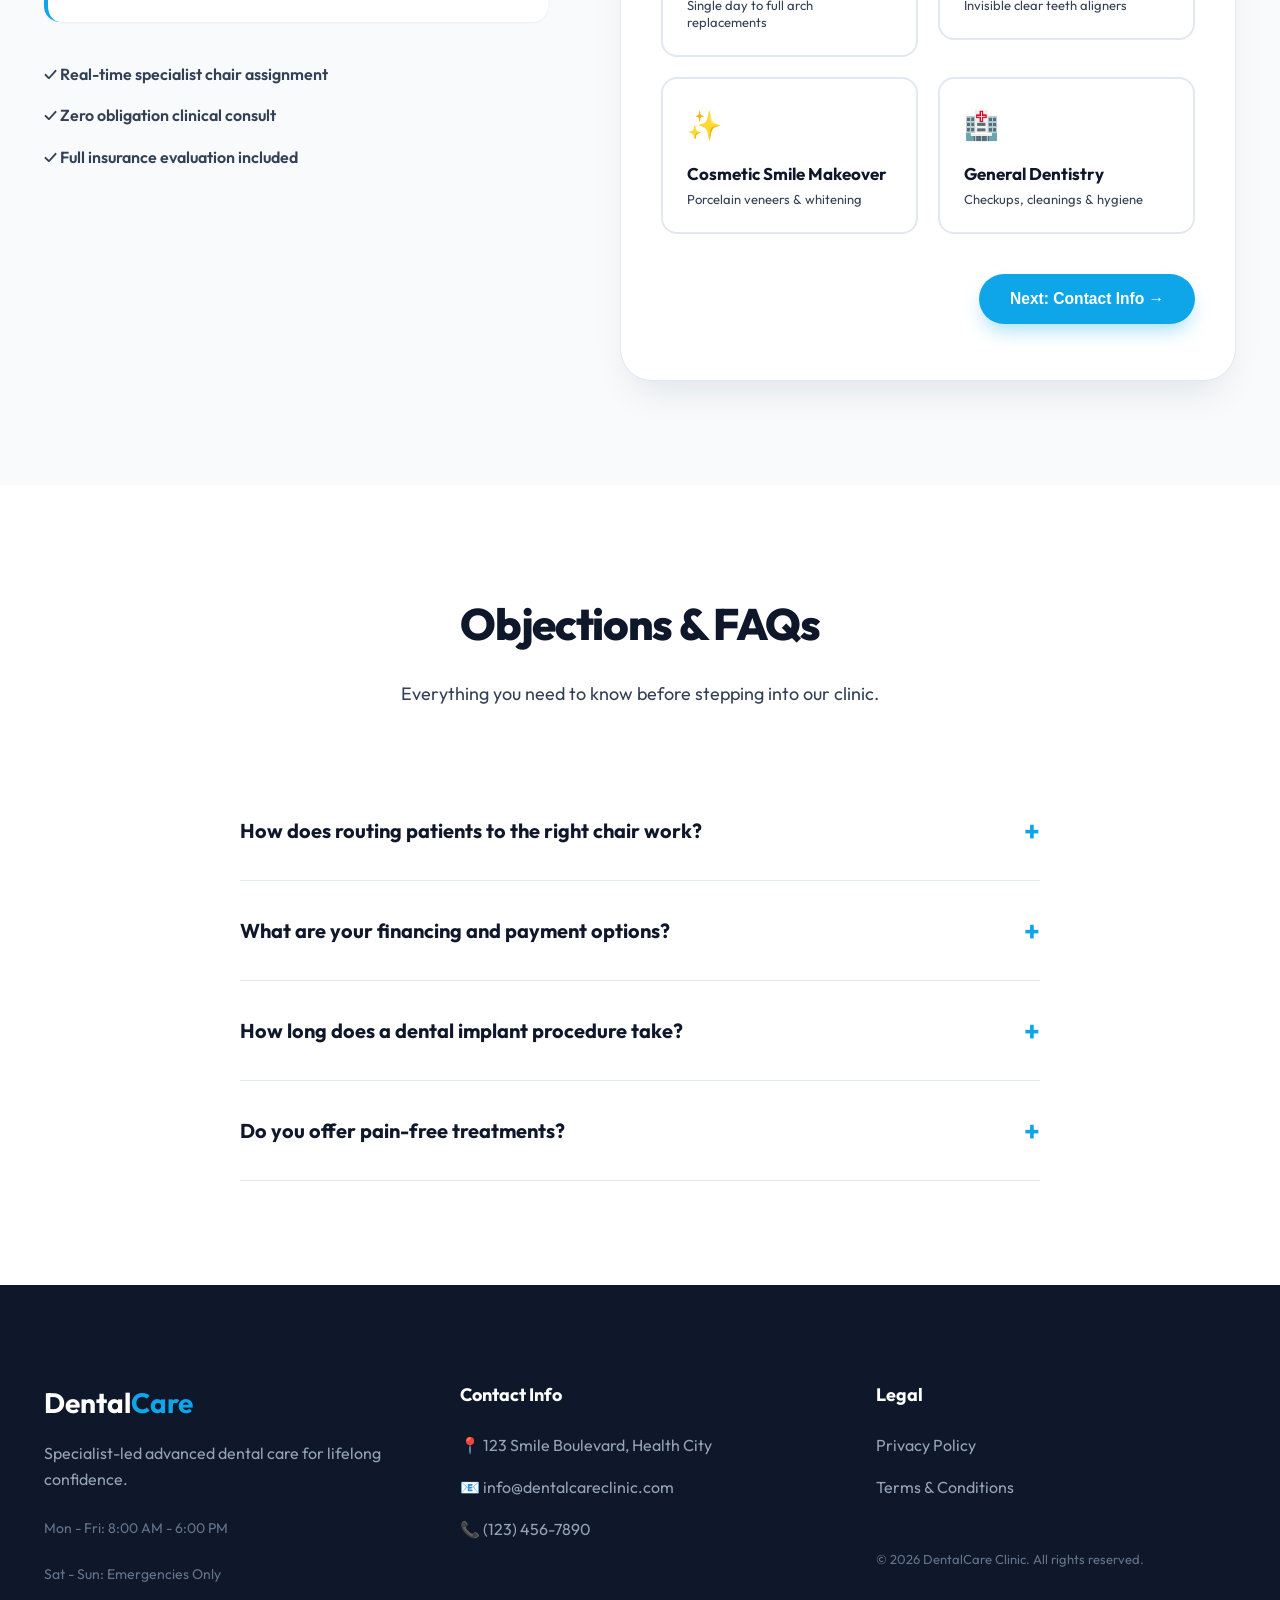
==== commit 5d798455: "Add files via upload" ====
--- a/index.html
+++ b/index.html
@@ -1,555 +1,518 @@
-<!doctype html>
+<!DOCTYPE html>
 <html lang="en">
 <head>
-    <!-- Required meta tags -->
-    <meta charset="utf-8">
-    <meta name="viewport" content="width=device-width, initial-scale=1, shrink-to-fit=no">
-
-    <!-- Favicon -->
-    <link rel="shortcut icon" href="favicon.ico">
-
-    <!-- Bootstrap CSS -->
-    <link href="css/bootstrap.min.css" rel="stylesheet">
-    <link href="css/all.css" rel="stylesheet">
-    <link href="css/owl.carousel.css" rel="stylesheet">
-
-    <!-- <link rel="stylesheet" href="css/switcher.css"> -->
-    <link rel="stylesheet" href="rs-plugin/css/settings.css">
-    <!-- Jquery Fancybox CSS -->
-    <link rel="stylesheet" type="text/css" href="css/jquery.fancybox.min.css" media="screen" />
-    <link href="css/style.css" rel="stylesheet" id="colors">
-    <title>Scissors Salon | HTML Template by Medialinkers</title>
+    <meta charset="UTF-8">
+    <meta name="viewport" content="width=device-width, initial-scale=1.0">
+    <title>Transform Your Smile | Premium Dental Care Clinic</title>
+    <meta name="description" content="Award-winning dental care specializing in permanent implants, clear Invisalign, and stunning cosmetic smile makeovers. 0% Financing available. Book today.">
+    <!-- Google Fonts -->
+    <link rel="preconnect" href="https://fonts.googleapis.com">
+    <link rel="preconnect" href="https://fonts.gstatic.com" crossorigin>
+    <link href="https://fonts.googleapis.com/css2?family=Outfit:wght@300;400;500;600;700;800&family=Playfair+Display:ital,wght@0,600;0,700;1,600&display=swap" rel="stylesheet">
+    <!-- CSS -->
+    <link rel="stylesheet" href="style.css">
 </head>
 <body>
-    <!--Header Start-->
-    <div class="custom-navbar wow fadeInDown" data-wow-duration="2s" role="navigation" id="header">
-        <div class="header-wrap">
-            <div class="container">
-                <div class="row">
-                    <div class="col-lg-4 col-md-12 navbar-light">
-                        <div class="atlanta_logo"><img alt="" class="logo-default" src="images/salon_logo.png"></div>
-                        <button class="navbar-toggler" type="button" data-bs-toggle="collapse" data-bs-target="#navbarSupportedContent" aria-controls="navbarSupportedContent" aria-expanded="false" aria-label="Toggle navigation">
-                            <span class="navbar-toggler-icon"></span>
-                        </button>
-                    </div>
-                    <div class="col-lg-8 col-md-12">
-                        <div class="navigation-wrap" id="filters">
-                            <nav class="navbar navbar-expand-lg navbar-light"> <a class="navbar-brand" href="#">Menu</a>
-                                <div class="collapse navbar-collapse" id="navbarSupportedContent">
-                                    <button class="close-toggler" type="button" data-toggle="offcanvas"> <span><i class="fas fa-times-circle" aria-hidden="true"></i></span> </button>
-                                    <ul class="navbar-nav mr-auto">
-                                        <li class="nav-item"> <a class="nav-link" href="index.html">Home <span class="sr-only">(current)</span></a> </li>
-                                        <li class="nav-item"><a class="nav-link" href="about.html">About</a></li>
-                                        <li class="nav-item"><a class="nav-link" href="services.html">Services</a> <i class="fas fa-caret-down"></i>
-                                            <ul class="submenu">
-                                                <li><a href="services.html">Services</a></li>
-                                                <li><a href="services_details.html">Service Details</a></li>
-                                            </ul>
-                                        </li>
-                                        <li class="nav-item"><a class="nav-link" href="gallery.html">Gallery</a> <i class="fas fa-caret-down"></i>
-                                            <ul class="submenu">
-                                                <li><a href="gallery.html">Gallery Style 01</a></li>
-                                                <li><a href="gallery_02.html">Gallery Style 02</a></li>
-                                                <li><a href="gallery_03.html">Gallery Style 03</a></li>
-                                            </ul>
-                                        </li>
-                                        <li class="nav-item"><a class="nav-link" href="blog.html">Blog</a> <i class="fas fa-caret-down"></i>
-                                            <ul class="submenu">
-                                                <li><a href="blog.html">Blog</a></li>
-                                                <li><a href="blog_grid.html">Blog Grid</a></li>
-                                                <li><a href="blog_list.html">Blog List</a></li>
-                                                <li><a href="blog_details.html">Blog Details</a></li>
-                                            </ul>
-                                        </li>
-                                        <li class="nav-item"><a class="nav-link" href="testimonials.html">Testimonials</a></li>
-                                        <li class="nav-item"><a class="nav-link" href="contact.html">Contact</a></li>
-                                    </ul>
-                                </div>
-                            </nav>
-                        </div>
-                    </div>
-                </div>
-            </div>
-        </div>
-    </div>
-    <!--Header End-->
-
-    <!-- Revolution slider start -->
-    <div class="tp-banner-container">
-        <div class="tp-banner">
-            <ul>
-                <li data-slotamount="7" data-transition="3dcurtain-horizontal" data-masterspeed="1000" data-saveperformance="on"> <img alt="" src="images/dummy.png" data-lazyload="images/slider.jpg">
-                    <div class="caption lfb large-title tp-resizeme slidertext1" data-x="left" data-y="240" data-speed="600" data-start="1600"> Welcome To </div>
-                    <div class="caption lft large-title tp-resizeme slidertext2" data-x="left" data-y="270" data-speed="600" data-start="2200"><span> Beauty Salon </span></div>
-                    <div class="caption lfb large-title tp-resizeme slidertext3" data-x="left" data-y="400" data-speed="600" data-start="2800"> Lorem ipsum dolor sit amet, consectetur adipiscing elit, sed do eiusmod <br />
-                        tempor incididunt ut labore et dolore magna aliqua.</div>
-                    <div class="caption lfb large-title tp-resizeme slidertext4" data-x="left" data-y="470" data-speed="600" data-start="3400"> <a href="#">Contact Us</a> </div>
-                </li>
-                <li data-slotamount="7" data-transition="slotzoom-horizontal" data-masterspeed="1000" data-saveperformance="on"> <img alt="" src="images/dummy.png" data-lazyload="images/slider2.jpg">
-                    <div class="caption lfb large-title tp-resizeme slidertext1" data-x="left" data-y="240" data-speed="600" data-start="1600"> Welcome To </div>
-                    <div class="caption lft large-title tp-resizeme slidertext2" data-x="left" data-y="270" data-speed="600" data-start="2200"><span> Beauty Salon </span></div>
-                    <div class="caption lfb large-title tp-resizeme slidertext3" data-x="left" data-y="400" data-speed="600" data-start="2800"> Lorem ipsum dolor sit amet, consectetur adipiscing elit, sed do eiusmod <br />
-                        tempor incididunt ut labore et dolore magna aliqua.</div>
-                    <div class="caption lfb large-title tp-resizeme slidertext4" data-x="left" data-y="470" data-speed="600" data-start="3400"> <a href="#">Contact Us</a> </div>
-                </li>
-            </ul>
-        </div>
-    </div>
-    <!-- Revolution slider end -->
-
-    <!-- About Start -->
-    <div class="about-wrap" id="about">
+
+    <!-- Header Navigation -->
+    <header class="header">
+        <div class="container header-container">
+            <a href="#" class="logo" id="headerLogo">
+                <h2>Dental<span>Care</span></h2>
+            </a>
+            <nav class="nav" id="mainNav">
+                <a href="#services">Specialties</a>
+                <a href="#gallery">Before & After</a>
+                <a href="#doctors">Our Specialists</a>
+                <a href="#journey">Patient Journey</a>
+                <a href="#faq">FAQs</a>
+            </nav>
+            <div class="header-actions">
+                <a href="tel:+1234567890" class="phone-link btn-phone" id="phoneLinkHeader">
+                    <span class="phone-icon">📞</span> (123) 456-7890
+                </a>
+                <a href="#booking" class="btn btn-sm btn-primary" id="ctaHeader">Book Appointment</a>
+            </div>
+        </div>
+    </header>
+
+    <!-- Hero Section -->
+    <section class="hero">
+        <div class="container hero-container">
+            <div class="hero-content">
+                <div class="trust-badge">
+                    <span class="star-rating">★★★★★</span>
+                    <span>Top-Rated Specialists • 0% Financing Available</span>
+                </div>
+                <h1 class="hero-title">Transform Your Smile. <br>Reclaim Your <span>Confidence</span>.</h1>
+                <p class="hero-subtitle">Get world-class, customized dental care from leading specialists. Specializing in single-day implants, clear Invisalign aligners, and aesthetic veneers.</p>
+                
+                <div class="hero-actions">
+                    <a href="#booking" class="btn btn-primary" id="heroPrimaryCta">Schedule My Priority Visit</a>
+                    <a href="#gallery" class="btn btn-secondary-outline" id="heroSecondaryCta">View Smile Gallery</a>
+                </div>
+
+                <div class="hero-badges">
+                    <div class="badge-item">
+                        <span class="badge-icon">🏆</span>
+                        <div>
+                            <h4>AACD Certified</h4>
+                            <p>Cosmetic Excellence</p>
+                        </div>
+                    </div>
+                    <div class="badge-item">
+                        <span class="badge-icon">⭐</span>
+                        <div>
+                            <h4>4.9/5 Google Rating</h4>
+                            <p>Over 1,200+ Reviews</p>
+                        </div>
+                    </div>
+                </div>
+            </div>
+
+            <div class="hero-image-area">
+                <div class="hero-main-image">
+                    <!-- Glassmorphism Floating Cards -->
+                    <div class="glass-float card-top-right">
+                        <div class="pulse-indicator"></div>
+                        <div>
+                            <h4>Orthodontist On Duty</h4>
+                            <p>Routing to chair 3</p>
+                        </div>
+                    </div>
+                    <div class="glass-float card-bottom-left">
+                        <div class="stars-row">★★★★★</div>
+                        <p class="card-quote">"Pain-free and perfect results!"</p>
+                        <span>- David K.</span>
+                    </div>
+                </div>
+            </div>
+        </div>
+    </section>
+
+    <!-- Stats Strip -->
+    <section class="stats-strip">
+        <div class="container stats-container">
+            <div class="stat-box">
+                <h3>15K+</h3>
+                <p>Smiles Restored</p>
+            </div>
+            <div class="stat-box">
+                <h3>0%</h3>
+                <p>Financing Options</p>
+            </div>
+            <div class="stat-box">
+                <h3>Top 1%</h3>
+                <p>Invisalign Providers</p>
+            </div>
+            <div class="stat-box">
+                <h3>3D Tech</h3>
+                <p>Digital Impressions Only</p>
+            </div>
+        </div>
+    </section>
+
+    <!-- Core Services Overview -->
+    <section id="services" class="services section">
         <div class="container">
-            <div class="row">
-                <div class="col-lg-6">
-                    <div class="about_box">
-                        <div class="title">
-                            <p>About Us</p>
-                            <h1>Our Salon is Most Popular, <span>Clean and Recommended</span> Hair Salon</h1>
-                        </div>
-                        <p>Lorem ipsum dolor sit amet, consectetur adipiscing elit. Vivamus nibh dolor, gravida faucibus dolor consectetur, pulvinar rhoncus risus. Fusce vel rutrum mi. Suspendisse pretium tellus eu ipsum pellentesque convallis. Ut mollis libero eu massa imperdiet faucibus vitae non diam. Sed egestas felis libero, ut suscipit nisl varius non. Proin eget suscipit nulla. Nulla facilisi. In hac habitasse platea dictumst. </p>
-                        <p>Lorem ipsum dolor sit amet, consectetur adipiscing elit. Vivamus nibh dolor, gravida faucibus dolor consectetur, pulvinar rhoncus risus. Fusce vel rutrum mi. Suspendisse pretium tellus eu ipsum pellentesque convallis. Ut mollis libero eu massa imperdiet faucibus vitae non diam. Sed egestas felis libero, ut suscipit nisl varius non. Proin eget suscipit nulla. Nulla facilisi. In hac habitasse platea dictumst. </p>
-                        <div class="readmore"><a href="#">Read More</a></div>
-                    </div>
-                </div>
-                <div class="col-lg-6">
-                    <div class="aboutImg"><img alt="" src="images/aboutImg.png"></div>
-                </div>
-            </div>
-        </div>
-    </div>
-    <!-- About End -->
-
-    <!-- Service Start -->
-    <div class="service-wrap">
+            <div class="section-header">
+                <h2>Specialist Dental Services</h2>
+                <p>We focus on high-precision, premium treatments that deliver life-changing outcomes.</p>
+            </div>
+            <div class="services-grid">
+                <!-- Implants Card -->
+                <div class="service-card highlight">
+                    <div class="service-icon implant-icon">
+                        <svg viewBox="0 0 24 24" fill="none" stroke="currentColor" stroke-width="2" class="svg-icon">
+                            <path d="M6 5C6 3 8 2 12 2C16 2 18 3 18 5C18 7 16 8 16 10C16 11.5 15 12 14 12H10C9 12 8 11.5 8 10C8 8 6 7 6 5Z" fill="var(--primary)" fill-opacity="0.1"/>
+                            <path d="M12 12V22" stroke-linecap="round"/>
+                            <path d="M10 15H14" stroke-linecap="round"/>
+                            <path d="M10 18H14" stroke-linecap="round"/>
+                            <path d="M11 21H13" stroke-linecap="round"/>
+                        </svg>
+                    </div>
+                    <h3>Dental Implants</h3>
+                    <p>Permanent, single-day tooth replacements that look, feel, and function like natural teeth. Designed for lifelong durability.</p>
+                    <ul class="service-bullets">
+                        <li>Single tooth to full-arch restorations</li>
+                        <li>High-grade biocompatible titanium</li>
+                        <li>Computer-guided digital surgery</li>
+                    </ul>
+                    <a href="#booking" class="service-cta btn-service-book" data-service="implants">Book Consultation &rarr;</a>
+                </div>
+
+                <!-- Invisalign Card -->
+                <div class="service-card">
+                    <div class="service-icon invisalign-icon">
+                        <svg viewBox="0 0 24 24" fill="none" stroke="currentColor" stroke-width="2" class="svg-icon">
+                            <path d="M3 10C5 17 19 17 21 10" stroke-linecap="round"/>
+                            <path d="M6 9.5C8 12.5 16 12.5 18 9.5" stroke-dasharray="3 3" stroke-linecap="round"/>
+                            <path d="M8 10.5H16" stroke-linecap="round"/>
+                        </svg>
+                    </div>
+                    <h3>Invisalign® Clear Aligners</h3>
+                    <p>Straighten your teeth comfortably and invisibly without metal brackets. Removable aligners custom-fitted to your lifestyle.</p>
+                    <ul class="service-bullets">
+                        <li>3D simulated treatment preview</li>
+                        <li>Faster treatment with SmartTrack technology</li>
+                        <li>Perfect for adults and teens</li>
+                    </ul>
+                    <a href="#booking" class="service-cta btn-service-book" data-service="invisalign">Book Consultation &rarr;</a>
+                </div>
+
+                <!-- Cosmetic Dentistry Card -->
+                <div class="service-card">
+                    <div class="service-icon cosmetic-icon">
+                        <svg viewBox="0 0 24 24" fill="none" stroke="currentColor" stroke-width="2" class="svg-icon">
+                            <path d="M7 6C7 4.5 8.5 3.5 12 3.5C15.5 3.5 17 4.5 17 6C17 9 15.5 10 15.5 12C15.5 14 14.5 15 12 15C9.5 15 8.5 14 8.5 12C8.5 10 7 9 7 6Z" fill="var(--primary)" fill-opacity="0.1"/>
+                            <path d="M19 3L17 5L19 7L21 5L19 3Z" fill="var(--accent)" stroke="none"/>
+                            <path d="M5 12L4 13L5 14L6 13L5 12Z" fill="var(--accent)" stroke="none"/>
+                        </svg>
+                    </div>
+                    <h3>Cosmetic Smile Makeover</h3>
+                    <p>A completely customized aesthetic upgrade utilizing premium porcelain veneers, composite bonding, and laser whitening.</p>
+                    <ul class="service-bullets">
+                        <li>Hand-crafted custom porcelain veneers</li>
+                        <li>Guaranteed shade matching</li>
+                        <li>Minimally invasive options</li>
+                    </ul>
+                    <a href="#booking" class="service-cta btn-service-book" data-service="cosmetic">Book Consultation &rarr;</a>
+                </div>
+            </div>
+        </div>
+    </section>
+
+    <!-- Before & After Gallery -->
+    <section id="gallery" class="gallery section">
         <div class="container">
-            <div class="title">
-                <h1>Our Services</h1>
-            </div>
-            <div class="service_box">
-                <div class="row">
-                    <div class="col-lg-4 col-md-4">
-                        <div class="serviceImg"><img alt="" src="images/serviceimg01.png"></div>
-                        <h3><a href="services_details.html">HairCut <span>Styles</span></a></h3>
-                    </div>
-                    <div class="col-lg-4 col-md-4">
-                        <div class="serviceImg"><img alt="" src="images/serviceimg02.png"></div>
-                        <h3><a href="services_details.html">Perfect <span>Hairstyles</span></a></h3>
-                    </div>
-                    <div class="col-lg-4 col-md-4">
-                        <div class="serviceImg"><img alt="" src="images/serviceimg03.jpg"></div>
-                        <h3><a href="services_details.html">Change <span>Coloring</span></a></h3>
-                    </div>
-                </div>
-            </div>
-        </div>
-    </div>
-    <!-- Service End -->
-
-    <!-- Gallery Start -->
-    <div class="gallery-wrap">
-        <div class="container-fluid">
-            <div class="title title_center">
-                <h1>Our Gallery</h1>
-            </div>
-            <div class="row">
-                <div class="col-lg-3 col-md-6">
-                    <div class="galleryImg"><img src="images/gallery01.jpg" alt="">
-                        <div class="portfolio-overley">
-                            <div class="content"> <a href="images/gallery01.jpg" class="fancybox image-link" data-fancybox="images" title="Image Caption Here"><i class="fa fa-plus" aria-hidden="true"></i></a> </div>
-                        </div>
-                    </div>
-                </div>
-                <div class="col-lg-3 col-md-6">
-                    <div class="galleryImg"><img src="images/gallery02.jpg" alt="">
-                        <div class="portfolio-overley">
-                            <div class="content"> <a href="images/gallery02.jpg" class="fancybox image-link" data-fancybox="images" title="Image Caption Here"><i class="fa fa-plus" aria-hidden="true"></i></a> </div>
-                        </div>
-                    </div>
-                </div>
-                <div class="col-lg-3 col-md-6">
-                    <div class="galleryImg"><img src="images/gallery03.jpg" alt="">
-                        <div class="portfolio-overley">
-                            <div class="content"> <a href="images/gallery03.jpg" class="fancybox image-link" data-fancybox="images" title="Image Caption Here"><i class="fa fa-plus" aria-hidden="true"></i></a> </div>
-                        </div>
-                    </div>
-                </div>
-                <div class="col-lg-3 col-md-6">
-                    <div class="galleryImg"><img src="images/gallery04.jpg" alt="">
-                        <div class="portfolio-overley">
-                            <div class="content"> <a href="images/gallery04.jpg" class="fancybox image-link" data-fancybox="images" title="Image Caption Here"><i class="fa fa-plus" aria-hidden="true"></i></a> </div>
-                        </div>
-                    </div>
-                </div>
-                <div class="col-lg-3 col-md-6">
-                    <div class="galleryImg"><img src="images/gallery05.jpg" alt="">
-                        <div class="portfolio-overley">
-                            <div class="content"> <a href="images/gallery05.jpg" class="fancybox image-link" data-fancybox="images" title="Image Caption Here"><i class="fa fa-plus" aria-hidden="true"></i></a> </div>
-                        </div>
-                    </div>
-                </div>
-                <div class="col-lg-3 col-md-6">
-                    <div class="galleryImg"><img src="images/gallery06.jpg" alt="">
-                        <div class="portfolio-overley">
-                            <div class="content"> <a href="images/gallery06.jpg" class="fancybox image-link" data-fancybox="images" title="Image Caption Here"><i class="fa fa-plus" aria-hidden="true"></i></a> </div>
-                        </div>
-                    </div>
-                </div>
-                <div class="col-lg-3 col-md-6">
-                    <div class="galleryImg"><img src="images/gallery07.jpg" alt="">
-                        <div class="portfolio-overley">
-                            <div class="content"> <a href="images/gallery07.jpg" class="fancybox image-link" data-fancybox="images" title="Image Caption Here"><i class="fa fa-plus" aria-hidden="true"></i></a> </div>
-                        </div>
-                    </div>
-                </div>
-                <div class="col-lg-3 col-md-6">
-                    <div class="galleryImg"><img src="images/gallery08.jpg" alt="">
-                        <div class="portfolio-overley">
-                            <div class="content"> <a href="images/gallery08.jpg" class="fancybox image-link" data-fancybox="images" title="Image Caption Here"><i class="fa fa-plus" aria-hidden="true"></i></a> </div>
-                        </div>
-                    </div>
-                </div>
-            </div>
-        </div>
-    </div>
-    <!-- Gallery End -->
-
-    <!-- Expert Start -->
-    <div class="expert-wrap">
+            <div class="section-header">
+                <h2>Real Smile Transformations</h2>
+                <p>See real, untouched clinical results from our actual patient database.</p>
+            </div>
+            <div class="gallery-wrapper">
+                <!-- Interactive Comparison Slider -->
+                <div class="comparison-slider-container">
+                    <div class="comparison-slider">
+                        <!-- Before Image -->
+                        <div class="image-before">
+                            <span class="label">Before Treatment</span>
+                        </div>
+                        <!-- After Image -->
+                        <div class="image-after">
+                            <span class="label">After Smile Makeover</span>
+                        </div>
+                        <input type="range" min="0" max="100" value="50" class="slider-handle-control" aria-label="Before and after slider">
+                        <div class="slider-divider-line"></div>
+                    </div>
+                </div>
+                <div class="gallery-controls">
+                    <button class="gallery-nav-btn active" data-type="cosmetic">Porcelain Veneers</button>
+                    <button class="gallery-nav-btn" data-type="implants">Dental Implants</button>
+                    <button class="gallery-nav-btn" data-type="invisalign">Invisalign</button>
+                </div>
+            </div>
+        </div>
+    </section>
+
+    <!-- Meet The Specialists -->
+    <section id="doctors" class="doctors section">
         <div class="container">
-            <div class="title title_center">
-                <h1>Our Experts</h1>
-            </div>
-            <div class="row">
-                <div class="col-lg-3 col-md-6">
-                    <div class="experts">
-                        <div class="teamImg"><img src="images/team01.jpg" alt="">
-                            <ul class="social-icons list-inline">
-                                <!-- social-icons -->
-                                <li class="social-facebook"> <a href="#"><i class="fab fa-facebook-f" aria-hidden="true"></i></a> </li>
-                                <li class="social-twitter"> <a href="#"><i class="fab fa-twitter" aria-hidden="true"></i></a> </li>
-                                <li class="social-linkedin"> <a href="#"><i class="fab fa-linkedin-in" aria-hidden="true"></i></a> </li>
-                                <li class="social-googleplus"> <a href="#"><i class="fab fa-instagram" aria-hidden="true"></i></a> </li>
-                            </ul>
-                        </div>
-                        <div class="team_content">
-                            <h5><a href="#">Jill Cortez</a></h5>
-                            <p class="category">Hair Expert</p>
-                            <!-- category -->
-                        </div>
-                    </div>
-                </div>
-                <div class="col-lg-3 col-md-6">
-                    <div class="experts">
-                        <div class="teamImg"><img src="images/team02.jpg" alt="">
-                            <ul class="social-icons list-inline">
-                                <!-- social-icons -->
-                                <li class="social-facebook"> <a href="#"><i class="fab fa-facebook-f" aria-hidden="true"></i></a> </li>
-                                <li class="social-twitter"> <a href="#"><i class="fab fa-twitter" aria-hidden="true"></i></a> </li>
-                                <li class="social-linkedin"> <a href="#"><i class="fab fa-linkedin-in" aria-hidden="true"></i></a> </li>
-                                <li class="social-googleplus"> <a href="#"><i class="fab fa-instagram" aria-hidden="true"></i></a> </li>
-                            </ul>
-                        </div>
-                        <div class="team_content">
-                            <h5><a href="#">Calvin Roy</a></h5>
-                            <p class="category">Style Expert</p>
-                            <!-- category -->
-                        </div>
-                    </div>
-                </div>
-                <div class="col-lg-3 col-md-6">
-                    <div class="experts">
-                        <div class="teamImg"><img src="images/team03.jpg" alt="">
-                            <ul class="social-icons list-inline">
-                                <!-- social-icons -->
-                                <li class="social-facebook"> <a href="#"><i class="fab fa-facebook-f" aria-hidden="true"></i></a> </li>
-                                <li class="social-twitter"> <a href="#"><i class="fab fa-twitter" aria-hidden="true"></i></a> </li>
-                                <li class="social-linkedin"> <a href="#"><i class="fab fa-linkedin-in" aria-hidden="true"></i></a> </li>
-                                <li class="social-googleplus"> <a href="#"><i class="fab fa-instagram" aria-hidden="true"></i></a> </li>
-                            </ul>
-                        </div>
-                        <div class="team_content">
-                            <h5><a href="#">Christie Pratt</a></h5>
-                            <p class="category">Nail Expert</p>
-                            <!-- category -->
-                        </div>
-                    </div>
-                </div>
-                <div class="col-lg-3 col-md-6">
-                    <div class="experts">
-                        <div class="teamImg"><img src="images/team04.jpg" alt="">
-                            <ul class="social-icons list-inline">
-                                <!-- social-icons -->
-                                <li class="social-facebook"> <a href="#"><i class="fab fa-facebook-f" aria-hidden="true"></i></a> </li>
-                                <li class="social-twitter"> <a href="#"><i class="fab fa-twitter" aria-hidden="true"></i></a> </li>
-                                <li class="social-linkedin"> <a href="#"><i class="fab fa-linkedin-in" aria-hidden="true"></i></a> </li>
-                                <li class="social-googleplus"> <a href="#"><i class="fab fa-instagram" aria-hidden="true"></i></a> </li>
-                            </ul>
-                        </div>
-                        <div class="team_content">
-                            <h5><a href="#">Ben Jonson</a></h5>
-                            <p class="category">Hair Expert</p>
-                            <!-- category -->
-                        </div>
-                    </div>
-                </div>
-            </div>
-        </div>
-    </div>
-    <!-- Expert End -->
-
-    <!-- Appointment Start -->
-    <div class="appointment-wrap">
+            <div class="section-header">
+                <h2>Led by Elite Dental Specialists</h2>
+                <p>Your smile is guided by board-certified specialists with over 35+ years of combined clinical expertise.</p>
+            </div>
+            <div class="doctors-grid">
+                <div class="doctor-card">
+                    <div class="doc-image doc-male"></div>
+                    <div class="doc-info">
+                        <h3>Dr. Robert Harrison, DDS</h3>
+                        <span class="doc-title">Chief Implant Surgeon & Prosthodontist</span>
+                        <p>Specialist in computer-guided implant dentistry and complex full-mouth reconstruction. Former Ivy League faculty member.</p>
+                        <div class="doc-creds">
+                            <span>Harvard Dental Alumnus</span>
+                            <span>Diplomate, ICOI</span>
+                        </div>
+                    </div>
+                </div>
+                <div class="doctor-card">
+                    <div class="doc-image doc-female"></div>
+                    <div class="doc-info">
+                        <h3>Dr. Amanda Sterling, MDS</h3>
+                        <span class="doc-title">Lead Cosmetic Orthodontist</span>
+                        <p>Top 1% Invisalign Elite specialist focusing on modern orthodontic treatments and aesthetic veneer integration.</p>
+                        <div class="doc-creds">
+                            <span>Member, AACD</span>
+                            <span>Penn Dental Alumna</span>
+                        </div>
+                    </div>
+                </div>
+            </div>
+        </div>
+    </section>
+
+    <!-- Patient Journey -->
+    <section id="journey" class="journey section">
         <div class="container">
-            <div class="row">
-                <div class="col-lg-8">
-                    <h3>Donec egestas auctor arcu tincidunt.</h3>
-                </div>
-                <div class="col-lg-4">
-                    <div class="readmore"><a href="contact.html">Book An Appointment</a></div>
-                </div>
-            </div>
-        </div>
-    </div>
-    <!-- Appointment Start -->
-
-    <!-- Blog Start -->
-    <div class="blog-wrap">
+            <div class="section-header">
+                <h2>Our Seamless Patient Journey</h2>
+                <p>We've eliminated dental anxiety and wait times. Here is what to expect.</p>
+            </div>
+            <div class="journey-grid">
+                <div class="journey-step">
+                    <div class="step-num">01</div>
+                    <h3>Request Your Booking</h3>
+                    <p>Fill out our simple multi-step booking form. Select your preferred treatment interest and timing.</p>
+                </div>
+                <div class="journey-step">
+                    <div class="step-num">02</div>
+                    <h3>Fast Chair Routing Call</h3>
+                    <p>Our front-desk coordinator contacts you within 15 minutes to route you directly to the correct specialist's chair.</p>
+                </div>
+                <div class="journey-step">
+                    <div class="step-num">03</div>
+                    <h3>Enjoy Your Consult</h3>
+                    <p>Experience a relaxed, advanced digital consultation with high-precision scans and customized smile plan.</p>
+                </div>
+            </div>
+        </div>
+    </section>
+
+    <!-- Testimonials Section -->
+    <section id="testimonials" class="testimonials section">
         <div class="container">
-            <div class="title title_center">
-                <h1>Our Blog</h1>
-            </div>
-            <div class="row">
-                <div class="col-lg-6">
-                    <div class="blogImg"><img alt="" src="images/blog01.png"></div>
-                    <div class="blog_sec">
-                        <h3><a href="blog_details.html">Praesent consequat justo ut sollicitudin molestie.</a></h3>
-                        <div class="blog_date">May 05, 2020</div>
-                    </div>
-                </div>
-                <div class="col-lg-6">
-                    <div class="blogImg"><img alt="" src="images/blog02.png"></div>
-                    <div class="blog_sec">
-                        <h3><a href="blog_details.html">Praesent consequat justo ut sollicitudin molestie.</a></h3>
-                        <div class="blog_date">May 05, 2020</div>
-                    </div>
-                </div>
-            </div>
-        </div>
-    </div>
-    <!-- Blog Start -->
-
-    <!-- Testimonials Start -->
-    <div class="testimonials-wrap">
+            <div class="section-header">
+                <h2>What Our Patients Say</h2>
+                <p>Over 1,200+ 5-star reviews from happy patients who regained their confidence.</p>
+            </div>
+            <div class="testimonial-layout">
+                <div class="testimonial-large-card">
+                    <div class="stars">★★★★★</div>
+                    <p class="quote">"I had extreme dental anxiety, but the specialists here changed everything for me. The implants look so natural that people don't even know. Plus, the 0% financing option made it totally affordable. Best medical experience ever!"</p>
+                    <div class="patient">
+                        <div class="avatar">EB</div>
+                        <div>
+                            <h4>Eleanor Vance</h4>
+                            <span>Dental Implant Patient</span>
+                        </div>
+                    </div>
+                </div>
+                <div class="testimonial-side-grid">
+                    <div class="testimonial-side-card">
+                        <div class="stars">★★★★★</div>
+                        <p class="quote">"Invisalign was so easy here. The 3D scan preview matched the final result perfectly."</p>
+                        <h4>Marcus Chen</h4>
+                    </div>
+                    <div class="testimonial-side-card">
+                        <div class="stars">★★★★★</div>
+                        <p class="quote">"Veneers were pain-free and my smile is perfect now. Highly recommended clinic!"</p>
+                        <h4>Sophia Alessi</h4>
+                    </div>
+                </div>
+            </div>
+        </div>
+    </section>
+
+    <!-- Booking Form Section -->
+    <section id="booking" class="booking section">
+        <div class="container booking-grid">
+            <div class="booking-promo">
+                <h2>Get Started on Your Dream Smile</h2>
+                <p class="promo-text">Start your dental journey with us. Fill out this brief form to hold your priority scheduling slot. Our specialists are on-duty and routing is completed in real-time.</p>
+                
+                <div class="highlight-box">
+                    <h4>🔒 Privacy Guarded</h4>
+                    <p>We respect your data. Your info is only used to set up your appointment and follow-up.</p>
+                </div>
+
+                <div class="booking-incentives">
+                    <div class="inc-item">✓ Real-time specialist chair assignment</div>
+                    <div class="inc-item">✓ Zero obligation clinical consult</div>
+                    <div class="inc-item">✓ Full insurance evaluation included</div>
+                </div>
+            </div>
+
+            <!-- Multi-step Form -->
+            <div class="form-card" id="bookingFormCard">
+                <div class="form-progress">
+                    <div class="progress-bar-fill" id="progressBar"></div>
+                </div>
+                <div class="step-indicator" id="stepIndicator">Step 1 of 3: Treatment Selection</div>
+
+                <form id="multiStepForm" novalidate>
+                    <!-- STEP 1: Treatment Interest -->
+                    <div class="form-step active" data-step="1">
+                        <h3>Select Your Desired Treatment</h3>
+                        <p class="step-desc">This helps us route you to the correct specialist's chair.</p>
+                        
+                        <div class="treatment-selection-grid">
+                            <label class="treatment-option">
+                                <input type="radio" name="treatment" value="implants" required>
+                                <span class="option-card">
+                                    <span class="option-icon">🦷</span>
+                                    <span class="option-title">Dental Implants</span>
+                                    <span class="option-desc">Single day to full arch replacements</span>
+                                </span>
+                            </label>
+                            <label class="treatment-option">
+                                <input type="radio" name="treatment" value="invisalign">
+                                <span class="option-card">
+                                    <span class="option-icon">😁</span>
+                                    <span class="option-title">Invisalign®</span>
+                                    <span class="option-desc">Invisible clear teeth aligners</span>
+                                </span>
+                            </label>
+                            <label class="treatment-option">
+                                <input type="radio" name="treatment" value="cosmetic">
+                                <span class="option-card">
+                                    <span class="option-icon">✨</span>
+                                    <span class="option-title">Cosmetic Smile Makeover</span>
+                                    <span class="option-desc">Porcelain veneers & whitening</span>
+                                </span>
+                            </label>
+                            <label class="treatment-option">
+                                <input type="radio" name="treatment" value="general">
+                                <span class="option-card">
+                                    <span class="option-icon">🏥</span>
+                                    <span class="option-title">General Dentistry</span>
+                                    <span class="option-desc">Checkups, cleanings & hygiene</span>
+                                </span>
+                            </label>
+                        </div>
+                        
+                        <div class="form-actions">
+                            <button type="button" class="btn btn-primary btn-next" id="btnNextStep1">Next: Contact Info &rarr;</button>
+                        </div>
+                    </div>
+
+                    <!-- STEP 2: Contact Details (Lead Abandonment Capture Point) -->
+                    <div class="form-step" data-step="2">
+                        <h3>Tell Us About You</h3>
+                        <p class="step-desc">Our front-desk team needs this to finalize routing options.</p>
+                        
+                        <div class="form-group">
+                            <label for="fullName">Full Name *</label>
+                            <input type="text" id="fullName" name="fullName" required placeholder="John Doe">
+                            <span class="error-msg">Please enter your name.</span>
+                        </div>
+                        
+                        <div class="form-group">
+                            <label for="phone">Phone Number *</label>
+                            <input type="tel" id="phone" name="phone" required placeholder="(123) 456-7890">
+                            <span class="error-msg">Please enter a valid phone number.</span>
+                        </div>
+
+                        <div class="form-group">
+                            <label for="email">Email Address *</label>
+                            <input type="email" id="email" name="email" required placeholder="john@example.com">
+                            <span class="error-msg">Please enter a valid email address.</span>
+                        </div>
+
+                        <div class="form-actions">
+                            <button type="button" class="btn btn-secondary-outline btn-prev">&larr; Back</button>
+                            <button type="button" class="btn btn-primary btn-next" id="btnNextStep2">Next: Appointment Preference &rarr;</button>
+                        </div>
+                    </div>
+
+                    <!-- STEP 3: Timing Preference & Submit -->
+                    <div class="form-step" data-step="3">
+                        <h3>Schedule Preference</h3>
+                        <p class="step-desc">Pick a time window that suits your schedule.</p>
+                        
+                        <div class="form-group">
+                            <label for="preferredDate">Preferred Date</label>
+                            <input type="date" id="preferredDate" name="preferredDate">
+                        </div>
+
+                        <div class="form-group">
+                            <label for="preferredTime">Preferred Time Window</label>
+                            <select id="preferredTime" name="preferredTime">
+                                <option value="morning">Morning (8:00 AM - 12:00 PM)</option>
+                                <option value="afternoon">Afternoon (12:00 PM - 4:00 PM)</option>
+                                <option value="evening">Late Afternoon (4:00 PM - 6:00 PM)</option>
+                            </select>
+                        </div>
+
+                        <div class="form-actions">
+                            <button type="button" class="btn btn-secondary-outline btn-prev">&larr; Back</button>
+                            <button type="submit" class="btn btn-primary" id="btnFormSubmit">Request Priority Booking</button>
+                        </div>
+                    </div>
+                </form>
+
+                <!-- Success Box -->
+                <div class="success-box" id="successBox">
+                    <div class="success-icon">✓</div>
+                    <h3>Appointment Requested!</h3>
+                    <p>Thank you. Your request has been routed to our clinical desk. A specialist care coordinator will call you back within 15 minutes.</p>
+                    <button type="button" class="btn btn-primary" id="btnResetForm">Book Another Appointment</button>
+                </div>
+            </div>
+        </div>
+    </section>
+
+    <!-- FAQs Section -->
+    <section id="faq" class="faq section">
         <div class="container">
-            <div class="title">
-                <p>Testimoinials</p>
-                <h1> What Our Clients Say </h1>
-            </div>
-            <ul class="owl-carousel testimonials_list unorderList">
-                <li class="item">
-                    <div class="testimonials_sec">
-                        <div class="quote_icon"><i class="fas fa-quote-left"></i></div>
-                        <div class="client_box">
-                            <div class="clientImg"><img alt="" src="images/client1.jpg"></div>
-                            <h3>Wanda Bates</h3>
-                        </div>
-                        <p>Lorem ipsum dolor sit amet, consectetur adipiscing elit. Sed tempor, urna eu scelerisque maximus, urna nibh semper lectus, ut interdum nunc ligula et magna. In ac mauris vehicula, vulputate sem at, placerat nisl. Etiam laoreet erat magna, at hendrerit lorem vulputate non. Nam facilisis congue convallis.</p>
-                    </div>
-                </li>
-                <li class="item">
-                    <div class="testimonials_sec">
-                        <div class="quote_icon"><i class="fas fa-quote-left"></i></div>
-                        <div class="client_box">
-                            <div class="clientImg"><img alt="" src="images/client2.jpg"></div>
-                            <h3>Wanda Bates</h3>
-                        </div>
-                        <p>Lorem ipsum dolor sit amet, consectetur adipiscing elit. Sed tempor, urna eu scelerisque maximus, urna nibh semper lectus, ut interdum nunc ligula et magna. In ac mauris vehicula, vulputate sem at, placerat nisl. Etiam laoreet erat magna, at hendrerit lorem vulputate non. Nam facilisis congue convallis.</p>
-                    </div>
-                </li>
-                <li class="item">
-                    <div class="testimonials_sec">
-                        <div class="quote_icon"><i class="fas fa-quote-left"></i></div>
-                        <div class="client_box">
-                            <div class="clientImg"><img alt="" src="images/client1.jpg"></div>
-                            <h3>Wanda Bates</h3>
-                        </div>
-                        <p>Lorem ipsum dolor sit amet, consectetur adipiscing elit. Sed tempor, urna eu scelerisque maximus, urna nibh semper lectus, ut interdum nunc ligula et magna. In ac mauris vehicula, vulputate sem at, placerat nisl. Etiam laoreet erat magna, at hendrerit lorem vulputate non. Nam facilisis congue convallis.</p>
-                    </div>
-                </li>
-                <li class="item">
-                    <div class="testimonials_sec">
-                        <div class="quote_icon"><i class="fas fa-quote-left"></i></div>
-                        <div class="client_box">
-                            <div class="clientImg"><img alt="" src="images/client2.jpg"></div>
-                            <h3>Wanda Bates</h3>
-                        </div>
-                        <p>Lorem ipsum dolor sit amet, consectetur adipiscing elit. Sed tempor, urna eu scelerisque maximus, urna nibh semper lectus, ut interdum nunc ligula et magna. In ac mauris vehicula, vulputate sem at, placerat nisl. Etiam laoreet erat magna, at hendrerit lorem vulputate non. Nam facilisis congue convallis.</p>
-                    </div>
-                </li>
-            </ul>
-        </div>
-    </div>
-    <!-- Testimonials End -->
-
-    <!-- Contact Start -->
-    <div class="contact-wrap" id="contact">
-        <div class="container">
-            <div class="row">
-                <div class="col-lg-7">
-                    <div class="contact_form">
-                        <div class="title">
-                            <h1>Make an Appointment</h1>
-                        </div>
-                        <p>Donec scelerisque libero eget mauris fermentum, vitae maximus mauris egestas. Sed eleifend placerat nulla vehicula odio in rhoncus.</p>
-                        <form class="form" action="https://www.medialinkers.net/demo/envato/saloon/publish/mail/mail.php">
-                            <div class="row">
-                                <div class="col-lg-6">
-                                    <div class="mb-3">
-                                        <input name="name" type="text" class="form-control" placeholder="First Name">
-                                    </div>
-                                </div>
-                                <div class="col-lg-6">
-                                    <div class="mb-3">
-                                        <input name="name" type="text" class="form-control" placeholder="Last Name">
-                                    </div>
-                                </div>
-                                <div class="col-lg-6">
-                                    <div class="mb-3">
-                                        <input name="email" type="text" class="form-control" placeholder="Email">
-                                    </div>
-                                </div>
-                                <div class="col-lg-6">
-                                    <div class="mb-3">
-                                        <input name="phone" type="text" class="form-control" placeholder="Phone">
-                                    </div>
-                                </div>
-                                <div class="col-lg-12">
-                                    <div class="mb-3">
-                                        <textarea name="message" class="form-control" placeholder="Message"></textarea>
-                                    </div>
-                                </div>
-                                <div class="col-lg-12">
-                                    <div class="form-group">
-                                        <div class="button">
-                                            <button type="submit" class="btn primary">Book Now</button>
-                                        </div>
-                                    </div>
-                                </div>
-                            </div>
-                        </form>
-                    </div>
-                </div>
-                <div class="col-lg-5">
-                    <div class="contact_info">
-                        <div class="title">
-                            <h1>Contact <span>Information</span></h1>
-                        </div>
-                        <ul class="contact-list unorderList">
-                            <li>
-                                <div class="contact_box">
-                                    <div class="icon"> <img alt="" src="images/adress.png"> </div>
-                                    <p>Main Office <span>123 Lorem Ipsum, 32 sit Atlanta</span></p>
-                                </div>
-                            </li>
-                            <li>
-                                <div class="contact_box">
-                                    <div class="icon"> <img alt="" src="images/email.png"> </div>
-                                    <p>E-mail<span> <a href="mailto:info@example.com">info@example.com</a></span></p>
-                                </div>
-                            </li>
-                            <li>
-                                <div class="contact_box">
-                                    <div class="icon"> <img alt="" src="images/phone.png"> </div>
-                                    <p>Phone<span> <a href="tel:7701234567">(770) 123 4567</a></span></p>
-                                </div>
-                            </li>
-                        </ul>
-                    </div>
-                </div>
-            </div>
-        </div>
-    </div>
-
-    <!-- Contact End -->
-
-    <!-- Footer Start -->
-    <div class="footer-wrap">
-        <div class="container">
-            <div class="row">
-                <div class="col-lg-3">
-                    <div class="footer_logo"><img alt="" class="footer-default" src="images/salon_logo.png"></div>
-                    <p>Lorem ipsum dolor sit amet, adipiscing elit. Sed tempor, urna eu scelerisque maximus, urna nibh semper lectus, ut interdum nunc ligula et magna. In ac mauris vehicula, vulputate sem at, placerat nisl. Etiam laoreet erat magna, at hendrerit lorem vulputate non. Nam facilisis congue convallis.</p>
-                </div>
-                <div class="col-lg-2 col-md-3">
-                    <h3>Quick links</h3>
-                    <ul class="footer-links">
-                        <li> <a href="index.html">Home</a></li>
-                        <li> <a href="about.html">About</a></li>
-                        <li> <a href="services.html">Services</a></li>
-                        <li> <a href="gallery.html">Gallery</a></li>
-                        <li> <a href="testimonials.html">Testimonials</a></li>
-                        <li> <a href="blog.html">Blog</a></li>
-                        <li> <a href="contact.html">Contact Us</a></li>
-                    </ul>
-                </div>
-                <div class="col-lg-3 col-md-4">
-                    <h3>Opening Hours</h3>
-                    <ul class="unorderList hourswrp">
-                        <li>Monday <span>08:00 - 17:00</span></li>
-                        <li>Tuesday <span>08:00 - 17:00</span></li>
-                        <li>Wednesday <span>08:00 - 17:00</span></li>
-                        <li>Thursday <span>08:00 - 17:00</span></li>
-                        <li>Friday <span>08:00 - 17:00</span></li>
-                        <li>Saturday <span>08:00 - 17:00</span></li>
-                        <li>Sunday <span>Closed</span></li>
-                    </ul>
-                </div>
-                <div class="col-lg-3 col-md-4 offset-1">
-                    <div class="footer_info">
-                        <h3>Get in Touch</h3>
-                        <ul class="footer-adress">
-                            <li class="footer_address"> <i class="fas fa-map-signs"></i> <span>123 Lorem Ipsum, 32 sit Atlanta</span> </li>
-                            <li class="footer_email"> <i class="fas fa-envelope" aria-hidden="true"></i> <span><a href="mailto:info@example.com"> info@example.com </a></span> </li>
-                            <li class="footer_phone"> <i class="fas fa-phone-alt"></i> <span><a href="tel:7704282433"> 770-123-4567</a></span> </li>
-                        </ul>
-                        <div class="social-icons footer_icon">
-                            <ul>
-                                <li><a href="#"><i class="fab fa-facebook-f" aria-hidden="true"></i></a></li>
-                                <li><a href="#"><i class="fab fa-twitter" aria-hidden="true"></i></a></li>
-                                <li><a href="#"><i class="fab fa-instagram" aria-hidden="true"></i></a></li>
-                                <li><a href="#"><i class="fab fa-youtube" aria-hidden="true"></i></a></li>
-                            </ul>
-                        </div>
-                    </div>
-                </div>
-            </div>
-        </div>
-    </div>
-    <!-- Footer End -->
-
-    <div class="copyright-wrap">
-        <div class="container">
-            <div class="row">
-                <div class="col-lg-6">
-                    <div class="copyright">Copyright © 2020 Scissors Salon. All Rights Reserved.</div>
-                </div>
-                <div class="col-lg-6">
-                    <div class="credits">Site Credits: <a href="https://www.medialinkers.com/" target="_blank" rel="nofollow">MediaLinkers</a></div>
-                </div>
-            </div>
-        </div>
-    </div>
-
-    <!-- Js -->
-    <script src="js/jquery.min.js"></script>
-    <script src="js/bootstrap.bundle.min.js"></script>
-    <script type="text/javascript" src="rs-plugin/js/jquery.themepunch.tools.min.js"></script>
-    <script type="text/javascript" src="rs-plugin/js/jquery.themepunch.revolution.min.js"></script>
-    <!-- Jquery Fancybox -->
-    <script src="js/jquery.fancybox.min.js"></script>
-    <!-- general script file -->
-    <script src="js/owl.carousel.js"></script>
-    <script src="js/script.js"></script>
+            <div class="section-header">
+                <h2>Objections & FAQs</h2>
+                <p>Everything you need to know before stepping into our clinic.</p>
+            </div>
+            <div class="faq-accordion-wrapper">
+                <div class="faq-item">
+                    <button class="faq-question">How does routing patients to the right chair work?</button>
+                    <div class="faq-answer">
+                        <p>We analyze your treatment interest during booking. Patients looking for implants are automatically scheduled with Dr. Harrison (implant specialist), whereas Invisalign bookings go directly to Dr. Sterling (orthodontist). This cuts out diagnostic delays and gets you to the right chair instantly.</p>
+                    </div>
+                </div>
+                <div class="faq-item">
+                    <button class="faq-question">What are your financing and payment options?</button>
+                    <div class="faq-answer">
+                        <p>We offer 0% interest-free financing plans for up to 24 months. We also accept all major health insurance providers and will handle all pre-authorizations for you so you know your exact out-of-pocket costs upfront.</p>
+                    </div>
+                </div>
+                <div class="faq-item">
+                    <button class="faq-question">How long does a dental implant procedure take?</button>
+                    <div class="faq-answer">
+                        <p>Using our state-of-the-art computer-guided surgery, we can place a custom implant and temporary crown in just one appointment. The healing process typically takes a few weeks, after which the permanent crown is fitted.</p>
+                    </div>
+                </div>
+                <div class="faq-item">
+                    <button class="faq-question">Do you offer pain-free treatments?</button>
+                    <div class="faq-answer">
+                        <p>Yes. We use advanced computer-controlled anesthesia (The Wand) and local sedatives to make the procedure completely pain-free. For patients with high dental anxiety, we also offer nitrous oxide (laughing gas) and conscious oral sedation.</p>
+                    </div>
+                </div>
+            </div>
+        </div>
+    </section>
+
+    <!-- Footer -->
+    <footer class="footer">
+        <div class="container footer-grid">
+            <div class="footer-brand">
+                <h2>Dental<span>Care</span></h2>
+                <p>Specialist-led advanced dental care for lifelong confidence.</p>
+                <div class="hours-info">
+                    <p>Mon - Fri: 8:00 AM - 6:00 PM</p>
+                    <p>Sat - Sun: Emergencies Only</p>
+                </div>
+            </div>
+            <div class="footer-contact">
+                <h3>Contact Info</h3>
+                <p>📍 123 Smile Boulevard, Health City</p>
+                <p>📧 info@dentalcareclinic.com</p>
+                <p>📞 (123) 456-7890</p>
+            </div>
+            <div class="footer-legal">
+                <h3>Legal</h3>
+                <a href="#">Privacy Policy</a>
+                <a href="#">Terms & Conditions</a>
+                <p class="copyright">&copy; 2026 DentalCare Clinic. All rights reserved.</p>
+            </div>
+        </div>
+    </footer>
+
+    <!-- Script -->
+    <script src="script.js"></script>
 </body>
-</html>+</html>
--- a/style.css
+++ b/style.css
@@ -0,0 +1,1385 @@
+/* PREMIUM DENTAL CLINIC LANDING PAGE STYLING */
+
+:root {
+    --primary: #0EA5E9; /* Electric Teal/Blue */
+    --primary-hover: #0284C7;
+    --primary-light: rgba(14, 165, 233, 0.1);
+    
+    --secondary: #10B981; /* Trust Emerald */
+    --secondary-hover: #059669;
+    --secondary-light: rgba(16, 185, 129, 0.1);
+    
+    --dark: #0F172A; /* Slate 900 */
+    --dark-muted: #334155; /* Slate 700 */
+    --light: #F8FAFC; /* Slate 50 */
+    --border: #E2E8F0; /* Slate 200 */
+    --white: #FFFFFF;
+    
+    --accent: #F59E0B; /* Gold for stars/trust badges */
+    
+    --font-main: 'Outfit', sans-serif;
+    --font-serif: 'Playfair Display', serif;
+    
+    --radius-sm: 8px;
+    --radius-md: 16px;
+    --radius-lg: 32px;
+    --radius-full: 9999px;
+    
+    --shadow-sm: 0 1px 3px rgba(0,0,0,0.05);
+    --shadow-md: 0 10px 25px -5px rgba(15, 23, 42, 0.08);
+    --shadow-lg: 0 20px 40px -15px rgba(15, 23, 42, 0.12);
+    
+    --transition: all 0.4s cubic-bezier(0.16, 1, 0.3, 1);
+}
+
+/* RESET */
+* {
+    margin: 0;
+    padding: 0;
+    box-sizing: border-box;
+    -webkit-font-smoothing: antialiased;
+    text-decoration: none;
+}
+
+html {
+    scroll-behavior: smooth;
+    font-size: 16px;
+}
+
+body {
+    font-family: var(--font-main);
+    color: var(--dark);
+    background-color: var(--white);
+    line-height: 1.6;
+    overflow-x: hidden;
+}
+
+.container {
+    width: 100%;
+    max-width: 1240px;
+    margin: 0 auto;
+    padding: 0 1.5rem;
+}
+
+.section {
+    padding: 6.5rem 0;
+}
+
+.section-header {
+    text-align: center;
+    max-width: 700px;
+    margin: 0 auto 4.5rem;
+}
+
+.section-header h2 {
+    font-size: 2.75rem;
+    font-weight: 800;
+    color: var(--dark);
+    margin-bottom: 1.25rem;
+    letter-spacing: -0.03em;
+}
+
+.section-header p {
+    font-size: 1.125rem;
+    color: var(--dark-muted);
+}
+
+/* BUTTONS */
+.btn {
+    display: inline-flex;
+    align-items: center;
+    justify-content: center;
+    padding: 1.125rem 2.25rem;
+    font-size: 1.0625rem;
+    font-weight: 600;
+    border-radius: var(--radius-full);
+    border: 2px solid transparent;
+    cursor: pointer;
+    transition: var(--transition);
+    text-align: center;
+}
+
+.btn-sm {
+    padding: 0.625rem 1.25rem;
+    font-size: 0.9375rem;
+}
+
+.btn-primary {
+    background-color: var(--primary);
+    color: var(--white);
+    box-shadow: 0 10px 20px -5px rgba(14, 165, 233, 0.4);
+}
+
+.btn-primary:hover {
+    background-color: var(--primary-hover);
+    transform: translateY(-2px);
+    box-shadow: 0 15px 30px -5px rgba(14, 165, 233, 0.5);
+}
+
+.btn-secondary-outline {
+    background-color: transparent;
+    border-color: var(--dark);
+    color: var(--dark);
+}
+
+.btn-secondary-outline:hover {
+    background-color: var(--dark);
+    color: var(--white);
+    transform: translateY(-2px);
+}
+
+/* HEADER */
+.header {
+    position: fixed;
+    top: 0;
+    left: 0;
+    width: 100%;
+    background-color: rgba(255, 255, 255, 0.85);
+    backdrop-filter: blur(20px);
+    z-index: 1000;
+    border-bottom: 1px solid var(--border);
+    padding: 1.25rem 0;
+    transition: var(--transition);
+}
+
+.header-container {
+    display: flex;
+    justify-content: space-between;
+    align-items: center;
+}
+
+.logo h2 {
+    font-size: 1.625rem;
+    font-weight: 800;
+    letter-spacing: -0.02em;
+}
+
+.logo span {
+    color: var(--primary);
+}
+
+.nav {
+    display: none;
+}
+
+.header-actions {
+    display: flex;
+    align-items: center;
+    gap: 1.5rem;
+}
+
+.phone-link {
+    font-weight: 700;
+    font-size: 1.0625rem;
+    color: var(--dark);
+    display: flex;
+    align-items: center;
+    gap: 0.5rem;
+}
+
+.phone-link:hover {
+    color: var(--primary);
+}
+
+@media (min-width: 992px) {
+    .nav {
+        display: flex;
+        align-items: center;
+        gap: 2.25rem;
+    }
+    .nav a {
+        font-weight: 500;
+        color: var(--dark-muted);
+        font-size: 0.975rem;
+    }
+    .nav a:hover {
+        color: var(--primary);
+    }
+}
+
+/* HERO SECTION */
+.hero {
+    padding-top: 10.5rem;
+    padding-bottom: 6rem;
+    background: radial-gradient(circle at 80% 20%, var(--primary-light) 0%, transparent 50%),
+                radial-gradient(circle at 10% 90%, var(--secondary-light) 0%, transparent 40%),
+                var(--light);
+    position: relative;
+    overflow: hidden;
+}
+
+.hero-container {
+    display: grid;
+    grid-template-columns: 1fr;
+    gap: 4.5rem;
+    align-items: center;
+}
+
+@media (min-width: 992px) {
+    .hero-container {
+        grid-template-columns: 1.1fr 0.9fr;
+    }
+}
+
+.trust-badge {
+    display: inline-flex;
+    align-items: center;
+    gap: 0.75rem;
+    background-color: var(--white);
+    padding: 0.625rem 1.25rem;
+    border-radius: var(--radius-full);
+    font-weight: 600;
+    font-size: 0.875rem;
+    box-shadow: var(--shadow-sm);
+    margin-bottom: 1.75rem;
+    border: 1px solid var(--border);
+}
+
+.star-rating {
+    color: var(--accent);
+    font-weight: 700;
+    letter-spacing: 0.1em;
+}
+
+.hero-title {
+    font-size: 3.25rem;
+    font-weight: 800;
+    letter-spacing: -0.03em;
+    line-height: 1.15;
+    margin-bottom: 1.5rem;
+    color: var(--dark);
+}
+
+@media (min-width: 768px) {
+    .hero-title {
+        font-size: 4.25rem;
+    }
+}
+
+.hero-title span {
+    color: var(--primary);
+    position: relative;
+    z-index: 1;
+}
+
+.hero-title span::after {
+    content: '';
+    position: absolute;
+    bottom: 5px;
+    left: 0;
+    width: 100%;
+    height: 12px;
+    background-color: var(--primary-light);
+    z-index: -1;
+}
+
+.hero-subtitle {
+    font-size: 1.1875rem;
+    color: var(--dark-muted);
+    margin-bottom: 2.75rem;
+    max-width: 580px;
+}
+
+.hero-actions {
+    display: flex;
+    flex-wrap: wrap;
+    gap: 1.25rem;
+    margin-bottom: 3.5rem;
+}
+
+.hero-badges {
+    display: flex;
+    gap: 2.5rem;
+    border-top: 1px solid var(--border);
+    padding-top: 2rem;
+}
+
+.badge-item {
+    display: flex;
+    align-items: center;
+    gap: 1rem;
+}
+
+.badge-icon {
+    font-size: 2rem;
+}
+
+.badge-item h4 {
+    font-size: 0.975rem;
+    font-weight: 700;
+}
+
+.badge-item p {
+    font-size: 0.875rem;
+    color: var(--dark-muted);
+}
+
+/* HERO IMAGE AREA & GLASSMORPHISM */
+.hero-image-area {
+    display: flex;
+    justify-content: center;
+    align-items: center;
+    position: relative;
+}
+
+.hero-main-image {
+    width: 100%;
+    max-width: 480px;
+    height: 520px;
+    border-radius: var(--radius-lg);
+    background-image: url('https://images.unsplash.com/photo-1629909613654-28e377c37b09?ixlib=rb-4.0.3&auto=format&fit=crop&w=1000&q=80');
+    background-size: cover;
+    background-position: center;
+    box-shadow: var(--shadow-lg);
+    position: relative;
+    border: 4px solid var(--white);
+}
+
+.glass-float {
+    position: absolute;
+    background: rgba(255, 255, 255, 0.85);
+    backdrop-filter: blur(16px);
+    border: 1px solid rgba(255, 255, 255, 0.5);
+    border-radius: var(--radius-md);
+    padding: 1.25rem;
+    box-shadow: var(--shadow-md);
+    display: flex;
+    align-items: center;
+    gap: 1rem;
+}
+
+.card-top-right {
+    top: 30px;
+    right: -30px;
+}
+
+.card-bottom-left {
+    bottom: 30px;
+    left: -30px;
+    flex-direction: column;
+    align-items: flex-start;
+    gap: 0.5rem;
+    max-width: 220px;
+}
+
+.pulse-indicator {
+    width: 12px;
+    height: 12px;
+    background-color: var(--secondary);
+    border-radius: 50%;
+    position: relative;
+}
+
+.pulse-indicator::after {
+    content: '';
+    position: absolute;
+    width: 100%;
+    height: 100%;
+    background-color: var(--secondary);
+    border-radius: 50%;
+    animation: pulse 1.8s infinite;
+    top: 0;
+    left: 0;
+}
+
+@keyframes pulse {
+    0% { transform: scale(1); opacity: 0.8; }
+    100% { transform: scale(2.5); opacity: 0; }
+}
+
+.glass-float h4 {
+    font-size: 0.9375rem;
+    font-weight: 700;
+}
+
+.glass-float p {
+    font-size: 0.8125rem;
+    color: var(--dark-muted);
+}
+
+.stars-row {
+    color: var(--accent);
+    font-size: 0.875rem;
+}
+
+.card-quote {
+    font-size: 0.875rem;
+    font-style: italic;
+    line-height: 1.4;
+}
+
+/* STATS STRIP */
+.stats-strip {
+    background-color: var(--dark);
+    color: var(--white);
+    padding: 3rem 0;
+}
+
+.stats-container {
+    display: grid;
+    grid-template-columns: repeat(2, 1fr);
+    gap: 3rem;
+    text-align: center;
+}
+
+@media (min-width: 768px) {
+    .stats-container {
+        grid-template-columns: repeat(4, 1fr);
+    }
+}
+
+.stat-box h3 {
+    font-size: 3rem;
+    font-weight: 800;
+    color: var(--primary);
+    margin-bottom: 0.5rem;
+    letter-spacing: -0.02em;
+}
+
+.stat-box p {
+    color: #94A3B8;
+    font-size: 1rem;
+    font-weight: 500;
+}
+
+/* SERVICES */
+.services {
+    background-color: var(--white);
+}
+
+.services-grid {
+    display: grid;
+    grid-template-columns: 1fr;
+    gap: 2.5rem;
+}
+
+@media (min-width: 992px) {
+    .services-grid {
+        grid-template-columns: repeat(3, 1fr);
+    }
+}
+
+.service-card {
+    background-color: var(--light);
+    border-radius: var(--radius-lg);
+    padding: 3.5rem 2.5rem;
+    border: 1px solid var(--border);
+    transition: var(--transition);
+    position: relative;
+    overflow: hidden;
+}
+
+.service-card:hover {
+    transform: translateY(-8px);
+    background-color: var(--white);
+    box-shadow: var(--shadow-lg);
+    border-color: var(--primary);
+}
+
+.service-card.highlight {
+    border-color: var(--primary-light);
+    background: radial-gradient(circle at 100% 0%, var(--primary-light) 0%, transparent 40%), var(--light);
+}
+
+.service-card.highlight:hover {
+    background-color: var(--white);
+}
+
+.service-icon {
+    width: 72px;
+    height: 72px;
+    background-color: var(--primary-light);
+    border-radius: var(--radius-md);
+    margin-bottom: 2rem;
+    display: flex;
+    align-items: center;
+    justify-content: center;
+}
+
+.service-icon svg {
+    width: 36px;
+    height: 36px;
+    color: var(--primary);
+    transition: var(--transition);
+}
+
+.service-card:hover .service-icon svg {
+    transform: scale(1.1);
+}
+
+.service-card h3 {
+    font-size: 1.625rem;
+    font-weight: 800;
+    margin-bottom: 1.25rem;
+}
+
+.service-card p {
+    color: var(--dark-muted);
+    font-size: 1.03rem;
+    margin-bottom: 2rem;
+}
+
+.service-bullets {
+    list-style: none;
+    margin-bottom: 2.5rem;
+}
+
+.service-bullets li {
+    position: relative;
+    padding-left: 1.75rem;
+    margin-bottom: 0.875rem;
+    font-size: 0.9375rem;
+    color: var(--dark-muted);
+}
+
+.service-bullets li::before {
+    content: "✓";
+    position: absolute;
+    left: 0;
+    color: var(--secondary);
+    font-weight: 700;
+}
+
+.service-cta {
+    font-weight: 700;
+    color: var(--primary);
+    display: inline-flex;
+    align-items: center;
+    font-size: 1.0625rem;
+}
+
+.service-card:hover .service-cta {
+    color: var(--primary-hover);
+}
+
+/* BEFORE & AFTER GALLERY */
+.gallery {
+    background-color: var(--light);
+}
+
+.gallery-wrapper {
+    max-width: 800px;
+    margin: 0 auto;
+}
+
+.comparison-slider-container {
+    width: 100%;
+    border-radius: var(--radius-lg);
+    overflow: hidden;
+    position: relative;
+    box-shadow: var(--shadow-lg);
+    border: 4px solid var(--white);
+}
+
+.comparison-slider {
+    width: 100%;
+    height: 480px;
+    position: relative;
+    --position: 50%;
+}
+
+.image-before, .image-after {
+    position: absolute;
+    width: 100%;
+    height: 100%;
+    top: 0;
+    left: 0;
+    background-size: cover;
+    background-position: center;
+}
+
+/* Simulated visual transformations */
+.image-before {
+    background-image: url('before.jpg');
+    filter: sepia(0.35) saturate(1.2) brightness(0.85);
+    z-index: 1;
+}
+
+.image-after {
+    background-image: url('after.jpg');
+    filter: brightness(1.15) contrast(1.05) saturate(0.95);
+    z-index: 2;
+    clip-path: polygon(var(--position) 0, 100% 0, 100% 100%, var(--position) 100%);
+}
+
+.comparison-slider .label {
+    position: absolute;
+    bottom: 20px;
+    background-color: rgba(15, 23, 42, 0.75);
+    color: var(--white);
+    padding: 0.5rem 1rem;
+    border-radius: var(--radius-sm);
+    font-size: 0.8125rem;
+    font-weight: 600;
+    letter-spacing: 0.05em;
+    text-transform: uppercase;
+    pointer-events: none;
+}
+
+.image-before .label {
+    left: 20px;
+    z-index: 5;
+}
+
+.image-after .label {
+    right: 20px;
+    z-index: 5;
+}
+
+.slider-handle-control {
+    position: absolute;
+    -webkit-appearance: none;
+    appearance: none;
+    width: 100%;
+    height: 100%;
+    background: transparent;
+    opacity: 0;
+    z-index: 30;
+    cursor: ew-resize;
+    top: 0;
+    left: 0;
+    margin: 0;
+}
+
+.slider-divider-line {
+    position: absolute;
+    height: 100%;
+    width: 4px;
+    background-color: var(--white);
+    left: var(--position);
+    top: 0;
+    pointer-events: none;
+    z-index: 20;
+    box-shadow: 0 0 10px rgba(0,0,0,0.3);
+    transform: translateX(-50%);
+}
+
+.slider-divider-line::after {
+    content: "↔";
+    position: absolute;
+    width: 44px;
+    height: 44px;
+    background-color: var(--primary);
+    color: var(--white);
+    border-radius: 50%;
+    top: 50%;
+    left: 50%;
+    transform: translate(-50%, -50%);
+    display: flex;
+    align-items: center;
+    justify-content: center;
+    font-weight: 700;
+    font-size: 1.25rem;
+    border: 3px solid var(--white);
+    box-shadow: var(--shadow-md);
+}
+
+.gallery-controls {
+    display: flex;
+    justify-content: center;
+    gap: 1rem;
+    margin-top: 2.5rem;
+    flex-wrap: wrap;
+}
+
+.gallery-nav-btn {
+    background-color: var(--white);
+    border: 1px solid var(--border);
+    padding: 0.75rem 1.5rem;
+    border-radius: var(--radius-full);
+    font-weight: 600;
+    cursor: pointer;
+    font-family: inherit;
+    transition: var(--transition);
+}
+
+.gallery-nav-btn.active, .gallery-nav-btn:hover {
+    background-color: var(--dark);
+    color: var(--white);
+    border-color: var(--dark);
+}
+
+/* MEET THE SPECIALISTS */
+.doctors {
+    background-color: var(--white);
+}
+
+.doctors-grid {
+    display: grid;
+    grid-template-columns: 1fr;
+    gap: 3rem;
+}
+
+@media (min-width: 768px) {
+    .doctors-grid {
+        grid-template-columns: 1fr 1fr;
+    }
+}
+
+.doctor-card {
+    background-color: var(--light);
+    border-radius: var(--radius-lg);
+    overflow: hidden;
+    border: 1px solid var(--border);
+    transition: var(--transition);
+}
+
+.doctor-card:hover {
+    transform: translateY(-5px);
+    box-shadow: var(--shadow-md);
+}
+
+.doc-image {
+    width: 100%;
+    height: 380px;
+    background-size: cover;
+    background-position:top center;
+}
+
+.doc-male {
+    background-image: url('https://img.magnific.com/free-photo/smiling-doctor-dental-office_23-2151983462.jpg?semt=ais_hybrid&w=740&q=80');
+}
+
+.doc-female {
+    background-image: url('https://thumbs.dreamstime.com/b/confident-young-female-dentist-standing-alone-her-arms-crossed-medical-office-one-caucasian-woman-white-coat-stethoscope-251871806.jpg');
+}
+
+.doc-info {
+    padding: 2.5rem;
+}
+
+.doc-info h3 {
+    font-size: 1.5rem;
+    font-weight: 800;
+    margin-bottom: 0.5rem;
+}
+
+.doc-title {
+    display: block;
+    font-weight: 600;
+    color: var(--primary);
+    margin-bottom: 1.25rem;
+}
+
+.doc-info p {
+    color: var(--dark-muted);
+    font-size: 0.975rem;
+    margin-bottom: 2rem;
+}
+
+.doc-creds {
+    display: flex;
+    flex-wrap: wrap;
+    gap: 0.75rem;
+}
+
+.doc-creds span {
+    background-color: var(--white);
+    border: 1px solid var(--border);
+    padding: 0.5rem 1rem;
+    border-radius: var(--radius-full);
+    font-size: 0.8125rem;
+    font-weight: 600;
+    color: var(--dark-muted);
+}
+
+/* PATIENT JOURNEY */
+.journey {
+    background-color: var(--light);
+}
+
+.journey-grid {
+    display: grid;
+    grid-template-columns: 1fr;
+    gap: 3rem;
+}
+
+@media (min-width: 768px) {
+    .journey-grid {
+        grid-template-columns: repeat(3, 1fr);
+    }
+}
+
+.journey-step {
+    position: relative;
+    padding: 1rem 0;
+}
+
+.step-num {
+    font-size: 4.5rem;
+    font-weight: 800;
+    line-height: 1;
+    color: var(--primary-light);
+    margin-bottom: 1rem;
+}
+
+.journey-step h3 {
+    font-size: 1.375rem;
+    margin-bottom: 0.875rem;
+}
+
+.journey-step p {
+    color: var(--dark-muted);
+}
+
+/* TESTIMONIALS LAYOUT */
+.testimonials {
+    background-color: var(--white);
+}
+
+.testimonial-layout {
+    display: grid;
+    grid-template-columns: 1fr;
+    gap: 2.5rem;
+}
+
+@media (min-width: 992px) {
+    .testimonial-layout {
+        grid-template-columns: 1.2fr 0.8fr;
+    }
+}
+
+.testimonial-large-card {
+    background-color: var(--light);
+    border: 1px solid var(--border);
+    padding: 4.5rem 3.5rem;
+    border-radius: var(--radius-lg);
+    display: flex;
+    flex-direction: column;
+    justify-content: space-between;
+}
+
+.testimonial-large-card .stars {
+    color: var(--accent);
+    font-size: 1.5rem;
+    margin-bottom: 1.5rem;
+}
+
+.testimonial-large-card .quote {
+    font-family: var(--font-serif);
+    font-size: 1.75rem;
+    line-height: 1.4;
+    color: var(--dark);
+    margin-bottom: 3rem;
+    font-weight: 600;
+}
+
+.patient {
+    display: flex;
+    align-items: center;
+    gap: 1.25rem;
+}
+
+.patient .avatar {
+    width: 56px;
+    height: 56px;
+    background-color: var(--primary);
+    color: var(--white);
+    font-weight: 700;
+    border-radius: 50%;
+    display: flex;
+    align-items: center;
+    justify-content: center;
+    font-size: 1.375rem;
+}
+
+.patient h4 {
+    font-size: 1.125rem;
+}
+
+.patient span {
+    font-size: 0.875rem;
+    color: var(--dark-muted);
+}
+
+.testimonial-side-grid {
+    display: flex;
+    flex-direction: column;
+    gap: 2rem;
+}
+
+.testimonial-side-card {
+    background-color: var(--white);
+    border: 1px solid var(--border);
+    border-radius: var(--radius-lg);
+    padding: 2.5rem;
+    box-shadow: var(--shadow-sm);
+}
+
+.testimonial-side-card .stars {
+    color: var(--accent);
+    margin-bottom: 1rem;
+}
+
+.testimonial-side-card .quote {
+    font-size: 1.0625rem;
+    color: var(--dark-muted);
+    margin-bottom: 1.5rem;
+    font-style: italic;
+}
+
+.testimonial-side-card h4 {
+    font-size: 1rem;
+    font-weight: 700;
+}
+
+/* BOOKING SECTION & FORM */
+.booking {
+    background-color: var(--light);
+}
+
+.booking-grid {
+    display: grid;
+    grid-template-columns: 1fr;
+    gap: 4.5rem;
+    align-items: flex-start;
+}
+
+.service-icon {
+    width: 72px;
+    height: 72px;
+    background-color: var(--primary-light);
+    border-radius: var(--radius-md);
+    margin-bottom: 2rem;
+    display: flex;
+    align-items: center;
+    justify-content: center;
+}
+
+.service-icon svg {
+    width: 36px;
+    height: 36px;
+    color: var(--primary);
+    transition: var(--transition);
+}
+
+.service-card:hover .service-icon svg {
+    transform: scale(1.1);
+}
+
+@media (min-width: 992px) {
+    .booking-grid {
+        grid-template-columns: 0.9fr 1.1fr;
+    }
+}
+
+.booking-promo h2 {
+    font-size: 2.75rem;
+    font-weight: 800;
+    line-height: 1.2;
+    margin-bottom: 1.5rem;
+}
+
+.promo-text {
+    font-size: 1.125rem;
+    color: var(--dark-muted);
+    margin-bottom: 2.5rem;
+}
+
+.highlight-box {
+    background-color: var(--white);
+    border-left: 4px solid var(--primary);
+    padding: 1.5rem;
+    border-radius: var(--radius-md);
+    box-shadow: var(--shadow-sm);
+    margin-bottom: 2.5rem;
+}
+
+.highlight-box h4 {
+    margin-bottom: 0.5rem;
+}
+
+.highlight-box p {
+    font-size: 0.875rem;
+    color: var(--dark-muted);
+}
+
+.booking-incentives {
+    display: flex;
+    flex-direction: column;
+    gap: 1rem;
+}
+
+.inc-item {
+    font-weight: 600;
+    color: var(--dark-muted);
+}
+
+/* MULTI STEP FORM CARD */
+.form-card {
+    background-color: var(--white);
+    border-radius: var(--radius-lg);
+    border: 1px solid var(--border);
+    padding: 3.5rem 2.5rem;
+    box-shadow: var(--shadow-lg);
+    position: relative;
+    min-height: 520px;
+}
+
+.form-progress {
+    width: 100%;
+    height: 6px;
+    background-color: var(--light);
+    border-radius: var(--radius-full);
+    overflow: hidden;
+    margin-bottom: 1.5rem;
+}
+
+.progress-bar-fill {
+    height: 100%;
+    width: 33.3%;
+    background-color: var(--primary);
+    transition: width 0.4s ease;
+}
+
+.step-indicator {
+    font-size: 0.875rem;
+    font-weight: 700;
+    color: var(--primary);
+    text-transform: uppercase;
+    letter-spacing: 0.05em;
+    margin-bottom: 2rem;
+}
+
+.form-step {
+    display: none;
+}
+
+.form-step.active {
+    display: block;
+    animation: fadeIn 0.5s ease;
+}
+
+@keyframes fadeIn {
+    from { opacity: 0; transform: translateY(10px); }
+    to { opacity: 1; transform: translateY(0); }
+}
+
+.form-step h3 {
+    font-size: 1.5rem;
+    font-weight: 800;
+    margin-bottom: 0.5rem;
+}
+
+.step-desc {
+    color: var(--dark-muted);
+    font-size: 0.9375rem;
+    margin-bottom: 2rem;
+}
+
+/* Treatment Radio Cards Grid */
+.treatment-selection-grid {
+    display: grid;
+    grid-template-columns: 1fr;
+    gap: 1.25rem;
+    margin-bottom: 2.5rem;
+}
+
+@media (min-width: 576px) {
+    .treatment-selection-grid {
+        grid-template-columns: 1fr 1fr;
+    }
+}
+
+.treatment-option input[type="radio"] {
+    display: none;
+}
+
+.option-card {
+    display: flex;
+    flex-direction: column;
+    padding: 1.5rem;
+    border: 2px solid var(--border);
+    border-radius: var(--radius-md);
+    cursor: pointer;
+    transition: var(--transition);
+}
+
+.option-icon {
+    font-size: 1.75rem;
+    margin-bottom: 0.75rem;
+}
+
+.option-title {
+    font-weight: 700;
+    font-size: 1.0625rem;
+    margin-bottom: 0.25rem;
+}
+
+.option-desc {
+    font-size: 0.8125rem;
+    color: var(--dark-muted);
+    line-height: 1.3;
+}
+
+.treatment-option input[type="radio"]:checked + .option-card {
+    border-color: var(--primary);
+    background-color: var(--primary-light);
+}
+
+.form-group {
+    margin-bottom: 2rem;
+    position: relative;
+}
+
+.form-group label {
+    display: block;
+    font-weight: 600;
+    margin-bottom: 0.5rem;
+    font-size: 0.9375rem;
+}
+
+.form-group input,
+.form-group select {
+    width: 100%;
+    padding: 1rem 1.25rem;
+    border: 1px solid var(--border);
+    border-radius: var(--radius-md);
+    font-family: inherit;
+    font-size: 1rem;
+    background-color: var(--light);
+    transition: var(--transition);
+}
+
+.form-group input:focus,
+.form-group select:focus {
+    outline: none;
+    border-color: var(--primary);
+    background-color: var(--white);
+    box-shadow: 0 0 0 4px var(--primary-light);
+}
+
+.error-msg {
+    color: #EF4444;
+    font-size: 0.8125rem;
+    font-weight: 600;
+    display: none;
+    margin-top: 0.375rem;
+}
+
+.form-group.has-error input {
+    border-color: #EF4444;
+}
+
+.form-group.has-error .error-msg {
+    display: block;
+}
+
+.form-actions {
+    display: flex;
+    justify-content: flex-end;
+    gap: 1rem;
+    margin-top: 2rem;
+}
+
+.form-actions .btn {
+    padding: 0.9rem 1.8rem;
+    font-size: 0.975rem;
+}
+
+/* SUCCESS BOX */
+.success-box {
+    display: none;
+    text-align: center;
+    padding: 3rem 1.5rem;
+    animation: fadeIn 0.5s ease;
+}
+
+.success-icon {
+    width: 72px;
+    height: 72px;
+    background-color: var(--secondary-light);
+    color: var(--secondary);
+    border-radius: 50%;
+    font-size: 2.25rem;
+    font-weight: 800;
+    display: flex;
+    align-items: center;
+    justify-content: center;
+    margin: 0 auto 2rem;
+}
+
+.success-box h3 {
+    font-size: 1.75rem;
+    margin-bottom: 1rem;
+}
+
+.success-box p {
+    color: var(--dark-muted);
+    margin-bottom: 2.5rem;
+}
+
+/* FAQS ACCORDION */
+.faq {
+    background-color: var(--white);
+}
+
+.faq-accordion-wrapper {
+    max-width: 800px;
+    margin: 0 auto;
+}
+
+.faq-item {
+    border-bottom: 1px solid var(--border);
+}
+
+.faq-question {
+    width: 100%;
+    padding: 2rem 0;
+    background: none;
+    border: none;
+    text-align: left;
+    font-family: inherit;
+    font-size: 1.25rem;
+    font-weight: 700;
+    color: var(--dark);
+    cursor: pointer;
+    display: flex;
+    justify-content: space-between;
+    align-items: center;
+}
+
+.faq-question::after {
+    content: "+";
+    font-size: 1.75rem;
+    color: var(--primary);
+    transition: var(--transition);
+}
+
+.faq-item.active .faq-question::after {
+    transform: rotate(45deg);
+}
+
+.faq-answer {
+    max-height: 0;
+    overflow: hidden;
+    transition: max-height 0.4s cubic-bezier(0.16, 1, 0.3, 1);
+}
+
+.faq-answer p {
+    color: var(--dark-muted);
+    padding-bottom: 2rem;
+    font-size: 1.03rem;
+}
+
+.faq-item.active .faq-answer {
+    max-height: 300px; /* Adjust dynamically */
+}
+
+/* FOOTER */
+.footer {
+    background-color: var(--dark);
+    color: var(--white);
+    padding: 6rem 0 3rem;
+}
+
+.footer-grid {
+    display: grid;
+    grid-template-columns: 1fr;
+    gap: 3.5rem;
+    border-bottom: 1px solid #1E293B;
+    padding-bottom: 4rem;
+}
+
+@media (min-width: 768px) {
+    .footer-grid {
+        grid-template-columns: repeat(3, 1fr);
+    }
+}
+
+.footer-brand h2 {
+    font-size: 1.75rem;
+    margin-bottom: 1rem;
+}
+
+.footer-brand span {
+    color: var(--primary);
+}
+
+.footer-brand p {
+    color: #94A3B8;
+    margin-bottom: 1.5rem;
+}
+
+.hours-info p {
+    font-size: 0.875rem;
+    color: #64748B;
+}
+
+.footer-contact h3, .footer-legal h3 {
+    font-size: 1.125rem;
+    margin-bottom: 1.5rem;
+}
+
+.footer-contact p {
+    color: #94A3B8;
+    margin-bottom: 1rem;
+}
+
+.footer-legal {
+    display: flex;
+    flex-direction: column;
+}
+
+.footer-legal a {
+    color: #94A3B8;
+    margin-bottom: 1rem;
+}
+
+.footer-legal a:hover {
+    color: var(--white);
+}
+
+.copyright {
+    color: #64748B;
+    font-size: 0.8125rem;
+    margin-top: 2rem;
+}
+
+/* RESPONSIVE LAYOUT FIXES FOR MOBILE */
+@media (max-width: 991px) {
+    .hero {
+        padding-top: 8.5rem;
+        padding-bottom: 4.5rem;
+    }
+    
+    .hero-main-image {
+        height: 400px;
+    }
+    
+    .glass-float {
+        display: none !important; /* Hide floating cards on mobile to prevent overflow/scrolling issues */
+    }
+    
+    .comparison-slider {
+        height: 340px;
+    }
+    
+    .form-card {
+        padding: 2rem 1.5rem;
+        min-height: auto;
+    }
+}
+
+@media (max-width: 576px) {
+    .section-header h2 {
+        font-size: 2.25rem;
+    }
+    
+    .hero-title {
+        font-size: 2.5rem;
+    }
+    
+    .comparison-slider {
+        height: 280px;
+    }
+    
+    .testimonial-large-card {
+        padding: 2.5rem 1.75rem;
+    }
+    
+    .testimonial-large-card .quote {
+        font-size: 1.35rem;
+        margin-bottom: 2rem;
+    }
+}
